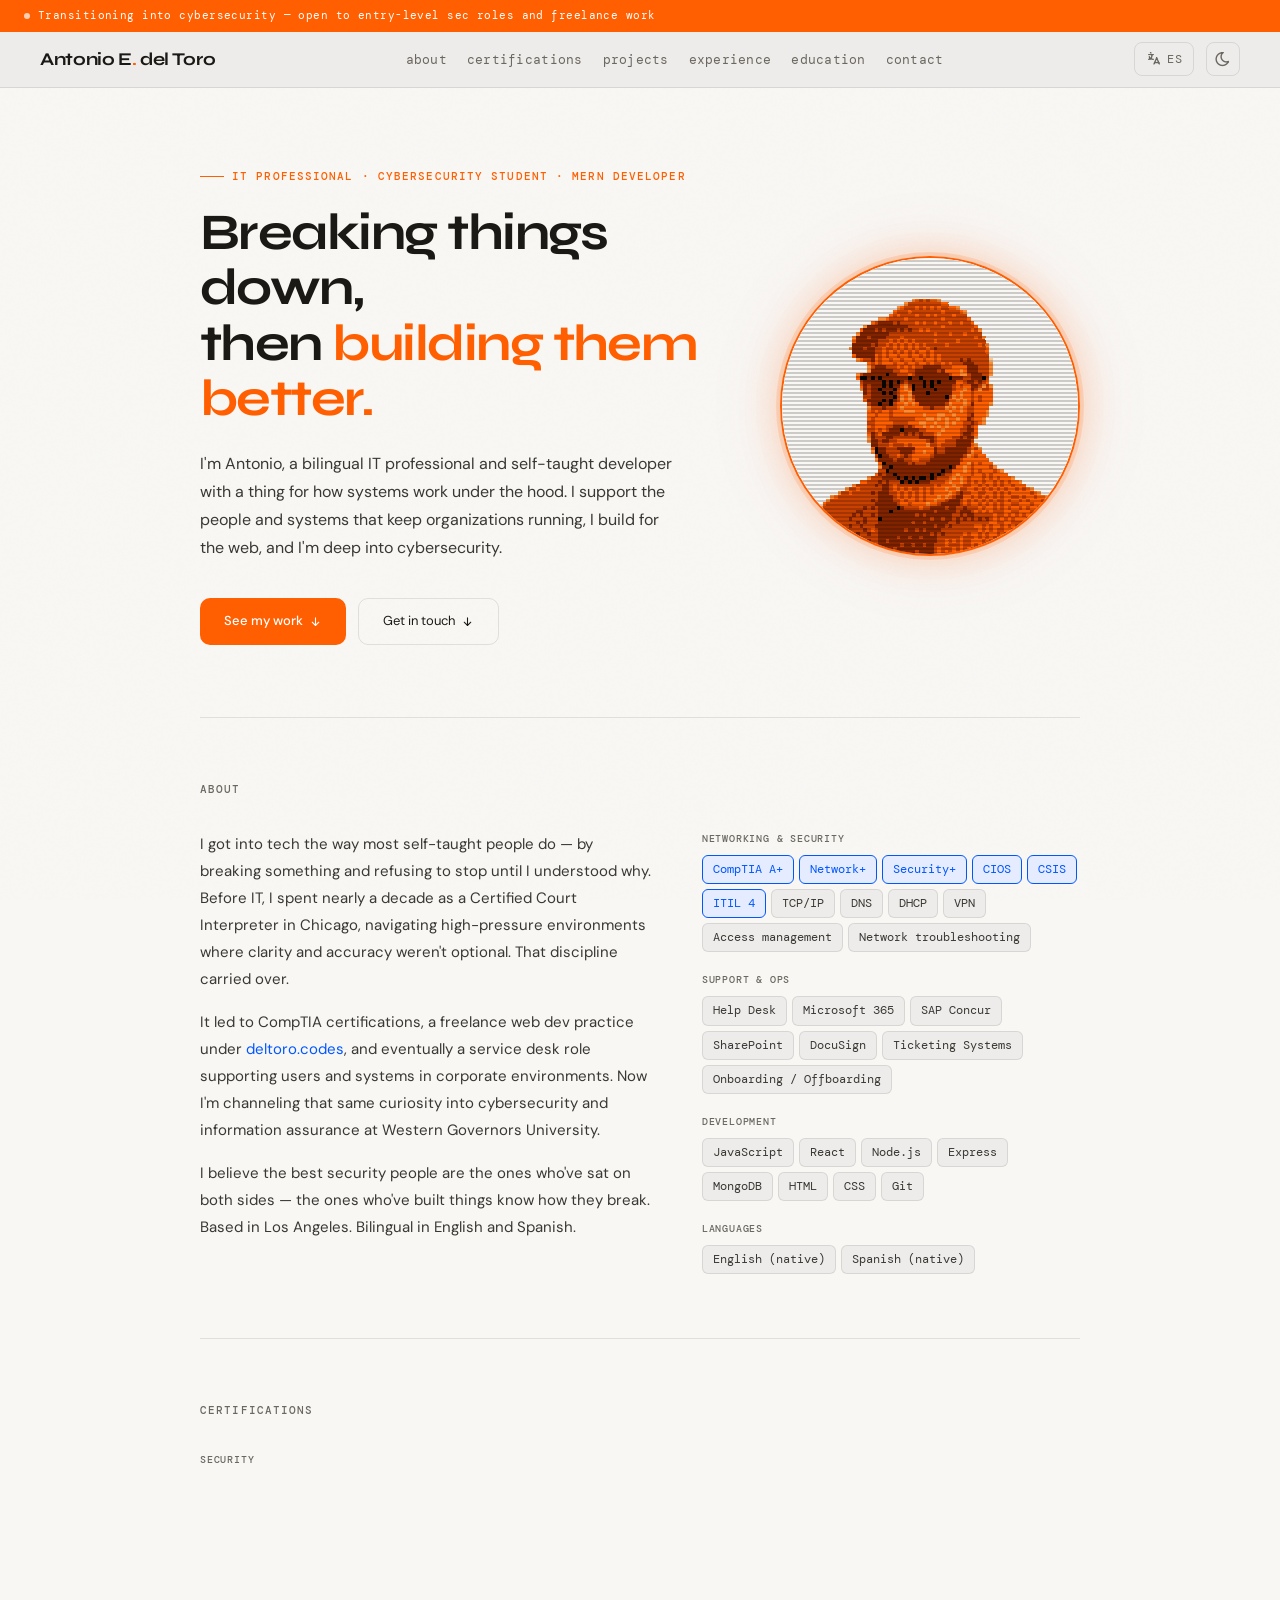
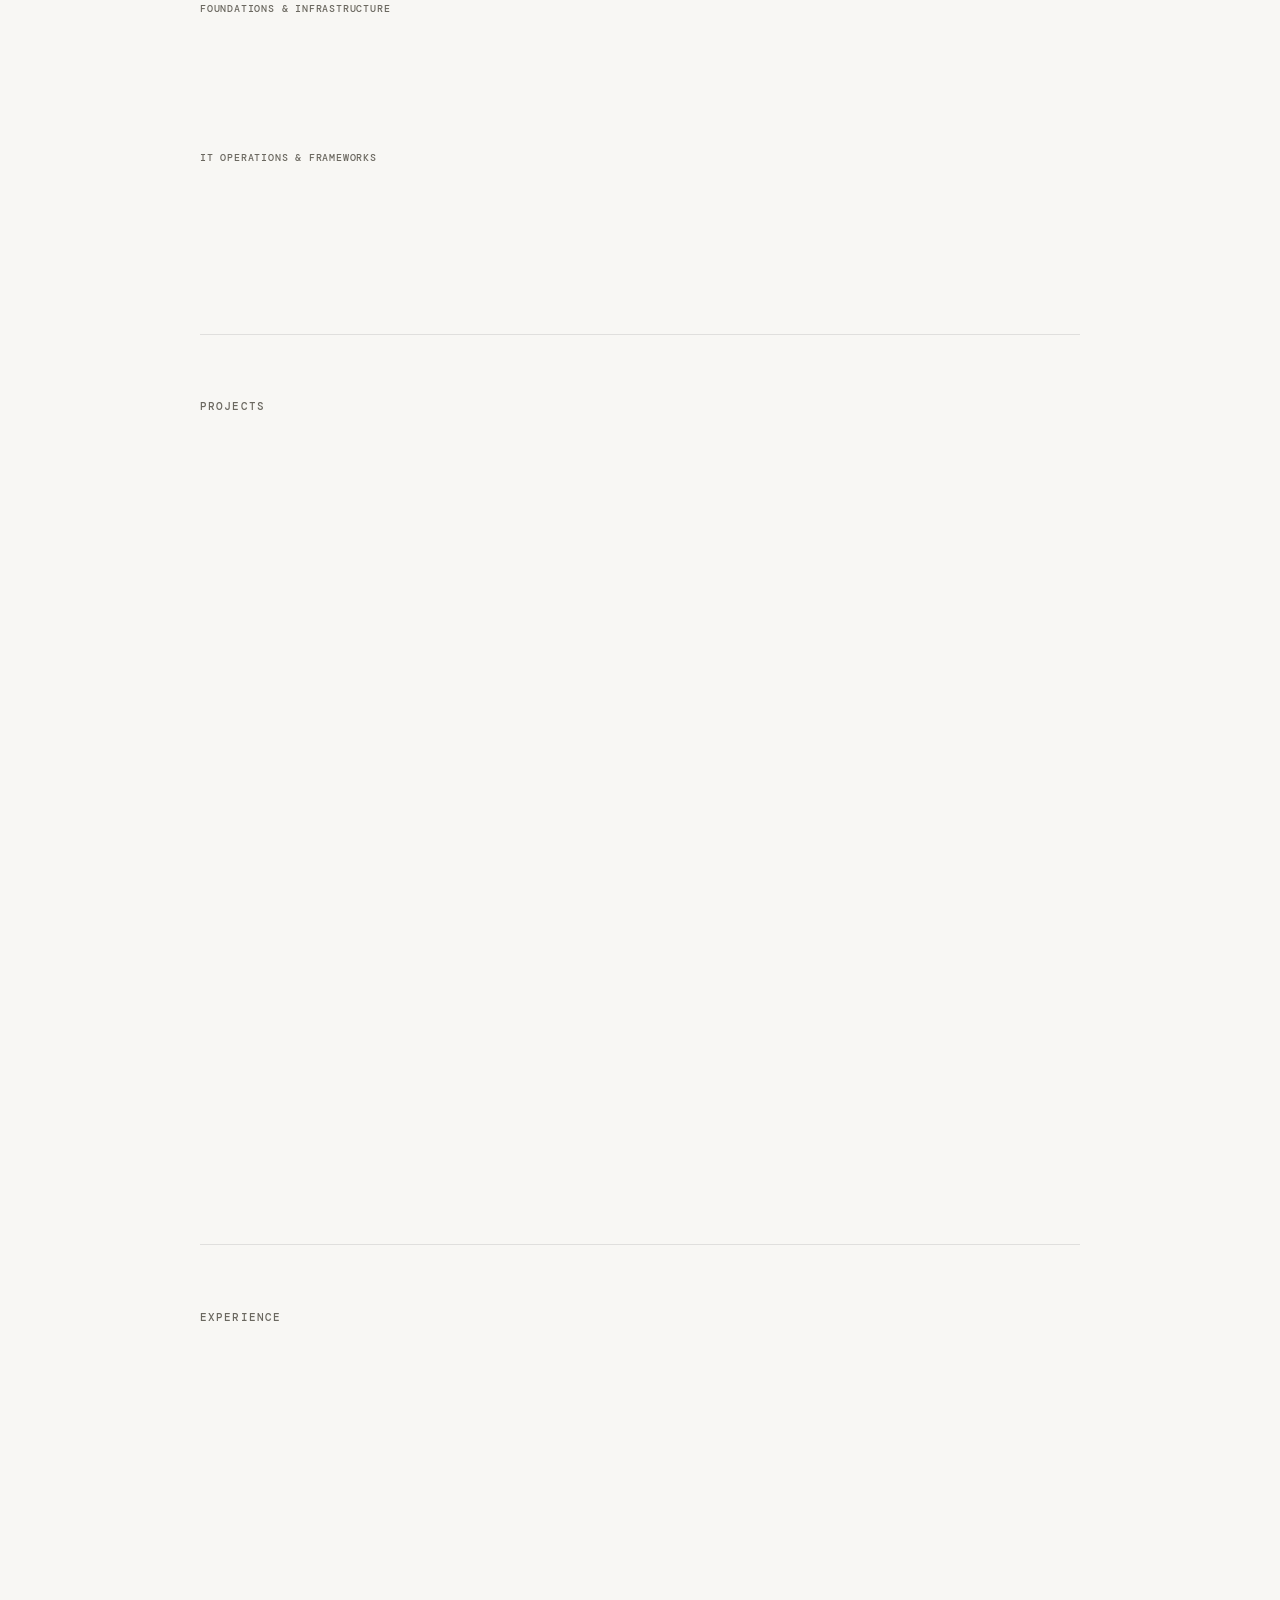
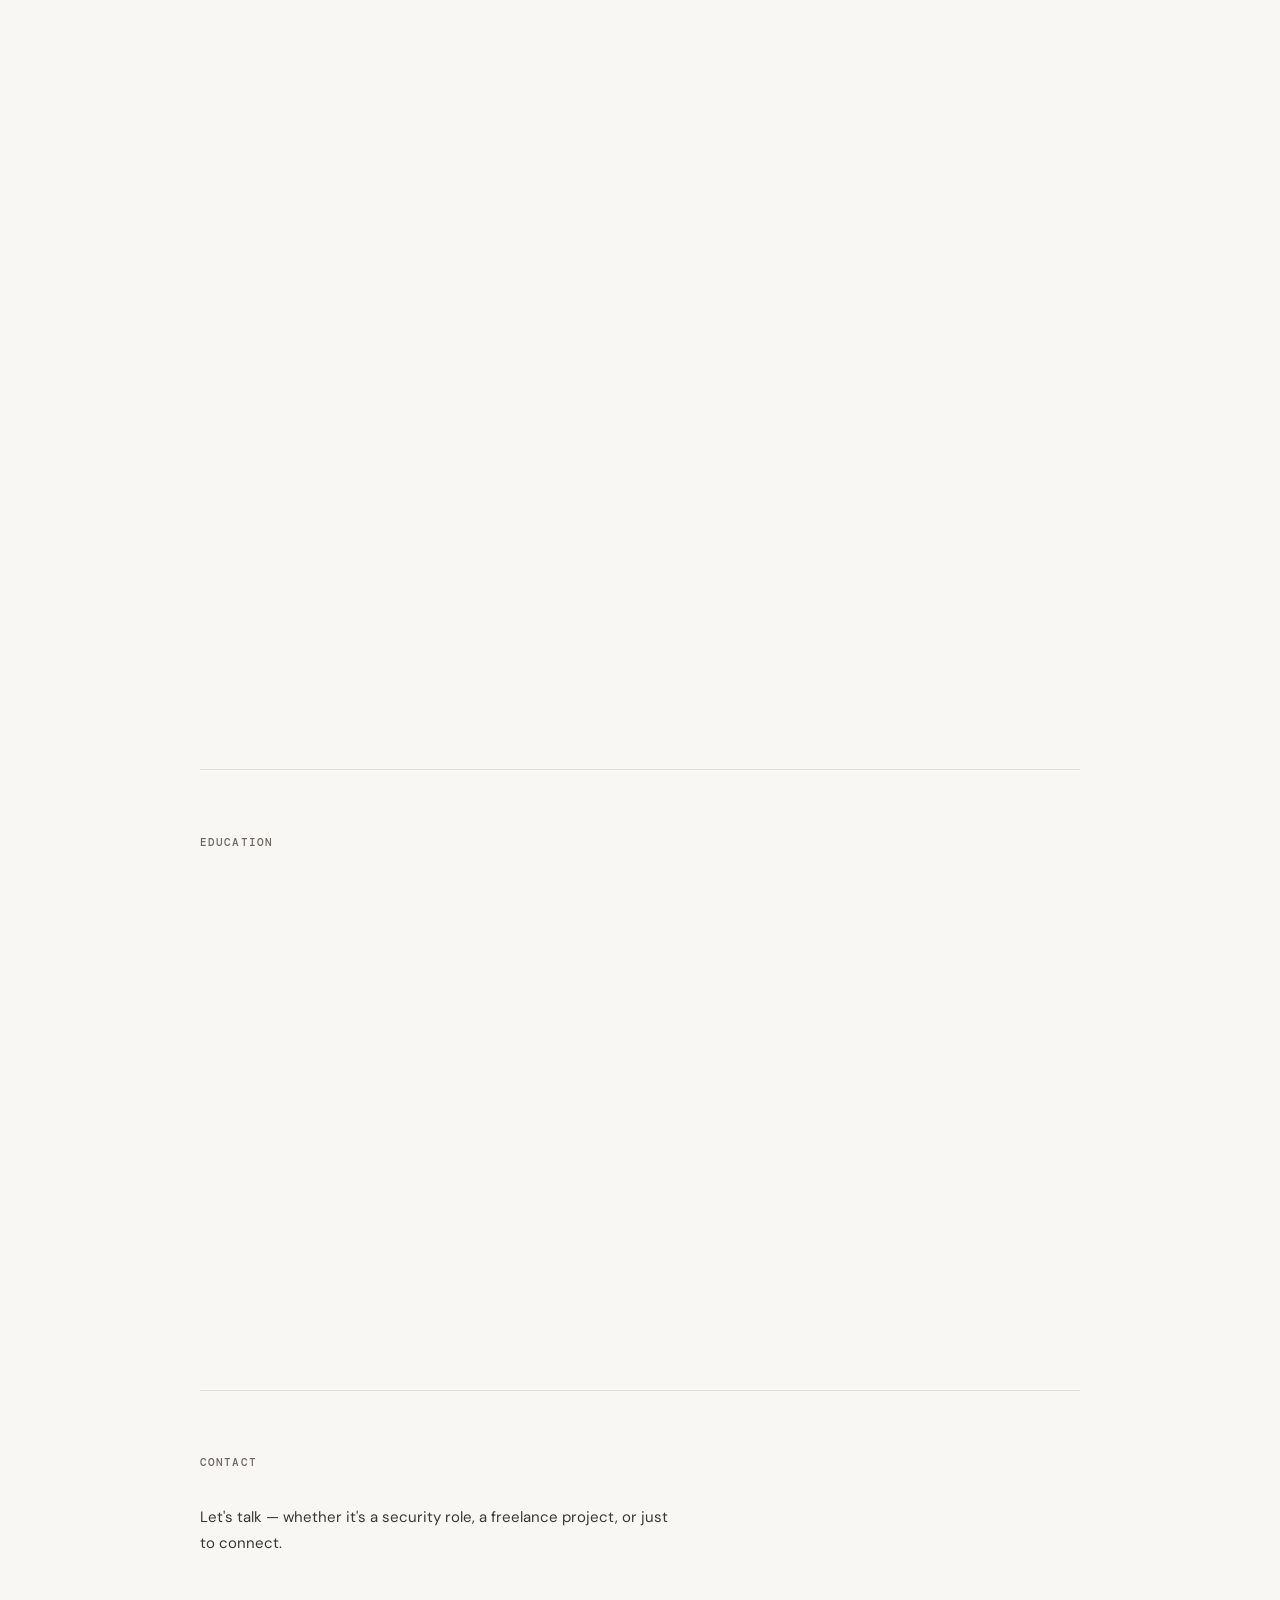
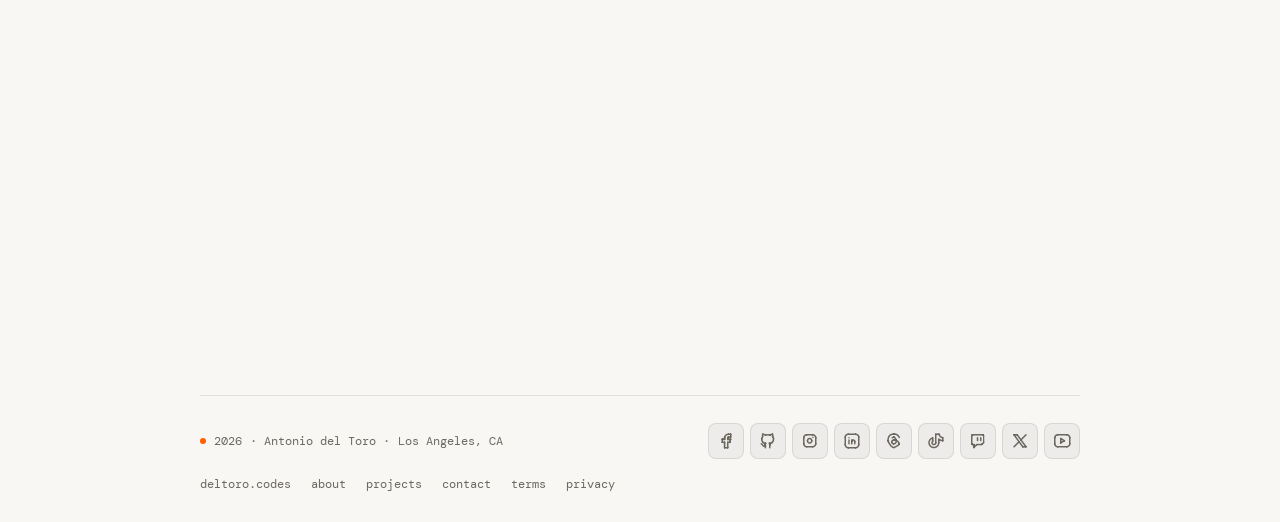
==== index.html @ 8dfa876a "Projects: order cards antonioedeltoro.com, JRB, Judah, Faby, deltoro.codes Co-Authored-By: Claude Op" ====
<!DOCTYPE html>
<html lang="en">
<head>
<meta charset="UTF-8">
<meta name="viewport" content="width=device-width, initial-scale=1.0">

<!-- Security: Content Security Policy (defense-in-depth) + referrer policy -->
<meta http-equiv="Content-Security-Policy" content="default-src 'none'; script-src 'self'; style-src 'self'; font-src 'self'; img-src 'self' data:; manifest-src 'self'; form-action 'self'; base-uri 'none'; object-src 'none'; frame-src 'none'; worker-src 'none'; require-trusted-types-for 'script'; trusted-types 'none'; upgrade-insecure-requests">
<meta name="referrer" content="strict-origin-when-cross-origin">

<title>Antonio E. del Toro — IT Professional & Cybersecurity Student</title>

<!-- Primary Meta -->
<meta name="description" content="Antonio E. del Toro — Bilingual IT professional, cybersecurity student, and self-taught MERN developer based in Los Angeles, CA.">
<meta name="author" content="Antonio E. del Toro">
<meta name="robots" content="index, follow">
<link rel="canonical" href="https://www.antonioedeltoro.com">

<!-- Open Graph (Facebook, LinkedIn) -->
<meta property="og:type" content="website">
<meta property="og:url" content="https://www.antonioedeltoro.com">
<meta property="og:title" content="Antonio E. del Toro — IT Professional & Cybersecurity Student">
<meta property="og:description" content="Bilingual IT professional, cybersecurity student, and self-taught MERN developer based in Los Angeles, CA.">
<meta property="og:image" content="https://www.antonioedeltoro.com/og-image.jpg">
<meta property="og:image:width" content="1200">
<meta property="og:image:height" content="630">
<meta property="og:locale" content="en_US">
<meta property="og:site_name" content="Antonio E. del Toro">

<!-- Twitter Card -->
<meta name="twitter:card" content="summary_large_image">
<meta name="twitter:url" content="https://www.antonioedeltoro.com">
<meta name="twitter:title" content="Antonio E. del Toro — IT Professional & Cybersecurity Student">
<meta name="twitter:description" content="Bilingual IT professional, cybersecurity student, and self-taught MERN developer based in Los Angeles, CA.">
<meta name="twitter:image" content="https://www.antonioedeltoro.com/og-image.jpg">
<meta name="twitter:creator" content="@antonioedeltoro">

<!-- Structured data (Person) -->
<script type="application/ld+json">
{
  "@context": "https://schema.org",
  "@type": "Person",
  "name": "Antonio E. del Toro",
  "url": "https://www.antonioedeltoro.com",
  "image": "https://www.antonioedeltoro.com/og-image.jpg",
  "jobTitle": "IT Professional & Cybersecurity Student",
  "description": "Bilingual IT professional, cybersecurity student, and self-taught MERN developer based in Los Angeles, CA.",
  "address": {
    "@type": "PostalAddress",
    "addressLocality": "Los Angeles",
    "addressRegion": "CA",
    "addressCountry": "US"
  },
  "alumniOf": [
    { "@type": "CollegeOrUniversity", "name": "Western Governors University" },
    { "@type": "CollegeOrUniversity", "name": "Northeastern Illinois University" }
  ],
  "knowsLanguage": ["English", "Spanish"],
  "sameAs": [
    "https://www.linkedin.com/in/antonioedeltoro/",
    "https://github.com/antonioedeltoro",
    "https://www.deltoro.codes",
    "https://www.facebook.com/antonioedeltoro",
    "https://www.instagram.com/antonioedeltoro",
    "https://www.threads.net/@antonioedeltoro",
    "https://www.tiktok.com/@antonioedeltoro",
    "https://www.twitter.com/antonioedeltoro",
    "https://www.youtube.com/@antonioedeltoro"
  ]
}
</script>

<!-- Favicon -->
<link rel="icon" type="image/x-icon" href="[data-uri]">
<link rel="icon" type="image/png" sizes="32x32" href="[data-uri]">
<link rel="apple-touch-icon" sizes="180x180" href="[data-uri]">
<meta name="msapplication-TileColor" content="#FF5F00">

<!-- Theme color (browser UI on mobile) -->
<meta name="theme-color" content="#FF5F00">
<link rel="preload" href="fonts/dm-sans-latin-opsz-normal.woff2" as="font" type="font/woff2" crossorigin>
<link rel="stylesheet" href="fonts.css">

<!-- Shared nav + footer (single source of truth) -->
<link rel="stylesheet" href="chrome.css">
<script defer src="chrome.js"></script>

<!-- Set theme + language before paint to avoid a flash of the wrong state -->
<script src="theme-init.js"></script>

<!-- Fallback: if JavaScript is unavailable, reveal all scroll-animated content -->
<noscript><link rel="stylesheet" href="noscript.css"></noscript>
<link rel="stylesheet" href="site.css">
</head>
<body>

<div class="avail-bar">
  <div class="avail-dot"></div>
  <span><span class="t" data-l="en">Transitioning into cybersecurity — open to entry-level sec roles and freelance work</span><span class="t" data-l="es">En transición hacia la ciberseguridad — abierto a puestos de seguridad de nivel inicial y trabajo freelance</span></span>
</div>

<div id="site-nav"></div>

<main>
  <!-- HERO -->
  <div class="hero">
    <div class="container">
      <div class="hero-inner">
        <div class="hero-text">
          <div class="hero-tag"><span class="t" data-l="en">IT Professional · Cybersecurity Student · MERN Developer</span><span class="t" data-l="es">Profesional de TI · Estudiante de Ciberseguridad · Desarrollador MERN</span></div>
          <h1><span class="t" data-l="en">Breaking things down,<br>then <em>building them better.</em></span><span class="t" data-l="es">Desarmando las cosas,<br>para luego <em>construirlas mejor.</em></span></h1>
          <div class="hero-image-mobile-wrap">
            <div class="hero-image-wrap">
              <img src="[data-uri]" alt="Antonio del Toro — pixel art portrait">
              <div class="scanline"></div>
            </div>
          </div>
          <p class="hero-sub"><span class="t" data-l="en">I'm Antonio, a bilingual IT professional and self-taught developer with a thing for how systems work under the hood. I support the people and systems that keep organizations running, I build for the web, and I'm deep into cybersecurity.</span><span class="t" data-l="es">Soy Antonio, un profesional de TI bilingüe y desarrollador autodidacta al que le fascina cómo funcionan los sistemas por dentro. Doy soporte a las personas y los sistemas que mantienen en marcha a las organizaciones, desarrollo para la web y estoy de lleno en la ciberseguridad.</span></p>
          <div class="hero-actions">
            <a href="#projects" class="btn-primary"><span class="t" data-l="en">See my work <i class="ti ti-arrow-down"></i></span><span class="t" data-l="es">Ver mi trabajo <i class="ti ti-arrow-down"></i></span></a>
            <a href="#contact" class="btn-secondary"><span class="t" data-l="en">Get in touch <i class="ti ti-arrow-down"></i></span><span class="t" data-l="es">Contáctame <i class="ti ti-arrow-down"></i></span></a>
          </div>
        </div>
        <div class="hero-image-desktop-wrap">
          <div class="hero-image-wrap">
            <img src="[data-uri]" alt="Antonio del Toro — pixel art portrait">
            <div class="scanline"></div>
          </div>
        </div>
      </div>
    </div>
  </div>

  <!-- ABOUT -->
  <section id="about">
    <div class="container">
      <div class="section-header">
        <h2 class="section-title"><span class="t" data-l="en">About</span><span class="t" data-l="es">Perfil</span></h2>
      </div>
      <div class="about-grid">
        <div class="about-text fade-in">
          <p><span class="t" data-l="en">I got into tech the way most self-taught people do — by breaking something and refusing to stop until I understood why. Before IT, I spent nearly a decade as a Certified Court Interpreter in Chicago, navigating high-pressure environments where clarity and accuracy weren't optional. That discipline carried over.</span><span class="t" data-l="es">Entré en la tecnología como la mayoría de los autodidactas — rompiendo algo y negándome a parar hasta entender por qué. Antes de TI, pasé casi una década como Intérprete Judicial Certificado en Chicago, desenvolviéndome en entornos de alta presión donde la claridad y la precisión no eran opcionales. Esa disciplina me acompañó.</span></p>
          <p><span class="t" data-l="en">It led to CompTIA certifications, a freelance web dev practice under <a href="https://www.deltoro.codes" target="_blank" rel="noopener">deltoro.codes</a>, and eventually a service desk role supporting users and systems in corporate environments. Now I'm channeling that same curiosity into cybersecurity and information assurance at Western Governors University.</span><span class="t" data-l="es">Me llevó a certificaciones de CompTIA, a una práctica freelance de desarrollo web bajo <a href="https://www.deltoro.codes" target="_blank" rel="noopener">deltoro.codes</a>, y con el tiempo a un puesto en la mesa de servicio dando soporte a usuarios y sistemas en entornos corporativos. Ahora canalizo esa misma curiosidad hacia la ciberseguridad y la seguridad de la información en Western Governors University.</span></p>
          <p><span class="t" data-l="en">I believe the best security people are the ones who've sat on both sides — the ones who've built things know how they break. Based in Los Angeles. Bilingual in English and Spanish.</span><span class="t" data-l="es">Creo que las mejores personas en seguridad son las que han estado en ambos lados — quienes han construido cosas saben cómo se rompen. Radicado en Los Ángeles. Bilingüe en inglés y español.</span></p>
        </div>
        <div class="skills-block fade-in">
          <div>
            <div class="skill-group-label"><span class="t" data-l="en">Networking & Security</span><span class="t" data-l="es">Redes y Seguridad</span></div>
            <div class="skill-tags">
              <span class="skill-tag highlight">CompTIA A+</span>
              <span class="skill-tag highlight">Network+</span>
              <span class="skill-tag highlight">Security+</span>
              <span class="skill-tag highlight">CIOS</span>
              <span class="skill-tag highlight">CSIS</span>
              <span class="skill-tag highlight">ITIL 4</span>
              <span class="skill-tag">TCP/IP</span>
              <span class="skill-tag">DNS</span>
              <span class="skill-tag">DHCP</span>
              <span class="skill-tag">VPN</span>
              <span class="skill-tag"><span class="t" data-l="en">Access management</span><span class="t" data-l="es">Gestión de accesos</span></span>
              <span class="skill-tag"><span class="t" data-l="en">Network troubleshooting</span><span class="t" data-l="es">Resolución de problemas de red</span></span>
            </div>
          </div>
          <div>
            <div class="skill-group-label"><span class="t" data-l="en">Support & Ops</span><span class="t" data-l="es">Soporte y Operaciones</span></div>
            <div class="skill-tags">
              <span class="skill-tag"><span class="t" data-l="en">Help Desk</span><span class="t" data-l="es">Mesa de ayuda</span></span>
              <span class="skill-tag">Microsoft 365</span>
              <span class="skill-tag">SAP Concur</span>
              <span class="skill-tag">SharePoint</span>
              <span class="skill-tag">DocuSign</span>
              <span class="skill-tag"><span class="t" data-l="en">Ticketing Systems</span><span class="t" data-l="es">Sistemas de tickets</span></span>
              <span class="skill-tag"><span class="t" data-l="en">Onboarding / Offboarding</span><span class="t" data-l="es">Alta / Baja de usuarios</span></span>
            </div>
          </div>
          <div>
            <div class="skill-group-label"><span class="t" data-l="en">Development</span><span class="t" data-l="es">Desarrollo</span></div>
            <div class="skill-tags">
              <span class="skill-tag">JavaScript</span>
              <span class="skill-tag">React</span>
              <span class="skill-tag">Node.js</span>
              <span class="skill-tag">Express</span>
              <span class="skill-tag">MongoDB</span>
              <span class="skill-tag">HTML</span>
              <span class="skill-tag">CSS</span>
              <span class="skill-tag">Git</span>
            </div>
          </div>
          <div>
            <div class="skill-group-label"><span class="t" data-l="en">Languages</span><span class="t" data-l="es">Idiomas</span></div>
            <div class="skill-tags">
              <span class="skill-tag"><span class="t" data-l="en">English (native)</span><span class="t" data-l="es">Inglés (nativo)</span></span>
              <span class="skill-tag"><span class="t" data-l="en">Spanish (native)</span><span class="t" data-l="es">Español (nativo)</span></span>
            </div>
          </div>
        </div>
      </div>
    </div>
  </section>

  <!-- CERTIFICATIONS -->
  <section id="certifications">
    <div class="container">
      <div class="section-header">
        <h2 class="section-title"><span class="t" data-l="en">Certifications</span><span class="t" data-l="es">Certificaciones</span></h2>
      </div>
      <div class="cert-groups">

        <div class="cert-group">
          <div class="cert-group-label"><span class="t" data-l="en">Security</span><span class="t" data-l="es">Seguridad</span></div>
          <div class="cert-grid">
            <a href="https://www.credly.com/badges/8c32bfd7-8aa2-49f9-8162-5d65aaf02fa1" target="_blank" rel="noopener" class="cert-card fade-in">
              <img class="cert-badge" src="badges/comptia-security-plus.png" alt="CompTIA Security+ ce badge" width="52" height="52" loading="lazy" decoding="async">
              <div>
                <div class="cert-issuer"><span class="t" data-l="en">CompTIA · Aug 2026</span><span class="t" data-l="es">CompTIA · agosto 2026</span></div>
                <h3 class="cert-name"><span class="t" data-l="en">Security+ ce Certification</span><span class="t" data-l="es">Certificación Security+ ce</span></h3>
              </div>
              <i class="ti ti-arrow-up-right cert-arrow"></i>
            </a>
            <a href="https://www.credly.com/badges/732bc29e-0298-43b3-9133-5312cc5c07c1" target="_blank" rel="noopener" class="cert-card fade-in">
              <img class="cert-badge" src="badges/comptia-csis.png" alt="CompTIA Secure Infrastructure Specialist (CSIS) badge" width="52" height="52" loading="lazy" decoding="async">
              <div>
                <div class="cert-issuer"><span class="t" data-l="en">CompTIA · Aug 2026</span><span class="t" data-l="es">CompTIA · agosto 2026</span></div>
                <h3 class="cert-name"><span class="t" data-l="en">Secure Infrastructure Specialist (CSIS)</span><span class="t" data-l="es">Especialista en Infraestructura Segura (CSIS)</span></h3>
              </div>
              <i class="ti ti-arrow-up-right cert-arrow"></i>
            </a>
          </div>
        </div>

        <div class="cert-group">
          <div class="cert-group-label"><span class="t" data-l="en">Foundations &amp; Infrastructure</span><span class="t" data-l="es">Fundamentos e Infraestructura</span></div>
          <div class="cert-grid">
            <a href="https://www.credly.com/badges/2637667e-971f-40a0-b32e-607f46a8186d" target="_blank" rel="noopener" class="cert-card fade-in">
              <img class="cert-badge" src="badges/comptia-network-plus.png" alt="CompTIA Network+ ce badge" width="52" height="52" loading="lazy" decoding="async">
              <div>
                <div class="cert-issuer"><span class="t" data-l="en">CompTIA · Apr 2026</span><span class="t" data-l="es">CompTIA · abril 2026</span></div>
                <h3 class="cert-name"><span class="t" data-l="en">Network+ ce Certification</span><span class="t" data-l="es">Certificación Network+ ce</span></h3>
              </div>
              <i class="ti ti-arrow-up-right cert-arrow"></i>
            </a>
            <a href="https://www.credly.com/badges/2721edcc-6c1e-4ca9-bbdd-9476483cf563" target="_blank" rel="noopener" class="cert-card fade-in">
              <img class="cert-badge" src="badges/comptia-aplus.png" alt="CompTIA A+ ce badge" width="52" height="52" loading="lazy" decoding="async">
              <div>
                <div class="cert-issuer"><span class="t" data-l="en">CompTIA · Oct 2025</span><span class="t" data-l="es">CompTIA · octubre 2025</span></div>
                <h3 class="cert-name"><span class="t" data-l="en">A+ ce Certification</span><span class="t" data-l="es">Certificación A+ ce</span></h3>
              </div>
              <i class="ti ti-arrow-up-right cert-arrow"></i>
            </a>
          </div>
        </div>

        <div class="cert-group">
          <div class="cert-group-label"><span class="t" data-l="en">IT Operations &amp; Frameworks</span><span class="t" data-l="es">Operaciones y Marcos de TI</span></div>
          <div class="cert-grid">
            <a href="https://www.peoplecert.org/public-profile?ed=XCHu3ZqUTNLIj%2f1TUJZ6u57L8x21PR07" target="_blank" rel="noopener" class="cert-card fade-in">
              <img class="cert-badge" src="badges/itil-4-foundation.png" alt="ITIL 4 Foundation badge" width="52" height="52" loading="lazy" decoding="async">
              <div>
                <div class="cert-issuer"><span class="t" data-l="en">PeopleCert · May 2026</span><span class="t" data-l="es">PeopleCert · mayo 2026</span></div>
                <h3 class="cert-name">ITIL® 4 Foundation</h3>
              </div>
              <i class="ti ti-arrow-up-right cert-arrow"></i>
            </a>
            <a href="https://www.credly.com/badges/82ee51c9-6a50-44db-ac3d-c15856fc0ddb" target="_blank" rel="noopener" class="cert-card fade-in">
              <img class="cert-badge" src="badges/comptia-cios.png" alt="CompTIA IT Operations Specialist (CIOS) badge" width="52" height="52" loading="lazy" decoding="async">
              <div>
                <div class="cert-issuer"><span class="t" data-l="en">CompTIA · Apr 2026</span><span class="t" data-l="es">CompTIA · abril 2026</span></div>
                <h3 class="cert-name"><span class="t" data-l="en">IT Operations Specialist (CIOS)</span><span class="t" data-l="es">Especialista en Operaciones de TI (CIOS)</span></h3>
              </div>
              <i class="ti ti-arrow-up-right cert-arrow"></i>
            </a>
          </div>
        </div>

      </div>
    </div>
  </section>

  <!-- PROJECTS -->
  <section id="projects">
    <div class="container">
      <div class="section-header">
        <h2 class="section-title"><span class="t" data-l="en">Projects</span><span class="t" data-l="es">Proyectos</span></h2>
      </div>
      <div class="project-grid">

            <a href="site-hardening.html" class="project-card fade-in">
              <div class="project-tag"><span class="t" data-l="en">HTML / CSS / JS · Security</span><span class="t" data-l="es">HTML / CSS / JS · Seguridad</span></div>
              <h3 class="project-name">antonioedeltoro.com</h3>
              <div class="project-desc"><span class="t" data-l="en">This site: hand-written HTML, CSS and JavaScript, bilingual, with light and dark themes. Hardened with first-party assets only, a deny-by-default CSP, full security headers, and email and certificate controls in DNS. A+ (140/100) on Mozilla&rsquo;s HTTP Observatory.</span><span class="t" data-l="es">Este sitio: HTML, CSS y JavaScript escritos a mano, bilingüe y con temas claro y oscuro. Protegido con recursos propios únicamente, una CSP que deniega por defecto, encabezados de seguridad completos y controles de correo y certificados en DNS. A+ (140/100) en el HTTP Observatory de Mozilla.</span></div>
              <div class="project-footer">
                <div class="project-stack">
                  <span class="stack-pill">HTML</span>
                  <span class="stack-pill">CSS</span>
                  <span class="stack-pill">CSP</span>
                  <span class="stack-pill">HSTS</span>
                  <span class="stack-pill">DNSSEC</span>
                </div>
                <i class="ti ti-arrow-up-right project-arrow"></i>
              </div>
            </a>

            <a href="jrb-hardening.html" class="project-card fade-in">
              <div class="project-tag"><span class="t" data-l="en">MERN Stack · Client · Security</span><span class="t" data-l="es">MERN Stack · Cliente · Seguridad</span></div>
              <h3 class="project-name">JRB Premier Ride</h3>
              <div class="project-desc"><span class="t" data-l="en">Booking site for a Los Angeles black-car service: instant fare quotes, online booking and Stripe payments. Hardened end to end: PCI DSS SAQ A scope, a deny-by-default CSP with Trusted Types, and API validation and rate limits. A+ (140/100) on Mozilla&rsquo;s HTTP Observatory.</span><span class="t" data-l="es">Sitio de reservas para un servicio de autos ejecutivos en Los Ángeles: cotizaciones instantáneas, reservas en línea y pagos con Stripe. Protegido de principio a fin: alcance PCI DSS SAQ A, una CSP que deniega por defecto con Trusted Types, y validación y límites de solicitudes en la API. A+ (140/100) en el HTTP Observatory de Mozilla.</span></div>
              <div class="project-footer">
                <div class="project-stack">
                  <span class="stack-pill">React</span>
                  <span class="stack-pill">Express</span>
                  <span class="stack-pill">Stripe</span>
                  <span class="stack-pill">PCI DSS</span>
                  <span class="stack-pill">Trusted Types</span>
                </div>
                <i class="ti ti-arrow-up-right project-arrow"></i>
              </div>
            </a>

            <a href="judah-security-hardening.html" class="project-card fade-in">
              <div class="project-tag"><span class="t" data-l="en">MERN Stack · Client · Security</span><span class="t" data-l="es">MERN Stack · Cliente · Seguridad</span></div>
              <h3 class="project-name">Judah Security</h3>
              <div class="project-desc"><span class="t" data-l="en">Lead-generation site for a security guard and firearms training company: quote and course forms, an admin news editor and client reviews. Admin auth moved server-side, the API hardened and Trusted Types enforced. A+ (140/100) on Mozilla&rsquo;s HTTP Observatory.</span><span class="t" data-l="es">Sitio de captación de clientes para una empresa de guardias de seguridad y capacitación en armas de fuego: formularios de cotización y de cursos, un editor de noticias y reseñas de clientes. Autenticación de administrador en el servidor, una API reforzada y Trusted Types aplicado. A+ (140/100) en el HTTP Observatory de Mozilla.</span></div>
              <div class="project-footer">
                <div class="project-stack">
                  <span class="stack-pill">React</span>
                  <span class="stack-pill">Express</span>
                  <span class="stack-pill">MongoDB</span>
                  <span class="stack-pill">Auth</span>
                  <span class="stack-pill">Trusted Types</span>
                </div>
                <i class="ti ti-arrow-up-right project-arrow"></i>
              </div>
            </a>

            <a href="client-site-hardening.html" class="project-card fade-in">
              <div class="project-tag"><span class="t" data-l="en">MERN Stack · Client · Security</span><span class="t" data-l="es">MERN Stack · Cliente · Seguridad</span></div>
              <h3 class="project-name">Faby Services</h3>
              <div class="project-desc"><span class="t" data-l="en">Bilingual site for a tax and insurance office, with appointment requests, news and client reviews. Beyond its A+ headers: DNSSEC, a strict no-mail SPF/DMARC policy, CAA, two-factor on every account, database credentials rotated and network access locked down.</span><span class="t" data-l="es">Sitio bilingüe para una oficina de impuestos y seguros, con solicitudes de cita, noticias y reseñas de clientes. Más allá de sus encabezados A+: DNSSEC, una política SPF/DMARC estricta para un dominio que no envía correo, CAA, autenticación de dos factores en todas las cuentas, credenciales de la base de datos rotadas y acceso de red restringido.</span></div>
              <div class="project-footer">
                <div class="project-stack">
                  <span class="stack-pill">React</span>
                  <span class="stack-pill">Express</span>
                  <span class="stack-pill">MongoDB</span>
                  <span class="stack-pill">MFA</span>
                  <span class="stack-pill">DNSSEC</span>
                </div>
                <i class="ti ti-arrow-up-right project-arrow"></i>
              </div>
            </a>

            <a href="deltoro-codes-hardening.html" class="project-card fade-in">
              <div class="project-tag"><span class="t" data-l="en">React + Vite · Security</span><span class="t" data-l="es">React + Vite · Seguridad</span></div>
              <h3 class="project-name">deltoro.codes</h3>
              <div class="project-desc"><span class="t" data-l="en">My web development business&rsquo;s bilingual site: prerendered React with a contact form, on a domain that sends real email. Hardened with Trusted Types, full security headers, and SPF, DKIM, DMARC, CAA and DNSSEC. A+ (140/100) on Mozilla&rsquo;s HTTP Observatory.</span><span class="t" data-l="es">El sitio bilingüe de mi negocio de desarrollo web: React prerrenderizado con formulario de contacto, en un dominio que envía correo real. Protegido con Trusted Types, encabezados de seguridad completos y SPF, DKIM, DMARC, CAA y DNSSEC. A+ (140/100) en el HTTP Observatory de Mozilla.</span></div>
              <div class="project-footer">
                <div class="project-stack">
                  <span class="stack-pill">React</span>
                  <span class="stack-pill">Vite</span>
                  <span class="stack-pill">Trusted Types</span>
                  <span class="stack-pill">DMARC</span>
                  <span class="stack-pill">DNSSEC</span>
                </div>
                <i class="ti ti-arrow-up-right project-arrow"></i>
              </div>
            </a>

      </div>
    </div>
  </section>

  <!-- EXPERIENCE -->
  <section id="experience">
    <div class="container">
      <div class="section-header">
        <h2 class="section-title"><span class="t" data-l="en">Experience</span><span class="t" data-l="es">Experiencia</span></h2>
      </div>
      <div class="experience-list">
        <div class="exp-item fade-in">
          <div class="exp-date"><span class="t" data-l="en">2024 — Present</span><span class="t" data-l="es">2024 — Presente</span></div>
          <div>
            <h3 class="exp-role"><span class="t" data-l="en">Full-Stack Web Developer</span><span class="t" data-l="es">Desarrollador Web Full-Stack</span></h3>
            <div class="exp-company"><span class="t" data-l="en">deltoro.codes · Remote</span><span class="t" data-l="es">deltoro.codes · Remoto</span></div>
            <ul class="exp-bullets">
              <li><span class="t" data-l="en">Build and maintain full-stack web applications for clients using the MERN stack</span><span class="t" data-l="es">Desarrollo y mantengo aplicaciones web full-stack para clientes usando el stack MERN</span></li>
              <li><span class="t" data-l="en">Troubleshoot website, hosting, and user-related issues across client projects</span><span class="t" data-l="es">Resuelvo problemas de sitios web, hosting y usuarios en los proyectos de clientes</span></li>
              <li><span class="t" data-l="en">Guide clients through system workflows and create documentation to reduce repeat issues</span><span class="t" data-l="es">Guío a los clientes por los flujos de trabajo del sistema y creo documentación para reducir problemas recurrentes</span></li>
              <li><span class="t" data-l="en">Diagnose technical issues independently using documentation and online resources</span><span class="t" data-l="es">Diagnostico problemas técnicos de forma independiente usando documentación y recursos en línea</span></li>
            </ul>
          </div>
        </div>
        <div class="exp-item fade-in">
          <div class="exp-date"><span class="t" data-l="en">May 2026 — Oct 2026</span><span class="t" data-l="es">mayo 2026 — octubre 2026</span></div>
          <div>
            <h3 class="exp-role"><span class="t" data-l="en">Service Desk Analyst</span><span class="t" data-l="es">Analista de Mesa de Servicio</span></h3>
            <div class="exp-company"><span class="t" data-l="en">Thunderhawk Technology Partners · Contract · Glendale, CA · Onsite &rarr; Remote</span><span class="t" data-l="es">Thunderhawk Technology Partners · Contrato · Glendale, CA · Presencial &rarr; Remoto</span></div>
            <ul class="exp-bullets">
              <li><span class="t" data-l="en">Triaged first-line authentication and access issues in an Okta SSO environment for Public Storage, isolating password, MFA, or app-assignment root cause before escalating with documented findings</span><span class="t" data-l="es">Realicé el triage de primer nivel de problemas de autenticación y acceso en un entorno Okta SSO para Public Storage, aislando la causa raíz (contraseña, MFA o asignación de aplicaciones) antes de escalar con hallazgos documentados</span></li>
              <li><span class="t" data-l="en">Verified user identity against policy before credential and MFA resets to harden the service desk against social engineering, and remediated endpoints via Tanium across a distributed environment</span><span class="t" data-l="es">Verifiqué la identidad del usuario según la política antes de restablecer credenciales y MFA para reforzar la mesa de servicio contra la ingeniería social, y remedié endpoints con Tanium en un entorno distribuido</span></li>
              <li><span class="t" data-l="en">Owned end-to-end site readiness for 18 locations in phase one of a 1,000-site acquisition integration, coordinating network, workstation, and PCI DSS-scoped payment hardware installs</span><span class="t" data-l="es">Gestioné de principio a fin la preparación de 18 ubicaciones en la primera fase de una integración de 1,000 sitios adquiridos, coordinando la instalación de hardware de red, estaciones de trabajo y pagos en un entorno de alcance PCI DSS</span></li>
              <li><span class="t" data-l="en">Coordinated access point installs across 150 properties in phase two of the integration</span><span class="t" data-l="es">Coordiné la instalación de puntos de acceso en 150 propiedades durante la segunda fase de la integración</span></li>
              <li><span class="t" data-l="en">Managed ServiceNow incident and service-request queues under ITIL-aligned processes, supporting Cisco Meraki and VMware VeloCloud SD-WAN across distributed retail sites</span><span class="t" data-l="es">Administré las colas de incidentes y solicitudes de servicio en ServiceNow bajo procesos alineados con ITIL, dando soporte a Cisco Meraki y VMware VeloCloud SD-WAN en sitios minoristas distribuidos</span></li>
            </ul>
          </div>
        </div>
        <div class="exp-item fade-in">
          <div class="exp-date">2022 — 2023</div>
          <div>
            <h3 class="exp-role"><span class="t" data-l="en">Executive Administrative Assistant to the CEO</span><span class="t" data-l="es">Asistente Administrativo Ejecutivo del CEO</span></h3>
            <div class="exp-company"><span class="t" data-l="en">FUJIFILM Business Innovation Corp. · Hanover Park, IL · Hybrid &rarr; Remote</span><span class="t" data-l="es">FUJIFILM Business Innovation Corp. · Hanover Park, IL · Híbrido &rarr; Remoto</span></div>
            <ul class="exp-bullets">
              <li><span class="t" data-l="en">Coordinated onboarding/offboarding and system access with IT and HR</span><span class="t" data-l="es">Coordiné altas y bajas de personal y accesos a sistemas junto con TI y Recursos Humanos</span></li>
              <li><span class="t" data-l="en">Troubleshot SAP Concur access and user issues in a high-volume corporate environment</span><span class="t" data-l="es">Resolví problemas de acceso y de usuarios en SAP Concur en un entorno corporativo de alto volumen</span></li>
              <li><span class="t" data-l="en">Supported SharePoint, DocuSign, and internal tools across the organization</span><span class="t" data-l="es">Di soporte a SharePoint, DocuSign y herramientas internas en toda la organización</span></li>
              <li><span class="t" data-l="en">Resolved user access and reporting discrepancies in expense management systems</span><span class="t" data-l="es">Resolví discrepancias de acceso de usuarios y de reportes en sistemas de gestión de gastos</span></li>
            </ul>
          </div>
        </div>
        <div class="exp-item fade-in">
          <div class="exp-date">2013 — 2022</div>
          <div>
            <h3 class="exp-role"><span class="t" data-l="en">Certified Court Interpreter</span><span class="t" data-l="es">Intérprete Judicial Certificado</span></h3>
            <div class="exp-company"><span class="t" data-l="en">Cook County Office of the Chief Judge · Chicago, IL · Onsite &rarr; Hybrid</span><span class="t" data-l="es">Cook County Office of the Chief Judge · Chicago, IL · Presencial &rarr; Híbrido</span></div>
            <ul class="exp-bullets">
              <li><span class="t" data-l="en">Provided precise English/Spanish interpretation across criminal, civil, and family court proceedings</span><span class="t" data-l="es">Proporcioné interpretación precisa inglés/español en procedimientos judiciales penales, civiles y de familia</span></li>
              <li><span class="t" data-l="en">Maintained strict confidentiality, impartiality, and accuracy in high-pressure legal environments</span><span class="t" data-l="es">Mantuve estricta confidencialidad, imparcialidad y precisión en entornos legales de alta presión</span></li>
              <li><span class="t" data-l="en">Facilitated clear communication between Spanish-speaking individuals and the judicial system</span><span class="t" data-l="es">Facilité la comunicación clara entre personas hispanohablantes y el sistema judicial</span></li>
              <li><span class="t" data-l="en">Illinois Supreme Court Certified · <a href="https://publicapps.illinoiscourts.gov/apex/f?p=303:18:::::P18_IDINTERPRETER,P18_READMODE:183,1" target="_blank" rel="noopener" class="credential-link">Credential #1190</a> · occasional assignments accepted</span><span class="t" data-l="es">Certificado por la Corte Suprema de Illinois · <a href="https://publicapps.illinoiscourts.gov/apex/f?p=303:18:::::P18_IDINTERPRETER,P18_READMODE:183,1" target="_blank" rel="noopener" class="credential-link">Credencial n.º 1190</a> · acepto asignaciones ocasionales</span></li>
            </ul>
          </div>
        </div>
      </div>
    </div>
  </section>

  <!-- EDUCATION -->
  <section id="education">
    <div class="container">
      <div class="section-header">
        <h2 class="section-title"><span class="t" data-l="en">Education</span><span class="t" data-l="es">Educación</span></h2>
      </div>
      <div class="education-list">
        <div class="edu-item fade-in">
          <div class="edu-date"><span class="t" data-l="en">2025 — 2027 (expected)</span><span class="t" data-l="es">2025 — 2027 (previsto)</span></div>
          <div>
            <h3 class="edu-degree"><span class="t" data-l="en">BS, Cybersecurity & Information Assurance</span><span class="t" data-l="es">Lic. en Ciberseguridad y Seguridad de la Información</span></h3>
            <div class="edu-school">Western Governors University</div>
          </div>
        </div>
        <div class="edu-item fade-in">
          <div class="edu-date">2018 — 2022</div>
          <div>
            <h3 class="edu-degree"><span class="t" data-l="en">MA, Latin American Literature & Culture</span><span class="t" data-l="es">Maestría en Literatura y Cultura Latinoamericana</span></h3>
            <div class="edu-school">Northeastern Illinois University</div>
          </div>
        </div>
        <div class="edu-item fade-in">
          <div class="edu-date">2014 — 2017</div>
          <div>
            <h3 class="edu-degree"><span class="t" data-l="en">BA, Spanish Language & Literature</span><span class="t" data-l="es">Lic. en Lengua y Literatura Española</span></h3>
            <div class="edu-school">Northeastern Illinois University</div>
          </div>
        </div>
        <div class="edu-item fade-in">
          <div class="edu-date">2011 — 2012</div>
          <div>
            <h3 class="edu-degree"><span class="t" data-l="en">Certificate, Legal Interpreting</span><span class="t" data-l="es">Certificado en Interpretación Legal</span></h3>
            <div class="edu-school">Waubonsee Community College</div>
          </div>
        </div>
        <div class="edu-item fade-in">
          <div class="edu-date">2005 — 2006</div>
          <div>
            <h3 class="edu-degree"><span class="t" data-l="en">Certificate, Web Design & Multimedia</span><span class="t" data-l="es">Certificado en Diseño Web y Multimedia</span></h3>
            <div class="edu-school">Waubonsee Community College</div>
          </div>
        </div>
      </div>
    </div>
  </section>

  <!-- CONTACT -->
  <section id="contact">
    <div class="container">
      <div class="section-header">
        <h2 class="section-title"><span class="t" data-l="en">Contact</span><span class="t" data-l="es">Contacto</span></h2>
      </div>
      <p class="contact-intro"><span class="t" data-l="en">Let's talk — whether it's a security role, a freelance project, or just to connect.</span><span class="t" data-l="es">Hablemos — ya sea sobre un puesto en seguridad, un proyecto freelance o simplemente para conectar.</span></p>
      <div class="contact-form-wrap">
        <form class="contact-form fade-in">
          <div class="form-row">
            <div class="field">
              <label for="name"><span class="t" data-l="en">Name</span><span class="t" data-l="es">Nombre</span></label>
              <input type="text" id="name" placeholder="Your name" data-es-ph="Tu nombre" maxlength="100" autocomplete="name" required>
            </div>
            <div class="field">
              <label for="email"><span class="t" data-l="en">Email</span><span class="t" data-l="es">Correo</span></label>
              <input type="email" id="email" placeholder="your@email.com" data-es-ph="tu@correo.com" maxlength="254" autocomplete="email" required>
            </div>
          </div>
          <div class="field">
            <label for="subject"><span class="t" data-l="en">Subject</span><span class="t" data-l="es">Asunto</span></label>
            <input type="text" id="subject" placeholder="What's this about?" data-es-ph="¿De qué se trata?" maxlength="150" required>
          </div>
          <div class="field">
            <label for="message"><span class="t" data-l="en">Message</span><span class="t" data-l="es">Mensaje</span></label>
            <textarea id="message" placeholder="Tell me what you're working on..." data-es-ph="Cuéntame en qué estás trabajando..." maxlength="2000" required></textarea>
          </div>
          <button type="submit" class="form-submit">
            <span class="t" data-l="en">Submit message <i class="ti ti-send"></i></span><span class="t" data-l="es">Enviar mensaje <i class="ti ti-send"></i></span>
          </button>
        </form>
      </div>
    </div>
  </section>
</main>

<div id="site-footer"></div>

<script src="main.js"></script>

</body>
</html>
---- fonts.css ----
/* ============================================================
   Self-hosted fonts — no third-party requests.
   Syne, DM Sans, DM Mono: SIL Open Font License 1.1 (via Fontsource)
   Tabler Icons 3.46.0: MIT — subset to only the glyphs this site uses.
   Adding a new ti-* icon? Re-run the subset (see fonts/README.md).
   ============================================================ */
@font-face{font-family:'Syne';font-style:normal;font-weight:400;font-display:swap;src:url(fonts/syne-latin-400-normal.woff2) format('woff2')}
@font-face{font-family:'Syne';font-style:normal;font-weight:500;font-display:swap;src:url(fonts/syne-latin-500-normal.woff2) format('woff2')}
@font-face{font-family:'Syne';font-style:normal;font-weight:600;font-display:swap;src:url(fonts/syne-latin-600-normal.woff2) format('woff2')}
@font-face{font-family:'Syne';font-style:normal;font-weight:700;font-display:swap;src:url(fonts/syne-latin-700-normal.woff2) format('woff2')}
@font-face{font-family:'DM Mono';font-style:normal;font-weight:300;font-display:swap;src:url(fonts/dm-mono-latin-300-normal.woff2) format('woff2')}
@font-face{font-family:'DM Mono';font-style:normal;font-weight:400;font-display:swap;src:url(fonts/dm-mono-latin-400-normal.woff2) format('woff2')}
@font-face{font-family:'DM Mono';font-style:normal;font-weight:500;font-display:swap;src:url(fonts/dm-mono-latin-500-normal.woff2) format('woff2')}
@font-face{font-family:'DM Sans';font-style:normal;font-weight:100 1000;font-display:swap;src:url(fonts/dm-sans-latin-opsz-normal.woff2) format('woff2-variations'),url(fonts/dm-sans-latin-opsz-normal.woff2) format('woff2')}
@font-face{font-family:"tabler-icons";font-style:normal;font-weight:400;font-display:block;src:url(fonts/tabler-icons-subset.woff2) format("woff2")}
.ti{font-family:"tabler-icons" !important;speak:none;font-style:normal;font-weight:normal;font-variant:normal;text-transform:none;line-height:1;-webkit-font-smoothing:antialiased;-moz-osx-font-smoothing:grayscale}
.ti-arrow-down:before{content:"\ea16"}
.ti-arrow-up-right:before{content:"\ea24"}
.ti-brand-facebook:before{content:"\ec1a"}
.ti-brand-github:before{content:"\ec1c"}
.ti-brand-instagram:before{content:"\ec20"}
.ti-brand-linkedin:before{content:"\ec8c"}
.ti-brand-threads:before{content:"\fb02"}
.ti-brand-tiktok:before{content:"\ec73"}
.ti-brand-twitch:before{content:"\ed05"}
.ti-brand-x:before{content:"\fc0f"}
.ti-brand-youtube:before{content:"\ec90"}
.ti-language:before{content:"\ebbe"}
.ti-menu-2:before{content:"\ec42"}
.ti-moon:before{content:"\eaf8"}
.ti-send:before{content:"\eb1e"}
.ti-sun:before{content:"\eb30"}
.ti-x:before{content:"\eb55"}
---- chrome.css ----
/* ============================================================
   Shared site chrome — navigation bar + footer.
   Single source of truth loaded by every page (index, terms, privacy).
   Depends on each page defining the color tokens (--bg, --text, etc.)
   and loading the Tabler icon font.
   ============================================================ */

/* Language visibility — only ever hide the inactive language */
html:not(.lang-es) [data-l="es"] { display: none; }
html.lang-es [data-l="en"] { display: none; }
/* Inline translation pairs: the active one is layout-transparent, so the
   parent (flex buttons, headings) lays out exactly as with a single language */
.t { display: contents; }

/* Reserve nav height before chrome.js injects, to avoid layout shift */
#site-nav { display: block; min-height: 56px; }

/* ── NAV ── */
nav {
  position: sticky;
  top: 0;
  z-index: 100;
  background: var(--bg2);
  border-bottom: 0.5px solid var(--border);
  padding: 0 40px;
  height: 56px;
  display: flex;
  align-items: center;
  justify-content: space-between;
  backdrop-filter: blur(12px);
  -webkit-backdrop-filter: blur(12px);
  transition: background 0.3s;
}
.nav-logo {
  font-family: var(--font-display);
  font-size: 18px;
  font-weight: 700;
  color: var(--text);
  text-decoration: none;
  letter-spacing: -0.02em;
}
.nav-logo span { color: var(--orange); }
.nav-links {
  display: flex;
  gap: 20px;
  align-items: center;
  list-style: none;
}
.nav-links a {
  font-size: 13px;
  color: var(--text3);
  text-decoration: none;
  font-family: var(--font-mono);
  letter-spacing: 0.02em;
  transition: color 0.2s, transform 0.1s;
  display: inline-block;
}
.nav-links a:hover { color: var(--text); }
.nav-links a.active { color: var(--orange); }
.nav-right { display: flex; align-items: center; gap: 12px; }
.mode-btn {
  background: none;
  border: 0.5px solid var(--border);
  border-radius: 8px;
  width: 34px; height: 34px;
  display: flex; align-items: center; justify-content: center;
  cursor: pointer;
  color: var(--text3);
  font-size: 17px;
  transition: color 0.2s, border-color 0.2s, transform 0.1s;
}
.mode-btn:hover { color: var(--text); border-color: var(--text3); }
.lang-btn {
  background: none;
  border: 0.5px solid var(--border);
  border-radius: 8px;
  height: 34px;
  padding: 0 11px;
  display: flex; align-items: center; gap: 5px;
  cursor: pointer;
  color: var(--text3);
  font-family: var(--font-mono);
  font-size: 12px;
  letter-spacing: 0.03em;
  transition: color 0.2s, border-color 0.2s, transform 0.1s;
}
.lang-btn:hover { color: var(--text); border-color: var(--text3); }
.lang-btn i { font-size: 16px; }
.hamburger {
  display: none;
  background: none;
  border: 0.5px solid var(--border);
  border-radius: 8px;
  width: 34px; height: 34px;
  align-items: center; justify-content: center;
  cursor: pointer;
  color: var(--text3);
  font-size: 20px;
  transition: color 0.2s;
}
.hamburger:hover { color: var(--text); }
.nav-links a:active { transform: scale(0.92); }
.mode-btn:active, .lang-btn:active, .hamburger:active { transform: scale(0.88); }

/* ── MOBILE MENU ── */
.mobile-menu {
  display: none;
  position: fixed;
  top: 56px;
  left: 0;
  right: 0;
  z-index: 99;
  max-height: calc(100vh - 56px);
  overflow-y: auto;
  flex-direction: column;
  background: var(--bg2);
  border-bottom: 0.5px solid var(--border);
  padding: 8px 20px 16px;
}
.mobile-menu.open { display: flex; }
.mobile-menu a {
  font-family: var(--font-mono);
  font-size: 14px;
  color: var(--text3);
  text-decoration: none;
  padding: 12px 0;
  border-bottom: 0.5px solid var(--border);
  transition: color 0.2s;
}
.mobile-menu a:last-child { border-bottom: none; }
.mobile-menu a:hover, .mobile-menu a.active { color: var(--orange); }

/* ── FOOTER ── */
.site-footer { position: relative; }
/* Top divider only where the page has no section dividers of its own (added by chrome.js) */
.site-footer.has-top-divider::before {
  content: "";
  position: absolute;
  top: 0; left: 0; right: 0;
  margin: 0 auto;
  width: calc(100% - 80px);
  max-width: 880px;
  height: 0.5px;
  background: var(--border);
}
.site-footer-inner {
  max-width: 960px;
  margin: 0 auto;
  padding: 28px 40px;
  display: flex;
  align-items: center;
  justify-content: space-between;
  flex-wrap: wrap;
  gap: 16px;
}
.footer-copy {
  font-family: var(--font-mono);
  font-size: 12px;
  color: var(--text3);
  display: flex; align-items: center; gap: 8px;
}
.footer-dot { display: inline-block; width: 6px; height: 6px; border-radius: 50%; background: var(--orange); }
.footer-social { display: flex; align-items: center; gap: 6px; }
.social-icon {
  width: 36px; height: 36px;
  border-radius: 8px;
  background: var(--bg2);
  border: 0.5px solid var(--border);
  display: flex; align-items: center; justify-content: center;
  color: var(--text3);
  font-size: 18px;
  text-decoration: none;
  transition: color 0.2s, border-color 0.2s, background 0.2s, transform 0.1s;
}
.social-icon:hover { color: var(--text); border-color: var(--text3); }
.social-icon:active { transform: scale(0.88); background: var(--bg3); }
.footer-links { display: flex; gap: 20px; flex-wrap: wrap; }
.footer-links a {
  font-family: var(--font-mono);
  font-size: 12px;
  color: var(--text3);
  text-decoration: none;
  transition: color 0.2s;
}
.footer-links a:hover { color: var(--text); }

/* ── RESPONSIVE ── */
@media (max-width: 720px) {
  nav { padding: 0 20px; }
  .nav-links { display: none; }
  .hamburger { display: flex; }
  .site-footer-inner { flex-direction: column; text-align: center; padding: 28px 20px; }
  .site-footer-inner > div { justify-content: center; }
  .footer-social { flex-wrap: wrap; }
}
---- noscript.css ----
/* Loaded only when JavaScript is unavailable: reveal scroll-animated content */
.fade-in { opacity: 1 !important; transform: none !important; }
---- site.css ----
*, *::before, *::after { box-sizing: border-box; margin: 0; padding: 0; }

  :root {
    --bg:       #F8F7F4;
    --bg2:      #EEECEA;
    --bg3:      #D8D5D1;
    --text:     #1A1916;
    --text2:    #3A3834;
    --text3:    #6B6860;
    --orange:   #FF5F00;
    --orange-l: #FF7A29;
    --orange-d: #CC4C00;
    --blue:     #0057FF;
    --blue-d:   #0040CC;
    --blue-t:   #E5ECFF;
    --border:   rgba(26,25,22,0.1);
    --font-display: 'Syne', sans-serif;
    --font-body:    'DM Sans', sans-serif;
    --font-mono:    'DM Mono', monospace;
  }

  html.dark {
    --bg:       #1A1916;
    --bg2:      #242220;
    --bg3:      #3A3834;
    --text:     #F0EEE9;
    --text2:    #C8C5C0;
    --text3:    #6B6860;
    --orange:   #FF5F00;
    --orange-l: #FF7A29;
    --orange-d: #CC4C00;
    --blue:     #4D85FF;
    --blue-d:   #3A6FE0;
    --blue-t:   #0F1F3D;
    --border:   rgba(240,238,233,0.08);
  }

  html { scroll-behavior: smooth; }

  body {
    background: var(--bg);
    color: var(--text);
    font-family: var(--font-body);
    font-size: 15px;
    line-height: 1.6;
    transition: background 0.3s, color 0.3s;
    min-height: 100vh;
  }

  /* ── NOISE TEXTURE ── */
  body::before {
    content: '';
    position: fixed;
    inset: 0;
    background-image: url("data:image/svg+xml,%3Csvg viewBox='0 0 256 256' xmlns='http://www.w3.org/2000/svg'%3E%3Cfilter id='noise'%3E%3CfeTurbulence type='fractalNoise' baseFrequency='0.9' numOctaves='4' stitchTiles='stitch'/%3E%3C/filter%3E%3Crect width='100%25' height='100%25' filter='url(%23noise)' opacity='0.03'/%3E%3C/svg%3E");
    pointer-events: none;
    z-index: 0;
    opacity: 0.4;
  }

  /* ── AVAILABILITY BAR ── */
  .avail-bar {
    background: var(--orange);
    padding: 7px 24px;
    display: flex;
    align-items: center;
    gap: 8px;
    position: relative;
    z-index: 10;
  }
  .avail-bar span {
    font-family: var(--font-mono);
    font-size: 11px;
    color: #fff;
    letter-spacing: 0.04em;
  }
  .avail-dot {
    width: 6px; height: 6px;
    border-radius: 50%;
    background: rgba(255,255,255,0.7);
    animation: pulse 2s ease-in-out infinite;
  }
  @keyframes pulse {
    0%,100% { opacity: 1; } 50% { opacity: 0.3; }
  }

  /* ── LAYOUT ── */
  .container { max-width: 960px; margin: 0 auto; padding: 0 40px; position: relative; z-index: 1; }

  /* ── HERO ── */
  .hero {
    padding: 80px 0 72px;
    position: relative;
  }
  .hero-inner {
    display: grid;
    grid-template-columns: 1fr auto;
    gap: 64px;
    align-items: center;
  }
  .hero-tag {
    font-family: var(--font-mono);
    font-size: 11px;
    font-weight: 500;
    letter-spacing: 0.1em;
    text-transform: uppercase;
    color: var(--orange);
    margin-bottom: 20px;
    display: flex;
    align-items: center;
    gap: 8px;
  }
  .hero-tag::before {
    content: '';
    display: inline-block;
    width: 24px; height: 1.5px;
    background: var(--orange);
  }
  .hero h1 {
    font-family: var(--font-display);
    font-size: clamp(32px, 4vw, 52px);
    font-weight: 700;
    line-height: 1.08;
    letter-spacing: -0.03em;
    color: var(--text);
    margin-bottom: 24px;
  }
  .hero h1 em {
    color: var(--orange);
    font-style: normal;
  }
  .hero-sub {
    font-size: 16px;
    color: var(--text2);
    max-width: 480px;
    line-height: 1.75;
    margin-bottom: 36px;
  }
  .hero-actions { display: flex; gap: 12px; flex-wrap: wrap; }

  /* ── PIXEL IMAGE ── */
  .hero-image-wrap {
    position: relative;
    width: 300px;
    height: 300px;
    flex-shrink: 0;
    border-radius: 50%;
    overflow: hidden;
    border: 2px solid var(--orange);
    box-shadow: 0 0 0 4px rgba(255,95,0,0.15), 0 0 40px rgba(255,95,0,0.25), 0 0 80px rgba(255,95,0,0.1);
  }
  .hero-image-wrap img {
    width: 100%;
    height: 100%;
    object-fit: cover;
    display: block;
    image-rendering: pixelated;
  }
  /* static scanline grid */
  .hero-image-wrap::after {
    content: '';
    position: absolute;
    inset: 0;
    background: repeating-linear-gradient(
      to bottom,
      transparent 0px,
      transparent 2px,
      rgba(0,0,0,0.18) 2px,
      rgba(0,0,0,0.18) 4px
    );
    pointer-events: none;
    z-index: 2;
    border-radius: 50%;
  }
  /* moving scanline sweep — stronger */
  .scanline {
    position: absolute;
    top: -60%;
    left: 0;
    width: 100%;
    height: 60%;
    background: linear-gradient(
      to bottom,
      transparent 0%,
      rgba(255, 95, 0, 0.08) 20%,
      rgba(255, 95, 0, 0.28) 45%,
      rgba(255, 255, 255, 0.08) 50%,
      rgba(255, 95, 0, 0.28) 55%,
      rgba(255, 95, 0, 0.08) 80%,
      transparent 100%
    );
    animation: scanline-sweep 2.2s linear infinite;
    pointer-events: none;
    z-index: 3;
  }
  @keyframes scanline-sweep {
    0%   { top: -60%; }
    100% { top: 100%; }
  }

  /* mobile image slot — hidden on desktop */
  .hero-image-mobile-wrap { display: none; }
  .hero-image-mobile-wrap .hero-image-wrap {
    width: 220px; height: 220px;
    margin: 24px auto;
  }

  @media (max-width: 860px) {
    .hero-inner {
      display: flex;
      flex-direction: column;
      gap: 0;
    }
    .hero-image-desktop-wrap { display: none; }
    .hero-image-mobile-wrap { display: block; }
    .hero-image-mobile-wrap .hero-image-wrap { width: 180px; height: 180px; margin: 20px auto; }
    .hero { padding: 48px 0 40px; }
    .hero-text { width: 100%; }
    .hero-sub { max-width: 100%; }
    section { padding: 40px 0; }
    .section-header { margin-bottom: 20px; }
  }

  @media (max-width: 600px) {
    .hero-text { text-align: center; }
    .hero-tag { justify-content: center; }
    .hero-tag::before { display: none; }
    .hero-actions { justify-content: center; }
  }
  .btn-primary {
    background: var(--orange);
    color: #fff;
    border: none;
    border-radius: 10px;
    padding: 12px 24px;
    font-size: 13px;
    font-weight: 500;
    font-family: var(--font-body);
    cursor: pointer;
    text-decoration: none;
    display: inline-flex; align-items: center; gap: 6px;
    transition: background 0.2s, transform 0.15s;
  }
  .btn-primary:hover { background: var(--orange-d); transform: translateY(-1px); }
  .btn-secondary {
    background: none;
    color: var(--text);
    border: 0.5px solid var(--border);
    border-radius: 10px;
    padding: 12px 24px;
    font-size: 13px;
    font-family: var(--font-body);
    cursor: pointer;
    text-decoration: none;
    display: inline-flex; align-items: center; gap: 6px;
    transition: background 0.2s, border-color 0.2s, transform 0.15s;
  }
  .btn-secondary:hover { background: var(--bg2); transform: translateY(-1px); }

  /* ── SECTIONS ── */
  section {
    padding: 64px 0;
    position: relative;
  }
  /* Section dividers — centered and limited to the content column width */
  section::after,
  .hero::after {
    content: "";
    position: absolute;
    left: 0;
    right: 0;
    bottom: 0;
    margin: 0 auto;
    width: calc(100% - 80px);
    max-width: 880px;
    height: 0.5px;
    background: var(--border);
  }
  .section-header {
    display: flex;
    align-items: baseline;
    justify-content: space-between;
    margin-bottom: 32px;
  }
  .section-title {
    font-family: var(--font-mono);
    font-size: 11px;
    font-weight: 500;
    letter-spacing: 0.1em;
    text-transform: uppercase;
    color: var(--text3);
  }
  .section-link {
    font-size: 12px;
    color: var(--blue);
    text-decoration: none;
    font-family: var(--font-mono);
    transition: color 0.2s;
  }
  .section-link:hover { color: var(--blue-d); }

  /* ── PROJECTS ── */
  .project-grid {
    display: grid;
    grid-template-columns: 1fr;
    gap: 12px;
  }
  @media (min-width: 640px) {
    .project-grid { grid-template-columns: repeat(2, 1fr); }
  }
  .project-card {
    background: var(--bg2);
    border: 0.5px solid var(--border);
    border-radius: 12px;
    padding: 20px;
    text-decoration: none;
    display: flex;
    flex-direction: column;
    transition: border-color 0.2s, transform 0.2s, box-shadow 0.2s;
    cursor: pointer;
    flex: 0 0 300px;
    min-width: 0;
  }
  .project-card:hover {
    border-color: var(--orange);
    transform: translateY(-2px);
    box-shadow: 0 8px 32px rgba(255,95,0,0.08);
  }
  .project-tag {
    font-family: var(--font-mono);
    font-size: 10px;
    font-weight: 500;
    color: var(--orange);
    text-transform: uppercase;
    letter-spacing: 0.08em;
    margin-bottom: 10px;
  }
  .project-name {
    font-family: var(--font-display);
    font-size: 17px;
    font-weight: 600;
    color: var(--text);
    margin-bottom: 8px;
    letter-spacing: -0.01em;
  }
  .project-desc {
    font-size: 13px;
    color: var(--text3);
    line-height: 1.6;
    flex: 1;
    margin-bottom: 16px;
  }
  .project-footer {
    display: flex;
    align-items: center;
    justify-content: space-between;
  }
  .project-stack { display: flex; gap: 4px; flex-wrap: wrap; }
  .stack-pill {
    font-family: var(--font-mono);
    font-size: 10px;
    background: var(--bg3);
    color: var(--text2);
    padding: 2px 7px;
    border-radius: 4px;
  }
  .project-arrow { color: var(--blue); font-size: 16px; }

  /* ── ABOUT ── */
  .about-grid {
    display: grid;
    grid-template-columns: 1.2fr 1fr;
    gap: 48px;
    align-items: start;
  }
  .about-text {
    font-size: 15px;
    color: var(--text2);
    line-height: 1.8;
  }
  .about-text p + p { margin-top: 16px; }
  .about-text a {
    color: var(--blue);
    text-decoration: none;
  }
  .about-text a:hover { text-decoration: underline; }
  .skills-block { display: flex; flex-direction: column; gap: 20px; }
  .skill-group-label {
    font-family: var(--font-mono);
    font-size: 10px;
    font-weight: 500;
    text-transform: uppercase;
    letter-spacing: 0.08em;
    color: var(--text3);
    margin-bottom: 8px;
  }
  .skill-tags { display: flex; flex-wrap: wrap; gap: 5px; }
  .skill-tag {
    font-size: 12px;
    background: var(--bg2);
    border: 0.5px solid var(--border);
    color: var(--text2);
    padding: 4px 10px;
    border-radius: 6px;
    font-family: var(--font-mono);
  }
  .skill-tag.highlight {
    background: var(--blue-t);
    border-color: var(--blue);
    color: var(--blue);
  }

  /* ── CERTIFICATIONS ── */
  .cert-card {
    background: var(--bg2);
    border: 0.5px solid var(--border);
    border-radius: 12px;
    padding: 20px;
    text-decoration: none;
    display: flex;
    align-items: center;
    gap: 14px;
    transition: border-color 0.2s, transform 0.15s;
    min-width: 0;
  }
  .cert-card:hover { border-color: var(--orange); transform: translateY(-2px); }
  .cert-card:active { transform: scale(0.97) !important; }
  .cert-groups { display: flex; flex-direction: column; gap: 28px; }
  .cert-group-label {
    font-family: var(--font-mono);
    font-size: 10px;
    font-weight: 500;
    text-transform: uppercase;
    letter-spacing: 0.08em;
    color: var(--text3);
    margin-bottom: 10px;
  }
  .cert-grid {
    display: grid;
    grid-template-columns: repeat(auto-fill, minmax(280px, 1fr));
    gap: 12px;
  }
  .cert-badge {
    width: 52px; height: 52px;
    flex-shrink: 0;
    object-fit: contain;
    transition: filter 0.25s ease, opacity 0.25s ease;
  }
  /* Grayscale at rest, full official color on hover/focus — gated to hover-capable devices so touch always shows full color */
  @media (hover: hover) {
    .cert-badge { filter: grayscale(1); opacity: 0.9; }
    .cert-card:hover .cert-badge,
    .cert-card:focus-visible .cert-badge { filter: grayscale(0); opacity: 1; }
  }
  .cert-issuer {
    font-family: var(--font-mono);
    font-size: 10px;
    color: var(--text3);
    text-transform: uppercase;
    letter-spacing: 0.06em;
    margin-bottom: 3px;
  }
  .cert-name {
    font-size: 13px;
    font-weight: 500;
    color: var(--text);
    line-height: 1.3;
  }
  .cert-arrow { margin-left: auto; color: var(--blue); font-size: 14px; flex-shrink: 0; }

  /* ── EXPERIENCE ── */
  .experience-list { display: flex; flex-direction: column; gap: 0; }
  .exp-item {
    display: grid;
    grid-template-columns: 120px 1fr;
    gap: 24px;
    padding: 24px 0;
    border-bottom: 0.5px solid var(--border);
  }
  .exp-item:last-child { border-bottom: none; }
  .exp-date {
    font-family: var(--font-mono);
    font-size: 11px;
    color: var(--text3);
    padding-top: 3px;
    line-height: 1.5;
  }
  .exp-role {
    font-family: var(--font-display);
    font-size: 16px;
    font-weight: 600;
    color: var(--text);
    margin-bottom: 3px;
    letter-spacing: -0.01em;
  }
  .exp-company {
    font-size: 13px;
    color: var(--orange);
    font-family: var(--font-mono);
    margin-bottom: 10px;
  }
  .exp-bullets { list-style: none; display: flex; flex-direction: column; gap: 6px; }
  .exp-bullets li {
    font-size: 13px;
    color: var(--text2);
    line-height: 1.6;
    padding-left: 14px;
    position: relative;
  }
  .exp-bullets li::before {
    content: '—';
    position: absolute;
    left: 0;
    color: var(--orange);
    font-size: 11px;
  }

  /* ── EDUCATION ── */
  .education-list { display: flex; flex-direction: column; gap: 0; }
  .edu-item {
    display: grid;
    grid-template-columns: 120px 1fr;
    gap: 24px;
    padding: 20px 0;
    border-bottom: 0.5px solid var(--border);
  }
  .edu-item:last-child { border-bottom: none; }
  .edu-date {
    font-family: var(--font-mono);
    font-size: 11px;
    color: var(--text3);
    padding-top: 3px;
  }
  .edu-degree {
    font-family: var(--font-display);
    font-size: 15px;
    font-weight: 600;
    color: var(--text);
    margin-bottom: 3px;
    letter-spacing: -0.01em;
  }
  .edu-school {
    font-size: 13px;
    color: var(--text3);
    font-family: var(--font-mono);
  }

  /* ── CONTACT ── */
  .contact-form-wrap { max-width: 600px; }

  /* ── CONTACT FORM ── */
  .contact-form { display: flex; flex-direction: column; gap: 12px; }
  .form-row { display: grid; grid-template-columns: 1fr 1fr; gap: 12px; }
  .field { display: flex; flex-direction: column; gap: 6px; }
  .field label {
    font-family: var(--font-mono);
    font-size: 10px;
    font-weight: 500;
    text-transform: uppercase;
    letter-spacing: 0.08em;
    color: var(--text3);
  }
  .field input, .field textarea {
    background: var(--bg2);
    border: 0.5px solid var(--border);
    border-radius: 8px;
    padding: 10px 14px;
    font-size: 14px;
    font-family: var(--font-body);
    color: var(--text);
    outline: none;
    transition: border-color 0.2s;
    resize: none;
  }
  .field input::placeholder, .field textarea::placeholder { color: var(--text3); }
  .field input:focus, .field textarea:focus { border-color: var(--orange); }
  .field textarea { min-height: 120px; }
  .form-submit {
    background: var(--orange);
    color: #fff;
    border: none;
    border-radius: 10px;
    padding: 12px 24px;
    font-size: 13px;
    font-weight: 500;
    font-family: var(--font-body);
    cursor: pointer;
    display: inline-flex; align-items: center; gap: 8px;
    align-self: flex-start;
    transition: background 0.2s, transform 0.15s;
  }
  .form-submit:hover { background: var(--orange-d); transform: translateY(-1px); }

  /* ── TACTILE FEEDBACK ── */
  .btn-primary:active { transform: translateY(1px) scale(0.97) !important; box-shadow: none !important; }
  .btn-secondary:active { transform: translateY(1px) scale(0.97) !important; box-shadow: none !important; }
  .project-card:active { transform: translateY(0px) scale(0.98) !important; box-shadow: none !important; }
  .fade-in {
    opacity: 0;
    transform: translateY(16px);
    transition: opacity 0.5s ease, transform 0.5s ease;
  }
  .fade-in.visible { opacity: 1; transform: none; }

  /* Respect users who prefer reduced motion — show everything, skip animations */
  @media (prefers-reduced-motion: reduce) {
    *, *::before, *::after {
      animation-duration: 0.01ms !important;
      animation-iteration-count: 1 !important;
      transition-duration: 0.01ms !important;
      scroll-behavior: auto !important;
    }
    .fade-in { opacity: 1 !important; transform: none !important; }
  }

  @media (max-width: 720px) {
    .container { padding: 0 20px; }
    section::after, .hero::after { width: calc(100% - 40px); }
    .hero { padding: 48px 0 40px; }
    .about-grid { grid-template-columns: 1fr; gap: 32px; }
    .form-row { grid-template-columns: 1fr; }
    .exp-item, .edu-item { grid-template-columns: 1fr; gap: 6px; }
    .exp-date, .edu-date { font-size: 10px; }
  }

  /* moved from inline style attributes */
  .credential-link { color: var(--blue); text-decoration: none; }
  .contact-intro { font-size: 15px; color: var(--text2); margin-bottom: 32px; max-width: 480px; line-height: 1.75; }
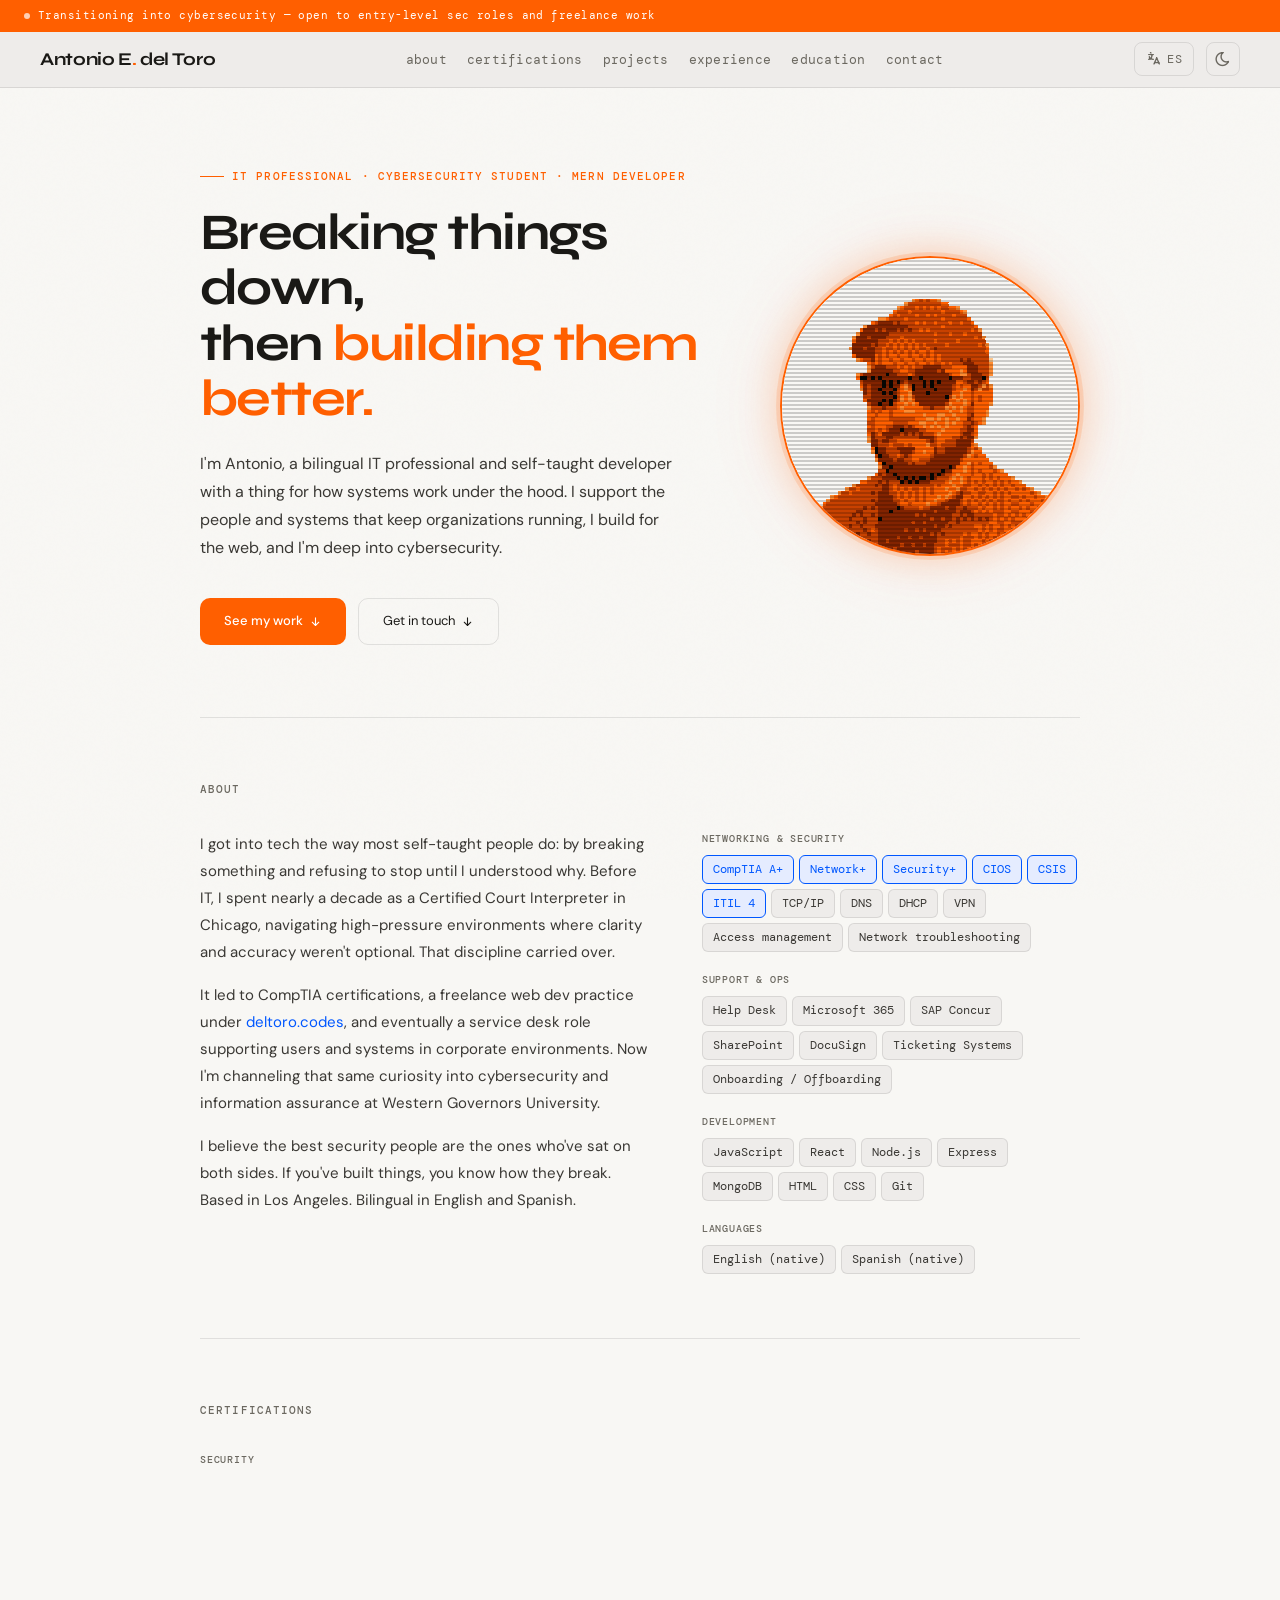
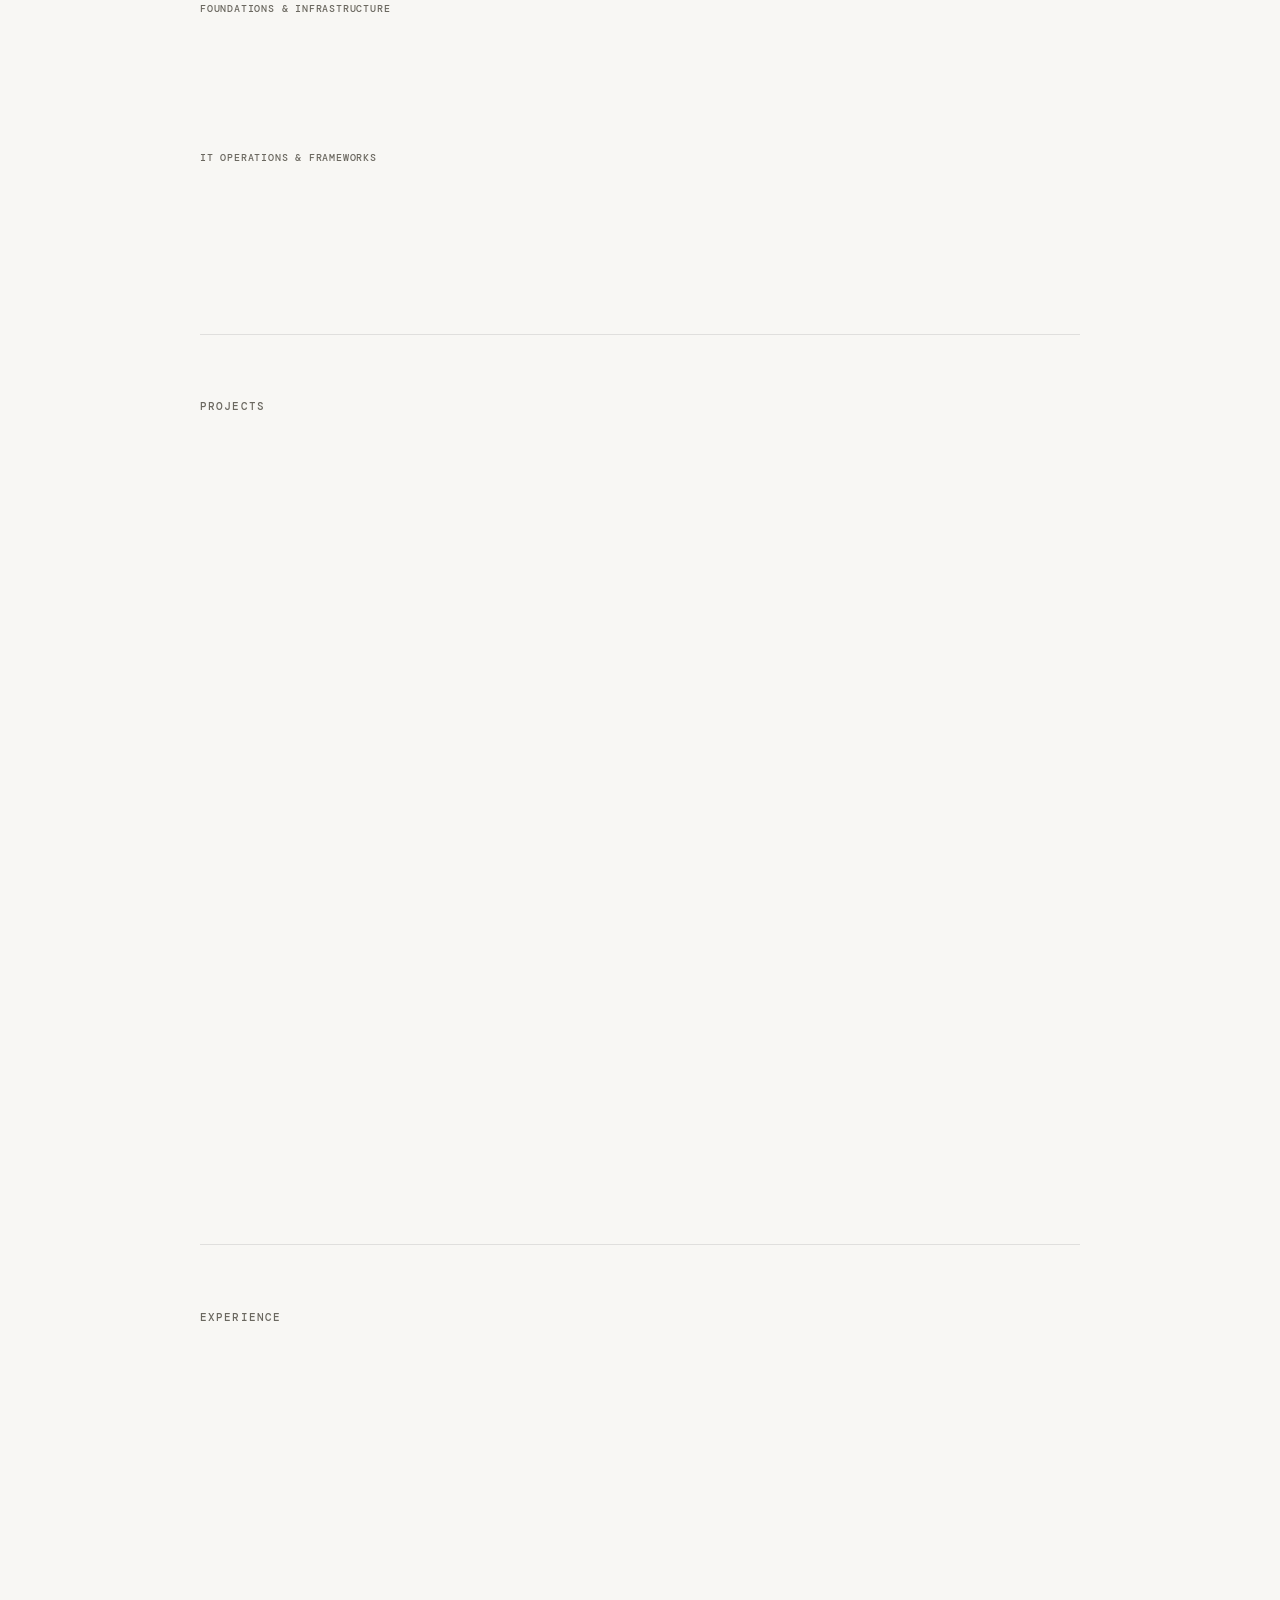
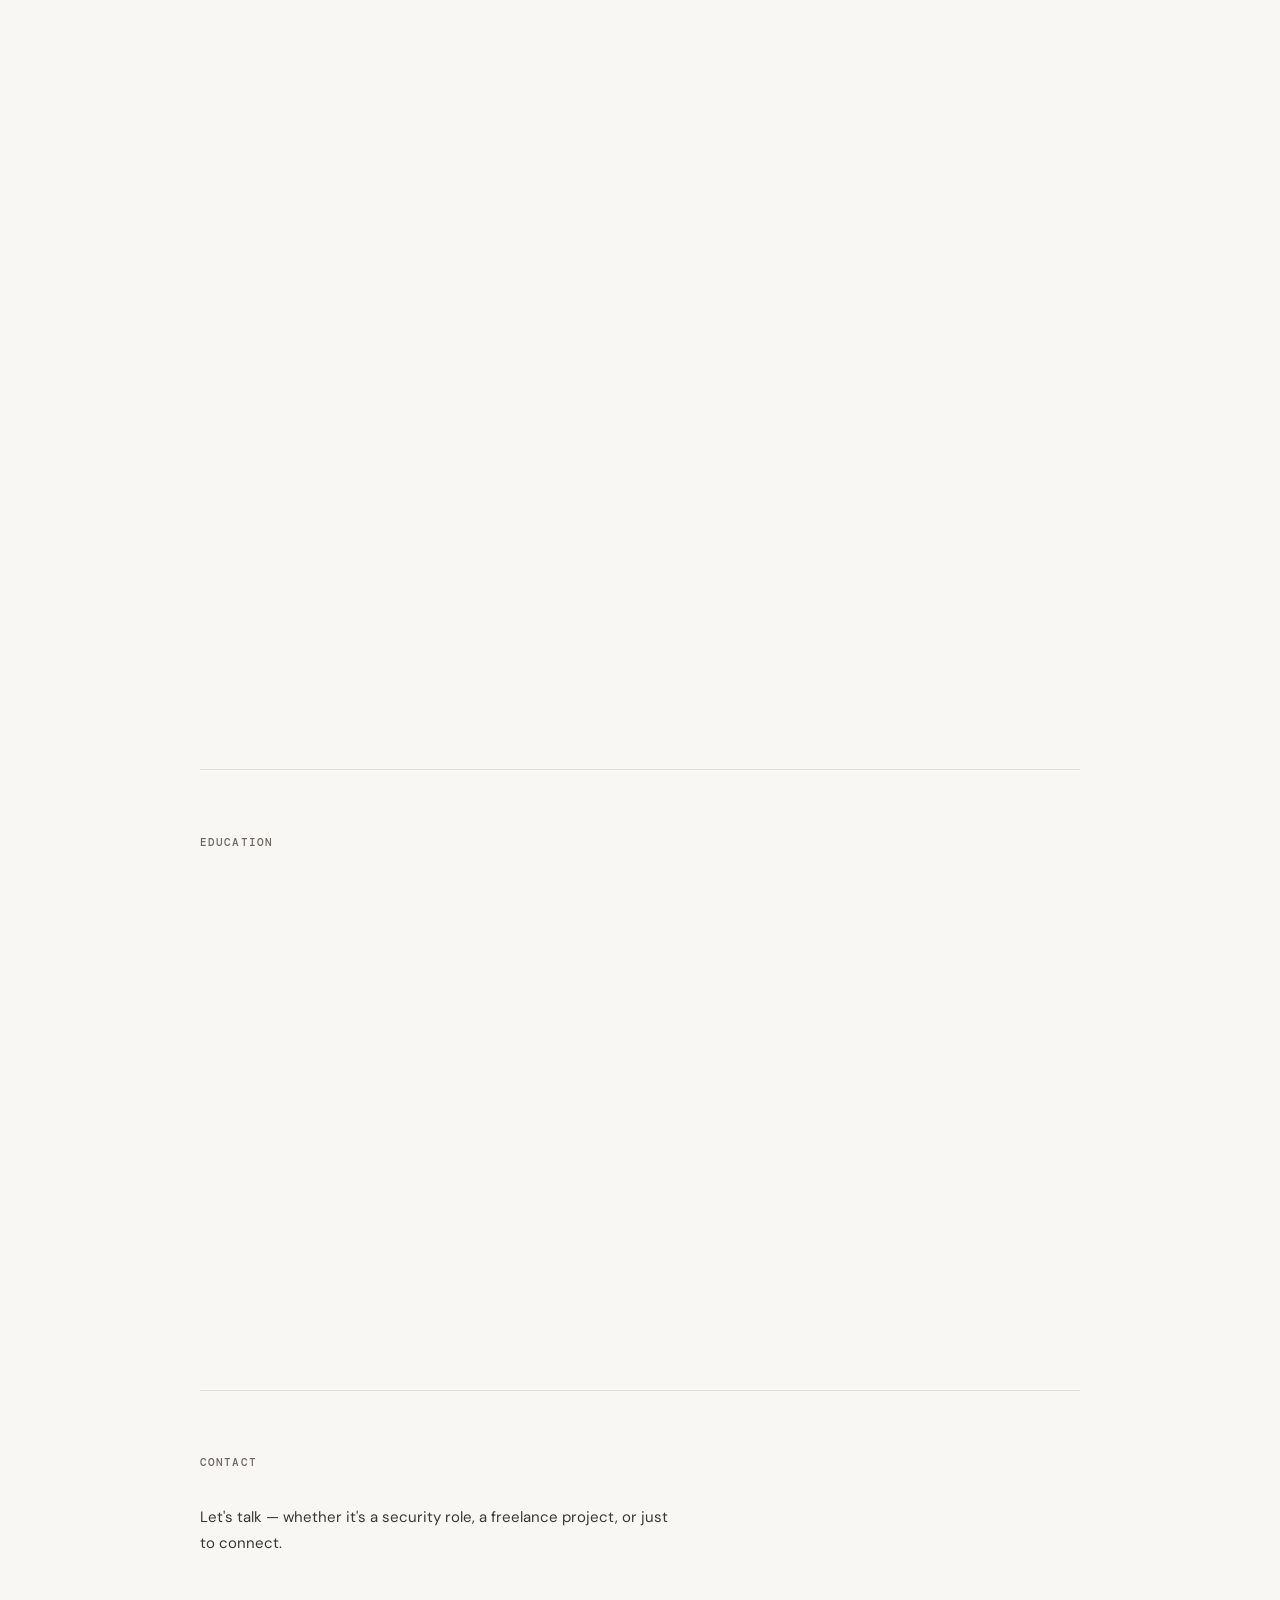
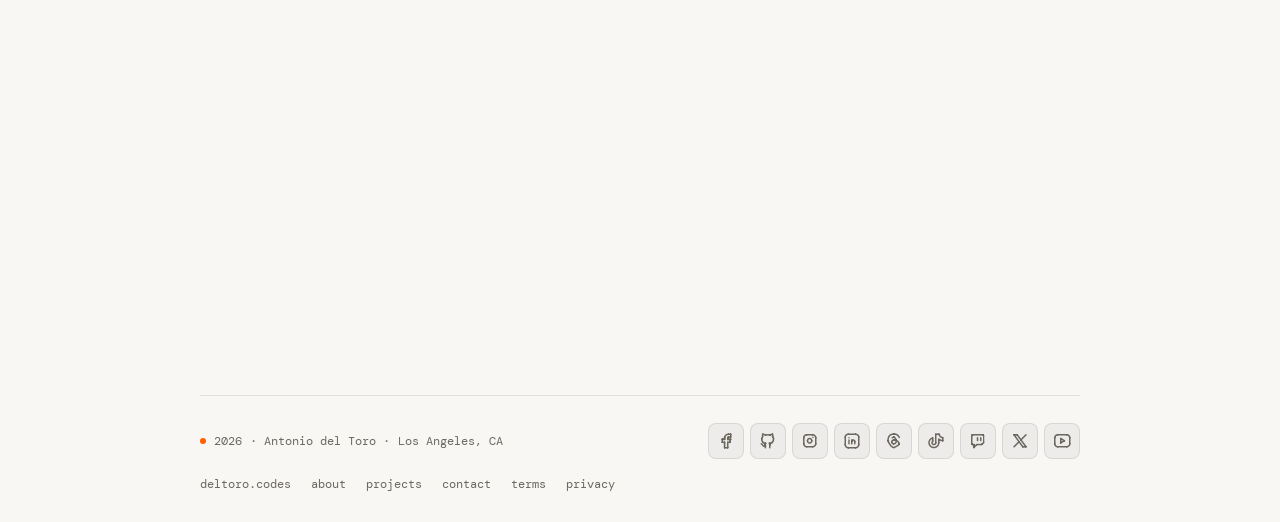
==== commit f52f4a17: "About: drop em dashes (EN/ES) Co-Authored-By: Claude Opus 5.5 <noreply@anthropic.com> Claude-Session" ====
--- a/index.html
+++ b/index.html
@@ -139,9 +139,9 @@
       </div>
       <div class="about-grid">
         <div class="about-text fade-in">
-          <p><span class="t" data-l="en">I got into tech the way most self-taught people do — by breaking something and refusing to stop until I understood why. Before IT, I spent nearly a decade as a Certified Court Interpreter in Chicago, navigating high-pressure environments where clarity and accuracy weren't optional. That discipline carried over.</span><span class="t" data-l="es">Entré en la tecnología como la mayoría de los autodidactas — rompiendo algo y negándome a parar hasta entender por qué. Antes de TI, pasé casi una década como Intérprete Judicial Certificado en Chicago, desenvolviéndome en entornos de alta presión donde la claridad y la precisión no eran opcionales. Esa disciplina me acompañó.</span></p>
+          <p><span class="t" data-l="en">I got into tech the way most self-taught people do: by breaking something and refusing to stop until I understood why. Before IT, I spent nearly a decade as a Certified Court Interpreter in Chicago, navigating high-pressure environments where clarity and accuracy weren't optional. That discipline carried over.</span><span class="t" data-l="es">Entré en la tecnología como la mayoría de los autodidactas: rompiendo algo y negándome a parar hasta entender por qué. Antes de TI, pasé casi una década como Intérprete Judicial Certificado en Chicago, desenvolviéndome en entornos de alta presión donde la claridad y la precisión no eran opcionales. Esa disciplina me acompañó.</span></p>
           <p><span class="t" data-l="en">It led to CompTIA certifications, a freelance web dev practice under <a href="https://www.deltoro.codes" target="_blank" rel="noopener">deltoro.codes</a>, and eventually a service desk role supporting users and systems in corporate environments. Now I'm channeling that same curiosity into cybersecurity and information assurance at Western Governors University.</span><span class="t" data-l="es">Me llevó a certificaciones de CompTIA, a una práctica freelance de desarrollo web bajo <a href="https://www.deltoro.codes" target="_blank" rel="noopener">deltoro.codes</a>, y con el tiempo a un puesto en la mesa de servicio dando soporte a usuarios y sistemas en entornos corporativos. Ahora canalizo esa misma curiosidad hacia la ciberseguridad y la seguridad de la información en Western Governors University.</span></p>
-          <p><span class="t" data-l="en">I believe the best security people are the ones who've sat on both sides — the ones who've built things know how they break. Based in Los Angeles. Bilingual in English and Spanish.</span><span class="t" data-l="es">Creo que las mejores personas en seguridad son las que han estado en ambos lados — quienes han construido cosas saben cómo se rompen. Radicado en Los Ángeles. Bilingüe en inglés y español.</span></p>
+          <p><span class="t" data-l="en">I believe the best security people are the ones who've sat on both sides. If you've built things, you know how they break. Based in Los Angeles. Bilingual in English and Spanish.</span><span class="t" data-l="es">Creo que las mejores personas en seguridad son las que han estado en ambos lados. Quien ha construido cosas sabe cómo se rompen. Radicado en Los Ángeles. Bilingüe en inglés y español.</span></p>
         </div>
         <div class="skills-block fade-in">
           <div>
--- a/chrome.css
+++ b/chrome.css
@@ -4,6 +4,9 @@
    Depends on each page defining the color tokens (--bg, --text, etc.)
    and loading the Tabler icon font.
    ============================================================ */
+
+/* Stop iOS Safari from enlarging text in landscape */
+html { -webkit-text-size-adjust: 100%; text-size-adjust: 100%; }
 
 /* Language visibility — only ever hide the inactive language */
 html:not(.lang-es) [data-l="es"] { display: none; }
@@ -38,6 +41,7 @@
   color: var(--text);
   text-decoration: none;
   letter-spacing: -0.02em;
+  white-space: nowrap;
 }
 .nav-logo span { color: var(--orange); }
 .nav-links {
@@ -185,10 +189,14 @@
 .footer-links a:hover { color: var(--text); }
 
 /* ── RESPONSIVE ── */
+/* Below this width the full link row no longer fits beside the name and buttons
+   (tablets, phones in landscape), so switch to the menu button */
+@media (max-width: 960px) {
+  .nav-links { display: none; }
+  .hamburger { display: flex; }
+}
 @media (max-width: 720px) {
   nav { padding: 0 20px; }
-  .nav-links { display: none; }
-  .hamburger { display: flex; }
   .site-footer-inner { flex-direction: column; text-align: center; padding: 28px 20px; }
   .site-footer-inner > div { justify-content: center; }
   .footer-social { flex-wrap: wrap; }
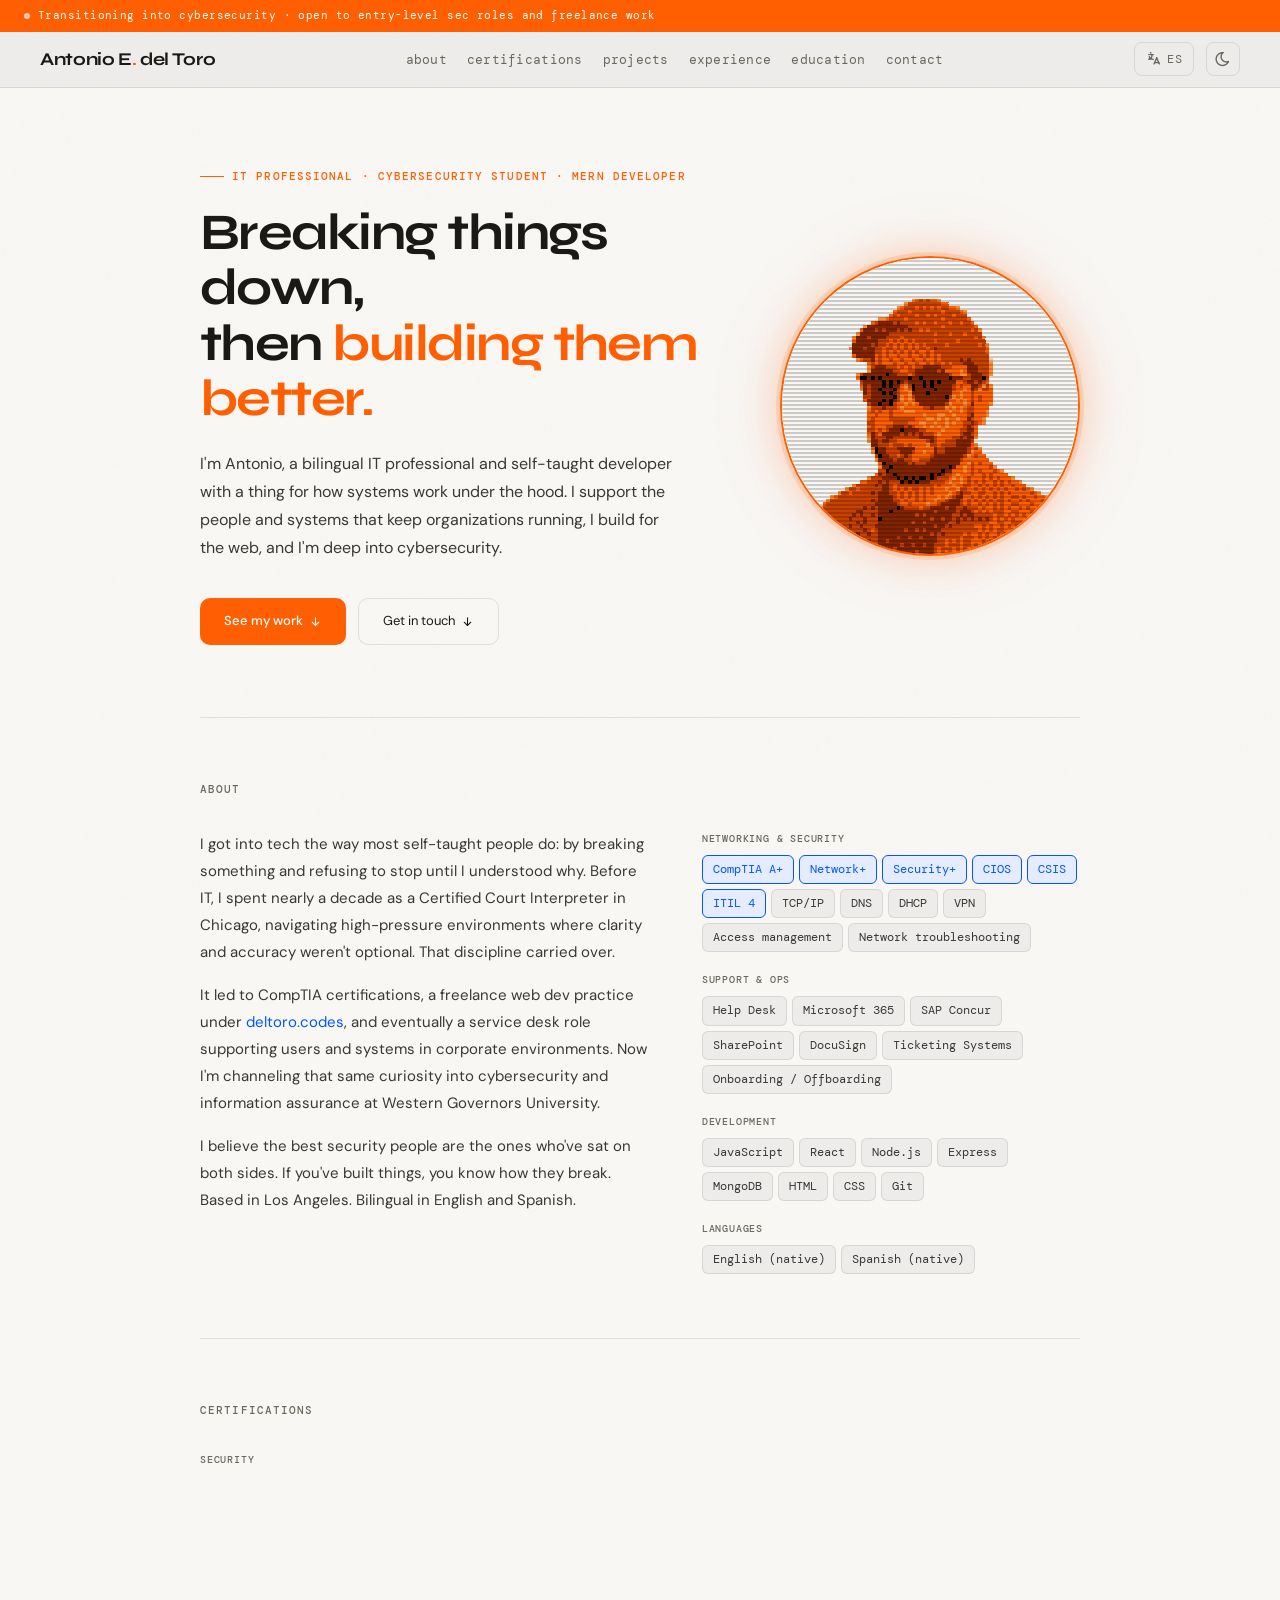
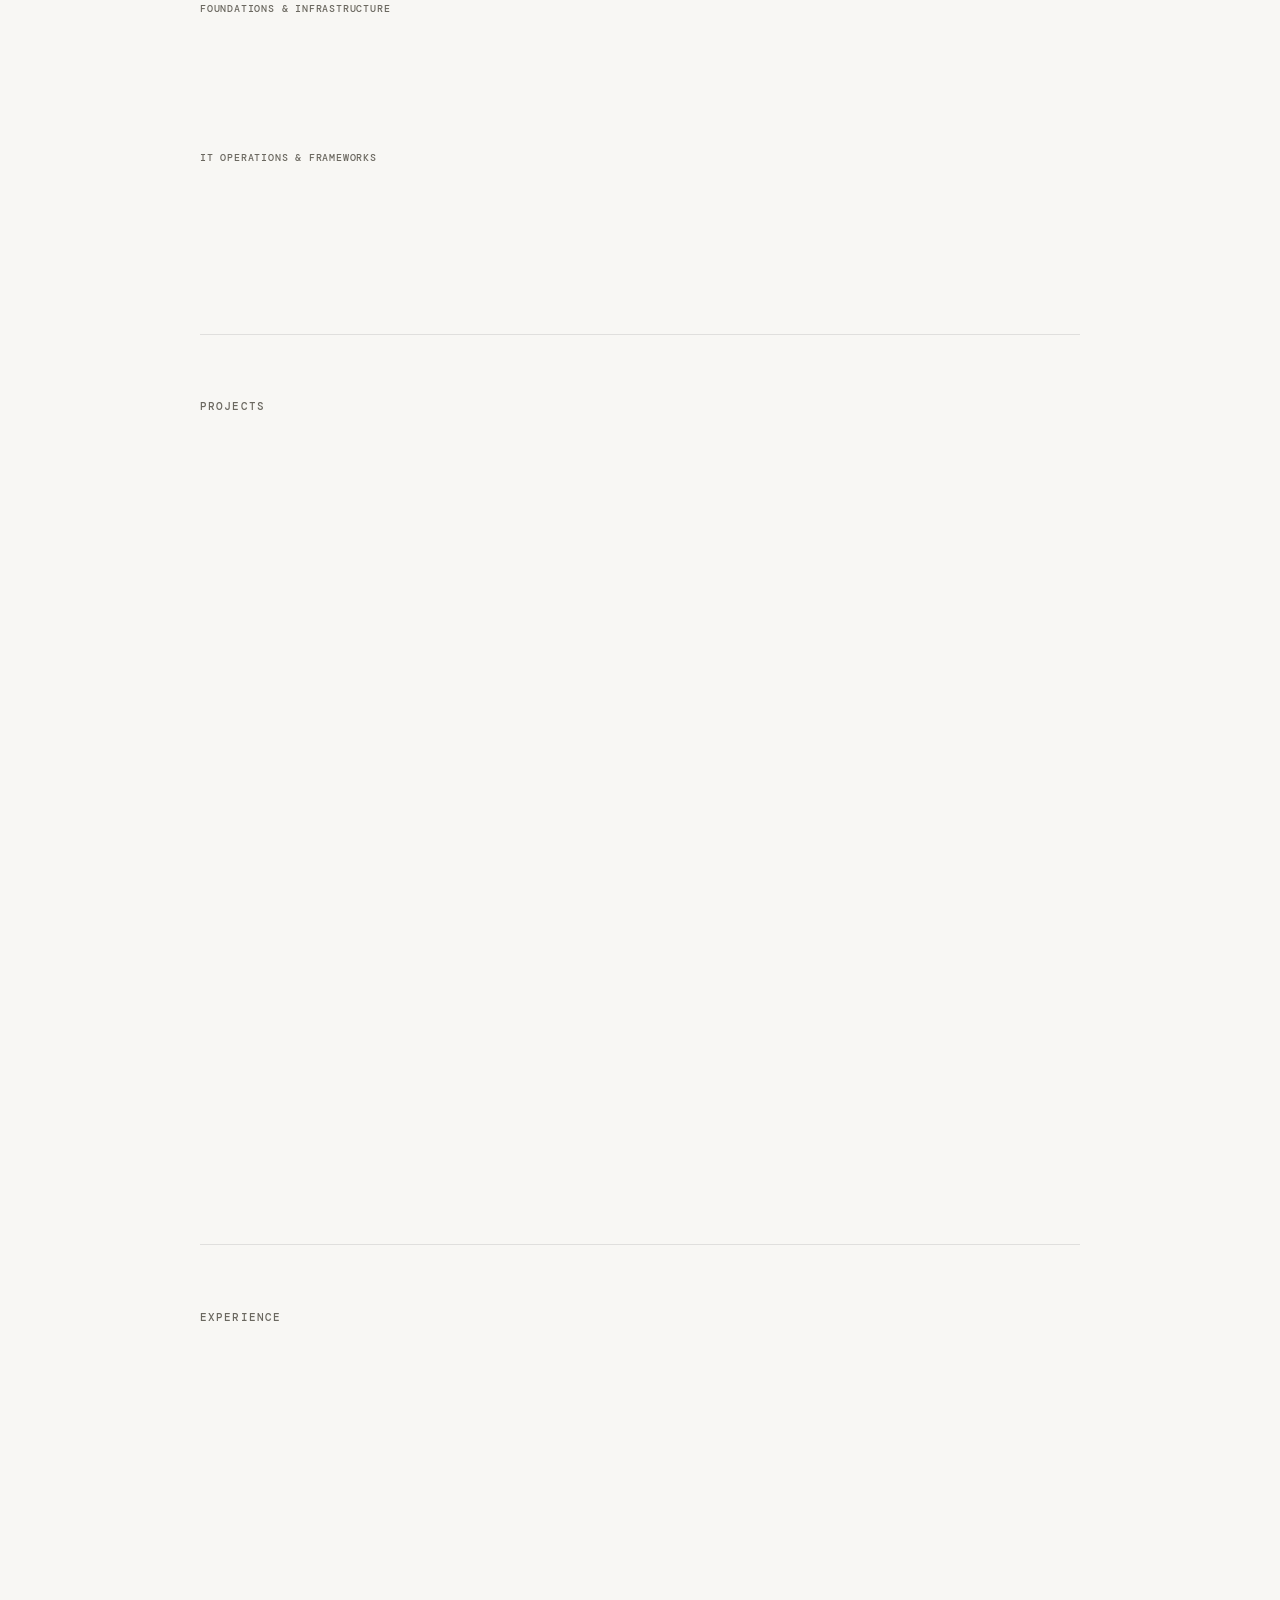
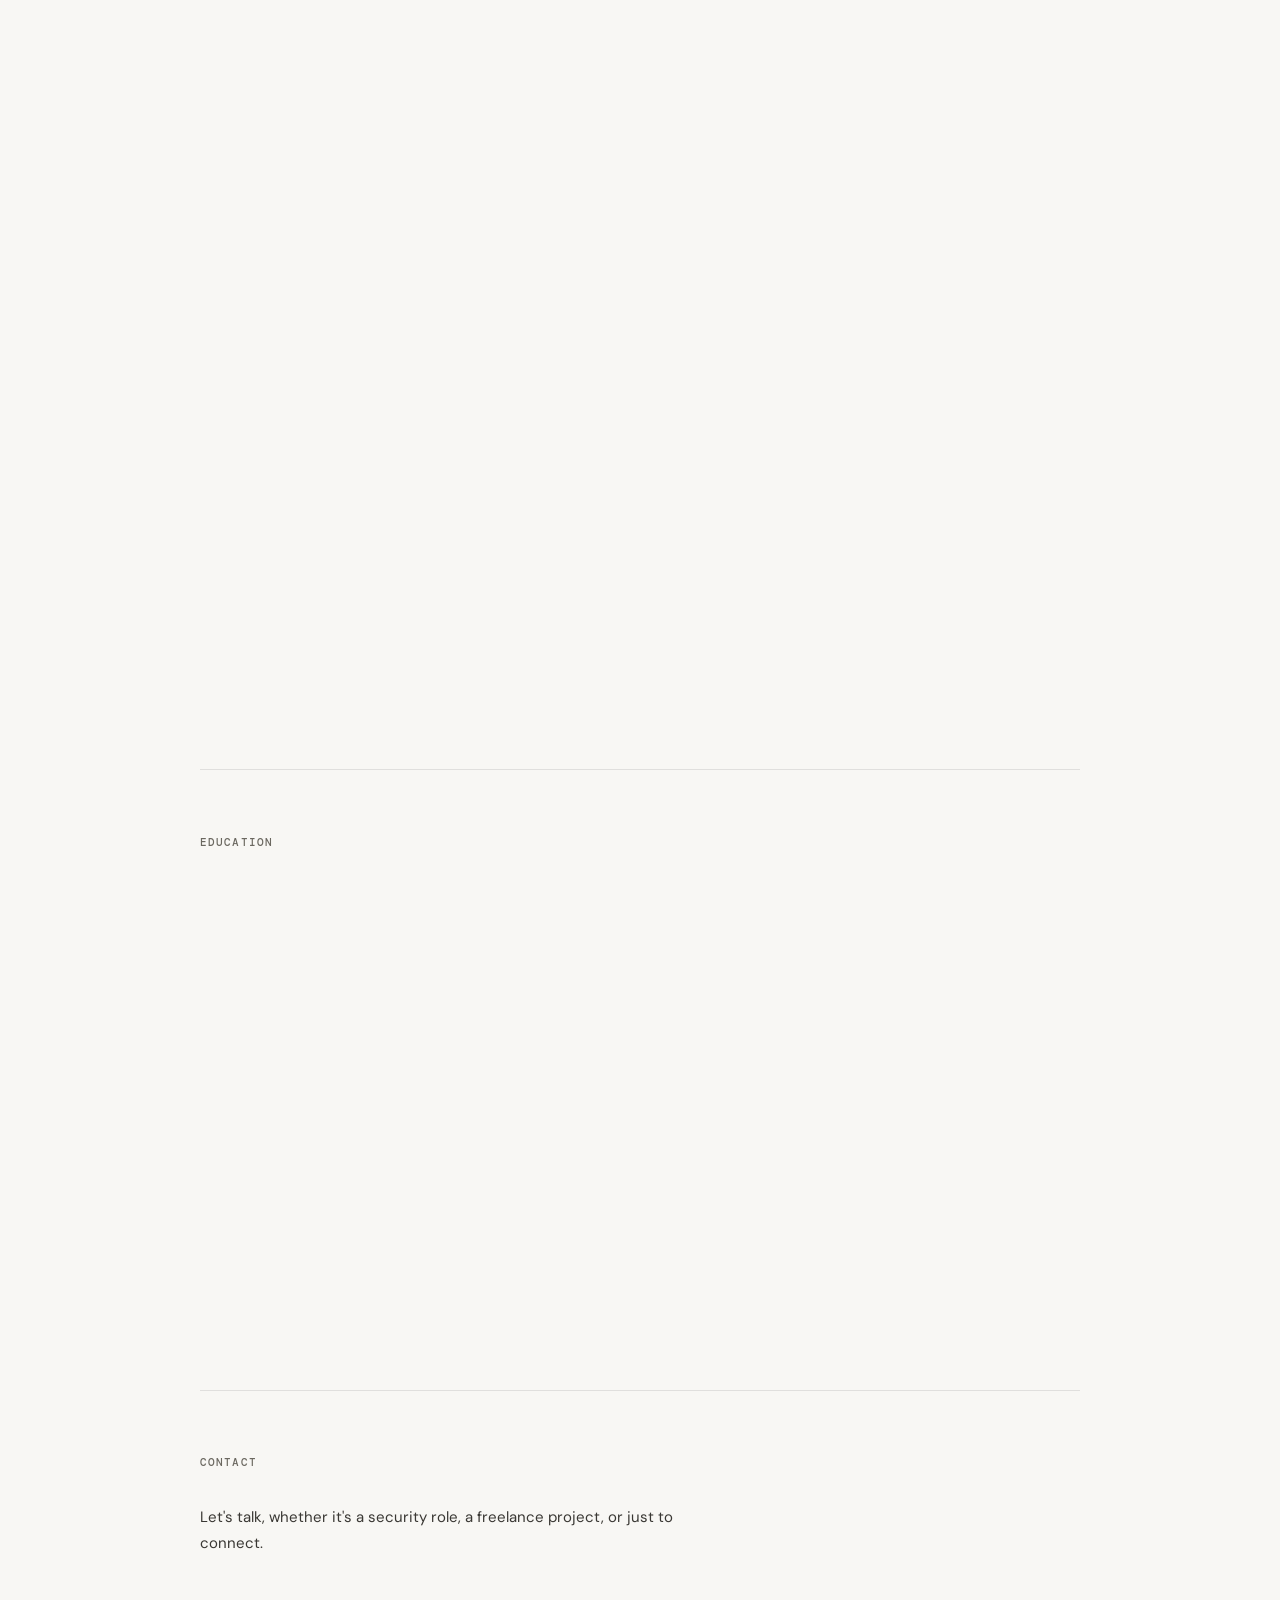
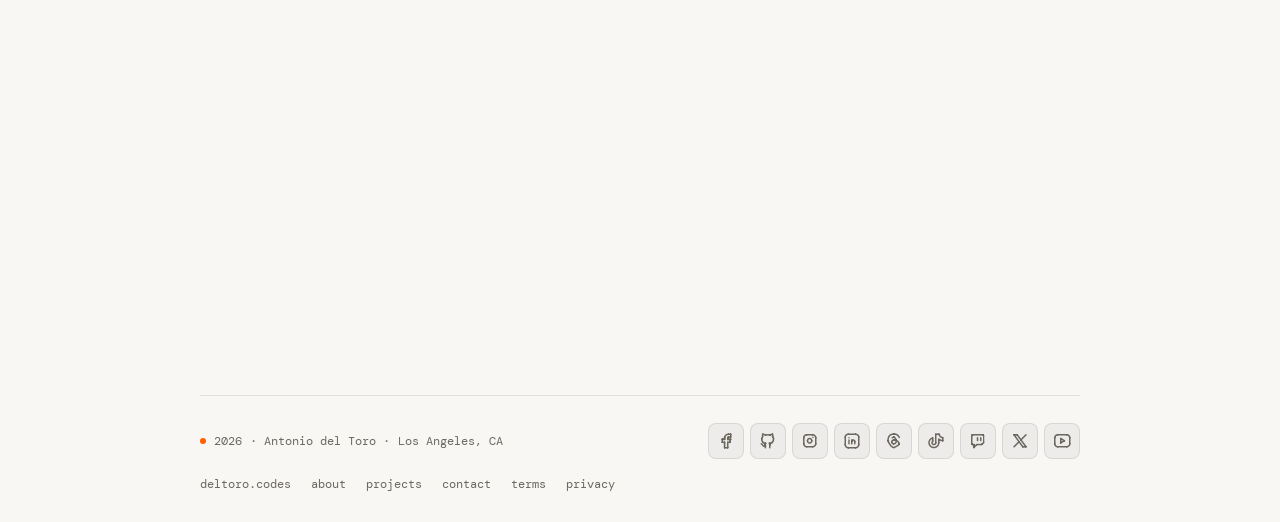
==== commit 3ed3d872: "Drop em dashes site-wide (dates and list markers unchanged) Rewrites each sentence with a colon, com" ====
--- a/index.html
+++ b/index.html
@@ -8,10 +8,10 @@
 <meta http-equiv="Content-Security-Policy" content="default-src 'none'; script-src 'self'; style-src 'self'; font-src 'self'; img-src 'self' data:; manifest-src 'self'; form-action 'self'; base-uri 'none'; object-src 'none'; frame-src 'none'; worker-src 'none'; require-trusted-types-for 'script'; trusted-types 'none'; upgrade-insecure-requests">
 <meta name="referrer" content="strict-origin-when-cross-origin">
 
-<title>Antonio E. del Toro — IT Professional & Cybersecurity Student</title>
+<title>Antonio E. del Toro | IT Professional & Cybersecurity Student</title>
 
 <!-- Primary Meta -->
-<meta name="description" content="Antonio E. del Toro — Bilingual IT professional, cybersecurity student, and self-taught MERN developer based in Los Angeles, CA.">
+<meta name="description" content="Antonio E. del Toro: bilingual IT professional, cybersecurity student, and self-taught MERN developer based in Los Angeles, CA.">
 <meta name="author" content="Antonio E. del Toro">
 <meta name="robots" content="index, follow">
 <link rel="canonical" href="https://www.antonioedeltoro.com">
@@ -19,7 +19,7 @@
 <!-- Open Graph (Facebook, LinkedIn) -->
 <meta property="og:type" content="website">
 <meta property="og:url" content="https://www.antonioedeltoro.com">
-<meta property="og:title" content="Antonio E. del Toro — IT Professional & Cybersecurity Student">
+<meta property="og:title" content="Antonio E. del Toro | IT Professional & Cybersecurity Student">
 <meta property="og:description" content="Bilingual IT professional, cybersecurity student, and self-taught MERN developer based in Los Angeles, CA.">
 <meta property="og:image" content="https://www.antonioedeltoro.com/og-image.jpg">
 <meta property="og:image:width" content="1200">
@@ -30,7 +30,7 @@
 <!-- Twitter Card -->
 <meta name="twitter:card" content="summary_large_image">
 <meta name="twitter:url" content="https://www.antonioedeltoro.com">
-<meta name="twitter:title" content="Antonio E. del Toro — IT Professional & Cybersecurity Student">
+<meta name="twitter:title" content="Antonio E. del Toro | IT Professional & Cybersecurity Student">
 <meta name="twitter:description" content="Bilingual IT professional, cybersecurity student, and self-taught MERN developer based in Los Angeles, CA.">
 <meta name="twitter:image" content="https://www.antonioedeltoro.com/og-image.jpg">
 <meta name="twitter:creator" content="@antonioedeltoro">
@@ -96,7 +96,7 @@
 
 <div class="avail-bar">
   <div class="avail-dot"></div>
-  <span><span class="t" data-l="en">Transitioning into cybersecurity — open to entry-level sec roles and freelance work</span><span class="t" data-l="es">En transición hacia la ciberseguridad — abierto a puestos de seguridad de nivel inicial y trabajo freelance</span></span>
+  <span><span class="t" data-l="en">Transitioning into cybersecurity · open to entry-level sec roles and freelance work</span><span class="t" data-l="es">En transición hacia la ciberseguridad · abierto a puestos de seguridad de nivel inicial y trabajo freelance</span></span>
 </div>
 
 <div id="site-nav"></div>
@@ -111,7 +111,7 @@
           <h1><span class="t" data-l="en">Breaking things down,<br>then <em>building them better.</em></span><span class="t" data-l="es">Desarmando las cosas,<br>para luego <em>construirlas mejor.</em></span></h1>
           <div class="hero-image-mobile-wrap">
             <div class="hero-image-wrap">
-              <img src="[data-uri]" alt="Antonio del Toro — pixel art portrait">
+              <img src="[data-uri]" alt="Pixel art portrait of Antonio del Toro">
               <div class="scanline"></div>
             </div>
           </div>
@@ -123,7 +123,7 @@
         </div>
         <div class="hero-image-desktop-wrap">
           <div class="hero-image-wrap">
-            <img src="[data-uri]" alt="Antonio del Toro — pixel art portrait">
+            <img src="[data-uri]" alt="Pixel art portrait of Antonio del Toro">
             <div class="scanline"></div>
           </div>
         </div>
@@ -484,7 +484,7 @@
       <div class="section-header">
         <h2 class="section-title"><span class="t" data-l="en">Contact</span><span class="t" data-l="es">Contacto</span></h2>
       </div>
-      <p class="contact-intro"><span class="t" data-l="en">Let's talk — whether it's a security role, a freelance project, or just to connect.</span><span class="t" data-l="es">Hablemos — ya sea sobre un puesto en seguridad, un proyecto freelance o simplemente para conectar.</span></p>
+      <p class="contact-intro"><span class="t" data-l="en">Let's talk, whether it's a security role, a freelance project, or just to connect.</span><span class="t" data-l="es">Hablemos, ya sea sobre un puesto en seguridad, un proyecto freelance o simplemente para conectar.</span></p>
       <div class="contact-form-wrap">
         <form class="contact-form fade-in">
           <div class="form-row">
--- a/fonts.css
+++ b/fonts.css
@@ -1,7 +1,7 @@
 /* ============================================================
-   Self-hosted fonts — no third-party requests.
+   Self-hosted fonts - no third-party requests.
    Syne, DM Sans, DM Mono: SIL Open Font License 1.1 (via Fontsource)
-   Tabler Icons 3.46.0: MIT — subset to only the glyphs this site uses.
+   Tabler Icons 3.46.0: MIT - subset to only the glyphs this site uses.
    Adding a new ti-* icon? Re-run the subset (see fonts/README.md).
    ============================================================ */
 @font-face{font-family:'Syne';font-style:normal;font-weight:400;font-display:swap;src:url(fonts/syne-latin-400-normal.woff2) format('woff2')}
--- a/chrome.css
+++ b/chrome.css
@@ -1,5 +1,5 @@
 /* ============================================================
-   Shared site chrome — navigation bar + footer.
+   Shared site chrome - navigation bar + footer.
    Single source of truth loaded by every page (index, terms, privacy).
    Depends on each page defining the color tokens (--bg, --text, etc.)
    and loading the Tabler icon font.
@@ -8,7 +8,7 @@
 /* Stop iOS Safari from enlarging text in landscape */
 html { -webkit-text-size-adjust: 100%; text-size-adjust: 100%; }
 
-/* Language visibility — only ever hide the inactive language */
+/* Language visibility - only ever hide the inactive language */
 html:not(.lang-es) [data-l="es"] { display: none; }
 html.lang-es [data-l="en"] { display: none; }
 /* Inline translation pairs: the active one is layout-transparent, so the
--- a/site.css
+++ b/site.css
@@ -172,7 +172,7 @@
     z-index: 2;
     border-radius: 50%;
   }
-  /* moving scanline sweep — stronger */
+  /* moving scanline sweep - stronger */
   .scanline {
     position: absolute;
     top: -60%;
@@ -198,7 +198,7 @@
     100% { top: 100%; }
   }
 
-  /* mobile image slot — hidden on desktop */
+  /* mobile image slot - hidden on desktop */
   .hero-image-mobile-wrap { display: none; }
   .hero-image-mobile-wrap .hero-image-wrap {
     width: 220px; height: 220px;
@@ -262,7 +262,7 @@
     padding: 64px 0;
     position: relative;
   }
-  /* Section dividers — centered and limited to the content column width */
+  /* Section dividers - centered and limited to the content column width */
   section::after,
   .hero::after {
     content: "";
@@ -446,7 +446,7 @@
     object-fit: contain;
     transition: filter 0.25s ease, opacity 0.25s ease;
   }
-  /* Grayscale at rest, full official color on hover/focus — gated to hover-capable devices so touch always shows full color */
+  /* Grayscale at rest, full official color on hover/focus - gated to hover-capable devices so touch always shows full color */
   @media (hover: hover) {
     .cert-badge { filter: grayscale(1); opacity: 0.9; }
     .cert-card:hover .cert-badge,
@@ -602,7 +602,7 @@
   }
   .fade-in.visible { opacity: 1; transform: none; }
 
-  /* Respect users who prefer reduced motion — show everything, skip animations */
+  /* Respect users who prefer reduced motion - show everything, skip animations */
   @media (prefers-reduced-motion: reduce) {
     *, *::before, *::after {
       animation-duration: 0.01ms !important;
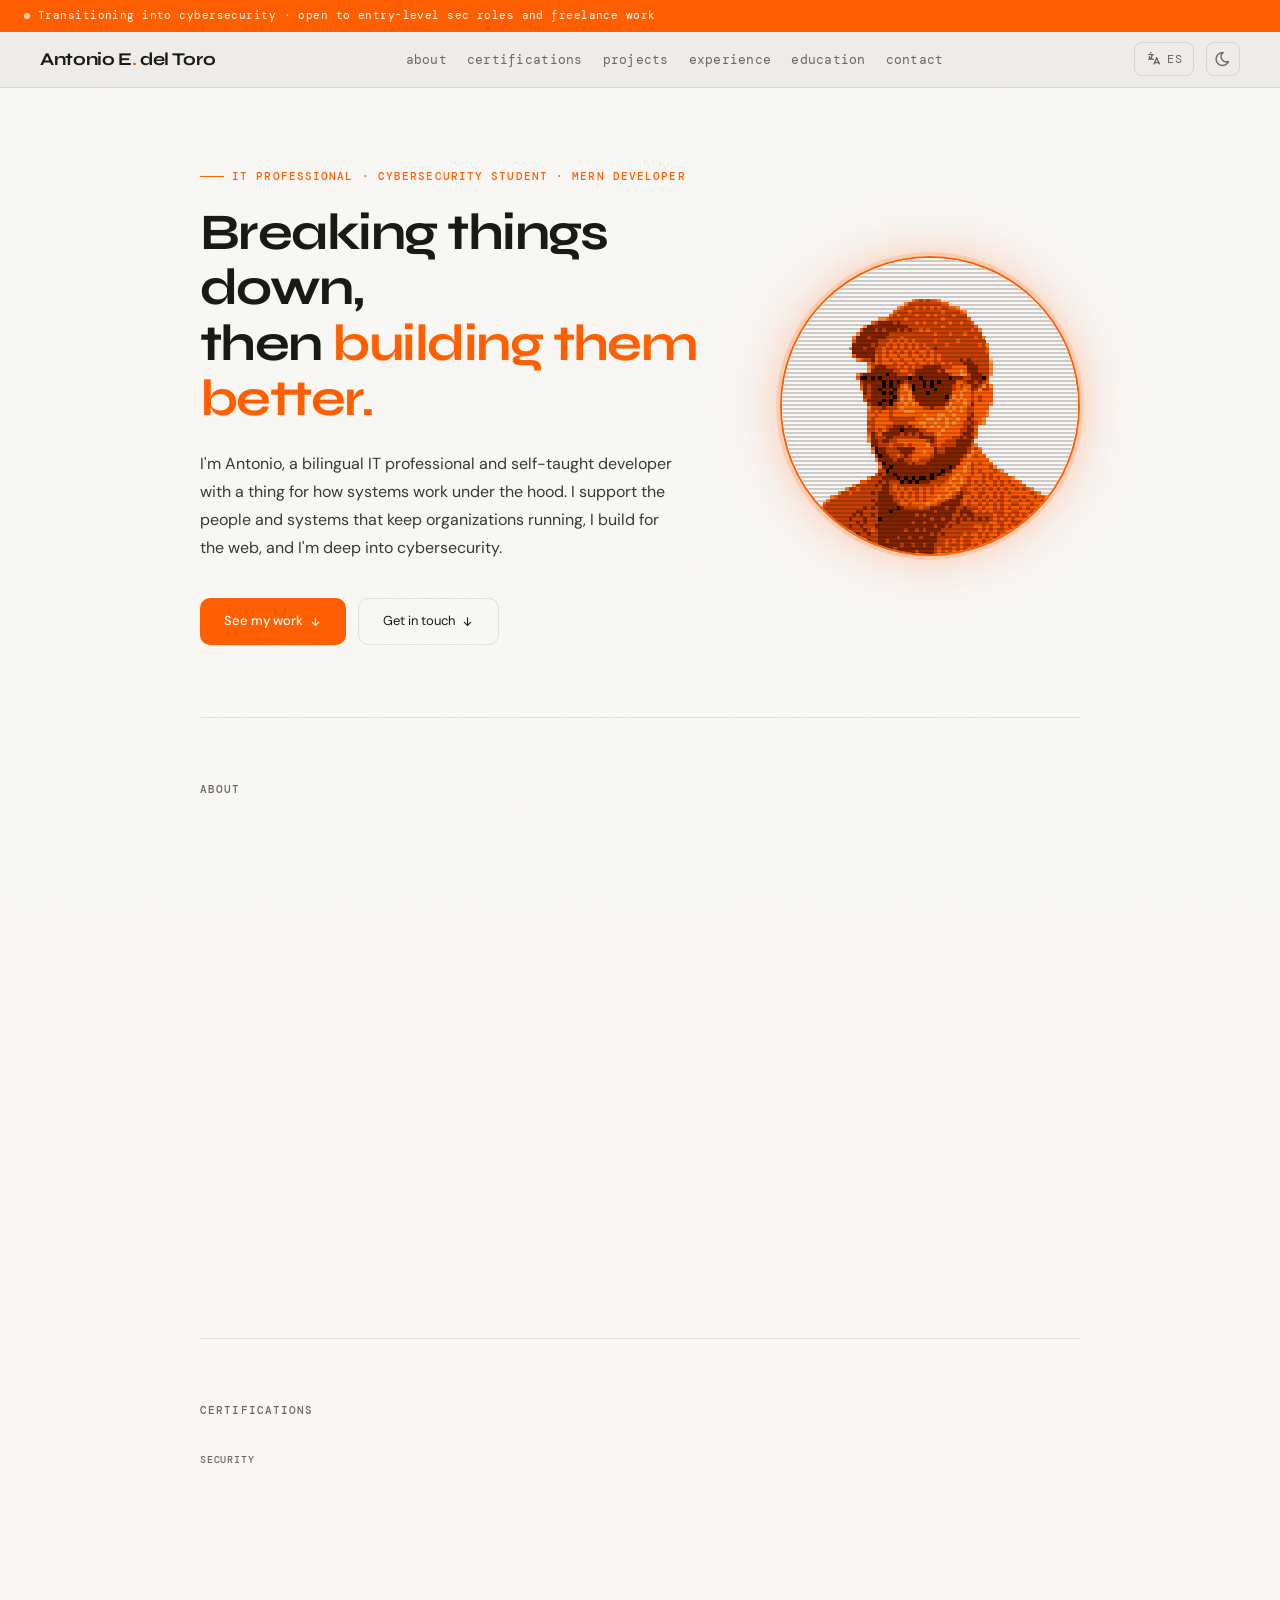
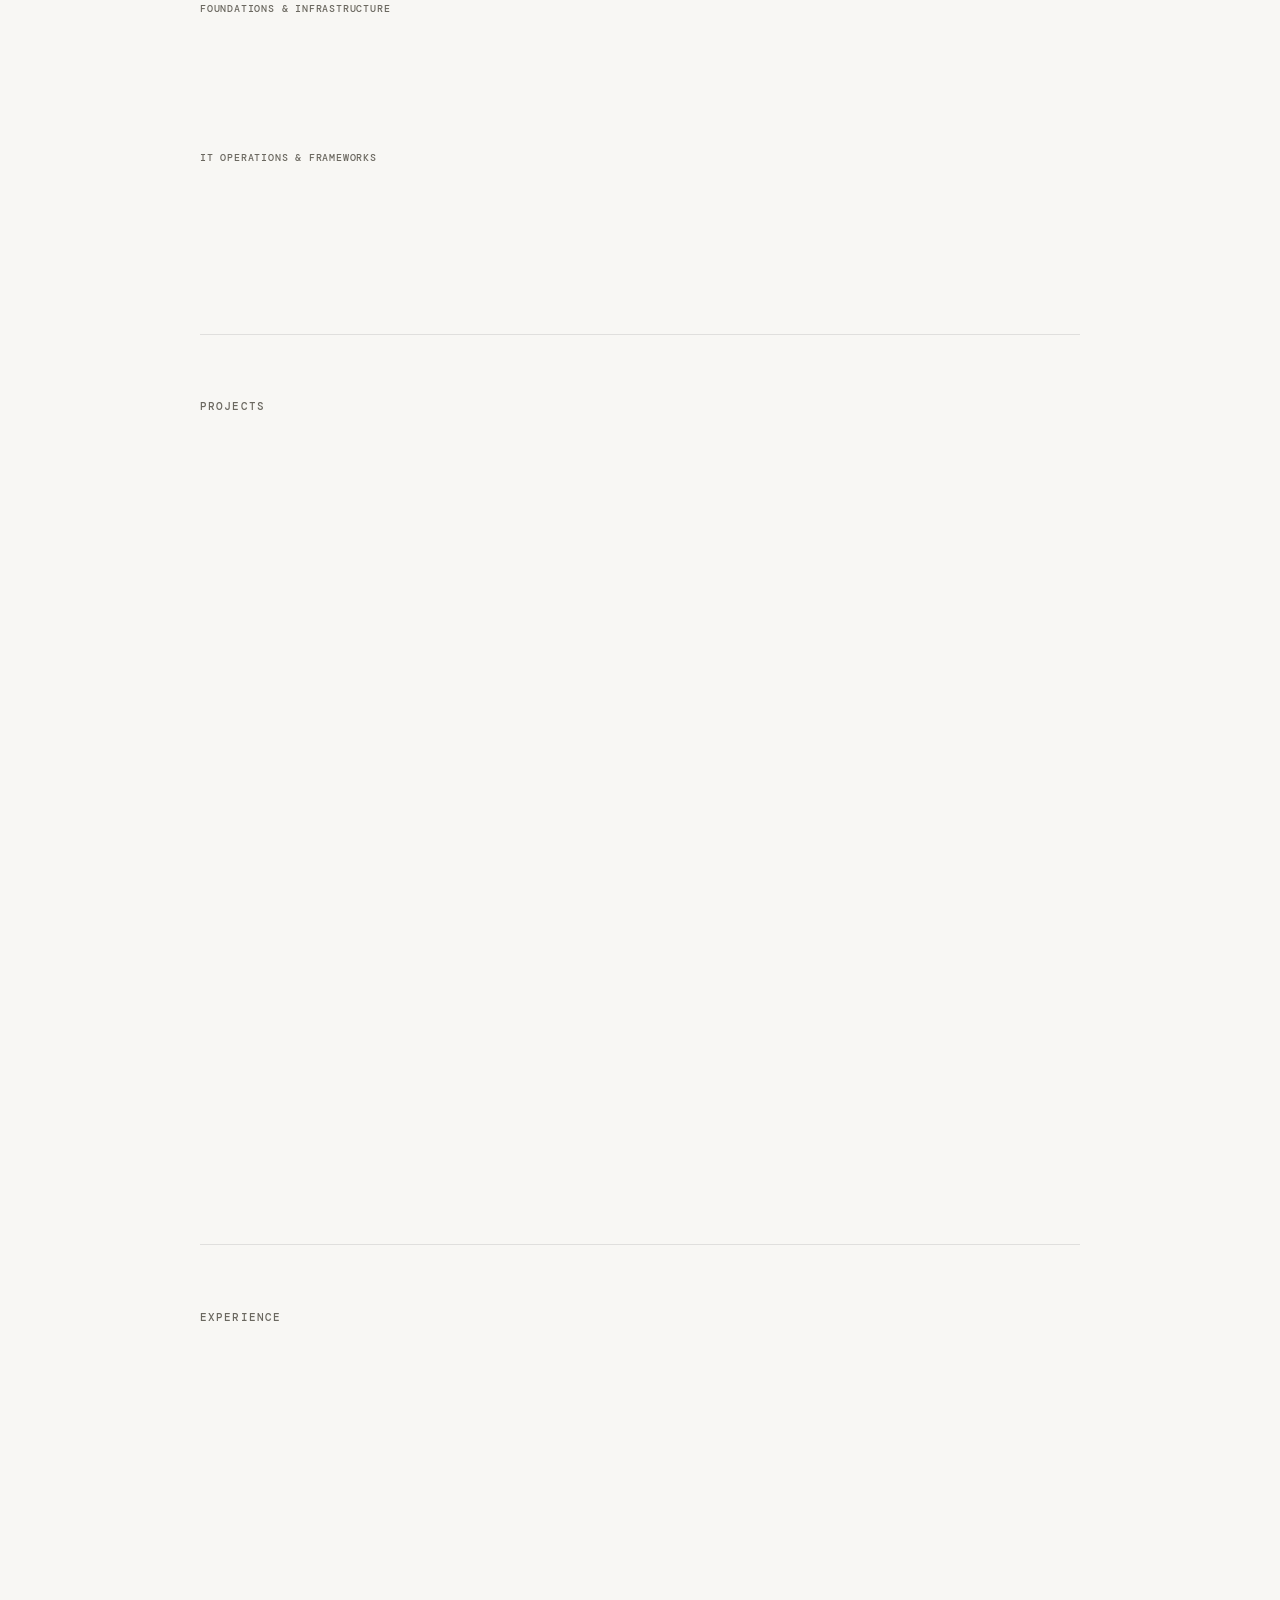
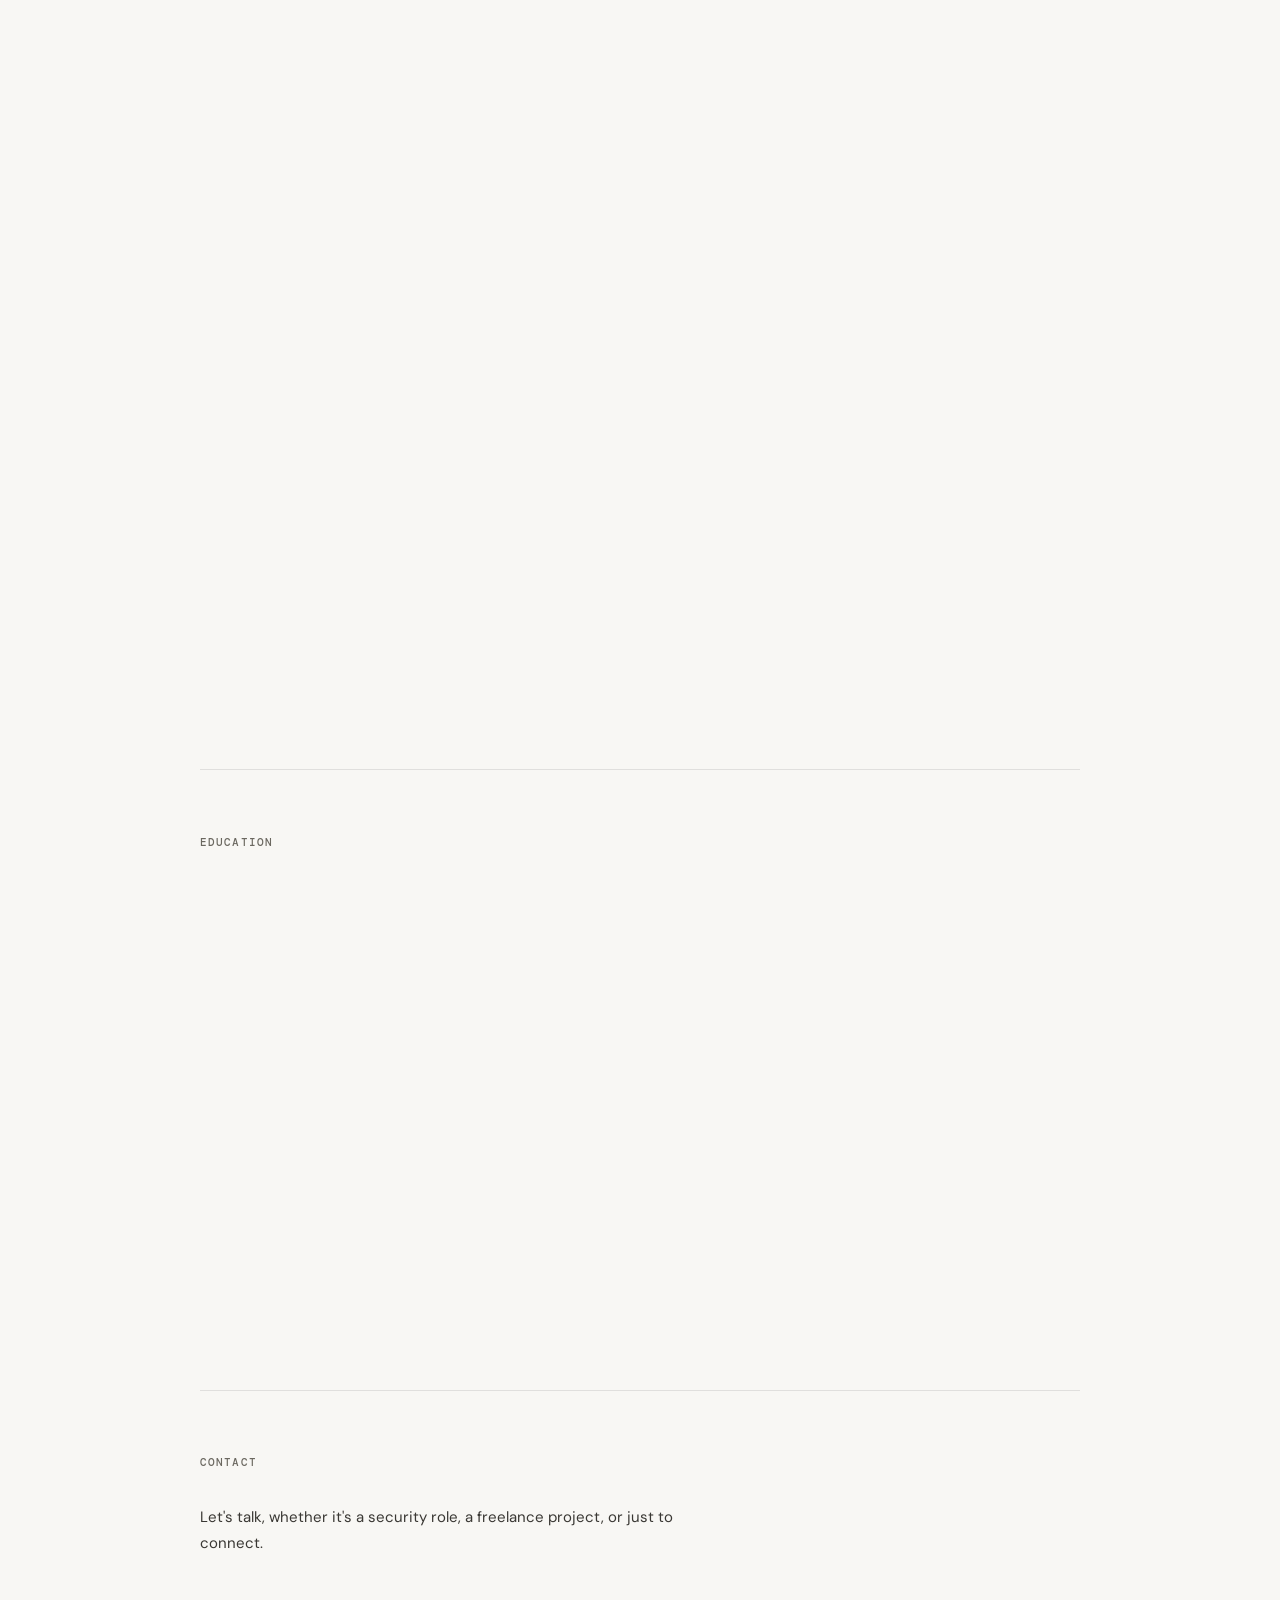
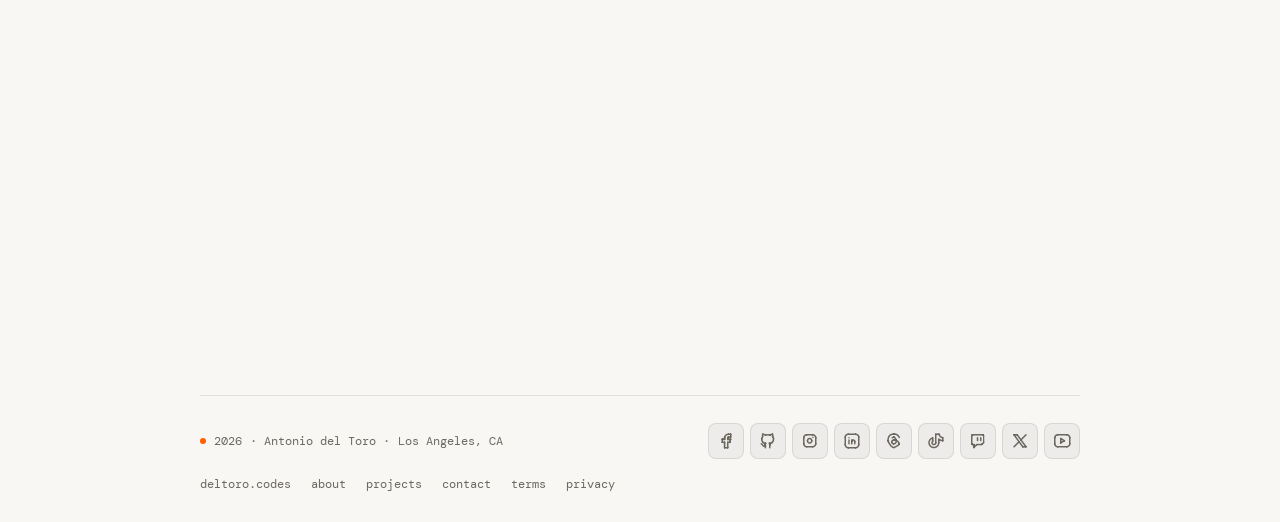
==== commit 6cf474f5: "About: drop WGU mention from intro paragraph (EN/ES)" ====
--- a/index.html
+++ b/index.html
@@ -140,7 +140,7 @@
       <div class="about-grid">
         <div class="about-text fade-in">
           <p><span class="t" data-l="en">I got into tech the way most self-taught people do: by breaking something and refusing to stop until I understood why. Before IT, I spent nearly a decade as a Certified Court Interpreter in Chicago, navigating high-pressure environments where clarity and accuracy weren't optional. That discipline carried over.</span><span class="t" data-l="es">Entré en la tecnología como la mayoría de los autodidactas: rompiendo algo y negándome a parar hasta entender por qué. Antes de TI, pasé casi una década como Intérprete Judicial Certificado en Chicago, desenvolviéndome en entornos de alta presión donde la claridad y la precisión no eran opcionales. Esa disciplina me acompañó.</span></p>
-          <p><span class="t" data-l="en">It led to CompTIA certifications, a freelance web dev practice under <a href="https://www.deltoro.codes" target="_blank" rel="noopener">deltoro.codes</a>, and eventually a service desk role supporting users and systems in corporate environments. Now I'm channeling that same curiosity into cybersecurity and information assurance at Western Governors University.</span><span class="t" data-l="es">Me llevó a certificaciones de CompTIA, a una práctica freelance de desarrollo web bajo <a href="https://www.deltoro.codes" target="_blank" rel="noopener">deltoro.codes</a>, y con el tiempo a un puesto en la mesa de servicio dando soporte a usuarios y sistemas en entornos corporativos. Ahora canalizo esa misma curiosidad hacia la ciberseguridad y la seguridad de la información en Western Governors University.</span></p>
+          <p><span class="t" data-l="en">It led to CompTIA certifications, a freelance web dev practice under <a href="https://www.deltoro.codes" target="_blank" rel="noopener">deltoro.codes</a>, and eventually a service desk role supporting users and systems in corporate environments. Now I'm channeling that same curiosity into cybersecurity and information assurance.</span><span class="t" data-l="es">Me llevó a certificaciones de CompTIA, a una práctica freelance de desarrollo web bajo <a href="https://www.deltoro.codes" target="_blank" rel="noopener">deltoro.codes</a>, y con el tiempo a un puesto en la mesa de servicio dando soporte a usuarios y sistemas en entornos corporativos. Ahora canalizo esa misma curiosidad hacia la ciberseguridad y la seguridad de la información.</span></p>
           <p><span class="t" data-l="en">I believe the best security people are the ones who've sat on both sides. If you've built things, you know how they break. Based in Los Angeles. Bilingual in English and Spanish.</span><span class="t" data-l="es">Creo que las mejores personas en seguridad son las que han estado en ambos lados. Quien ha construido cosas sabe cómo se rompen. Radicado en Los Ángeles. Bilingüe en inglés y español.</span></p>
         </div>
         <div class="skills-block fade-in">
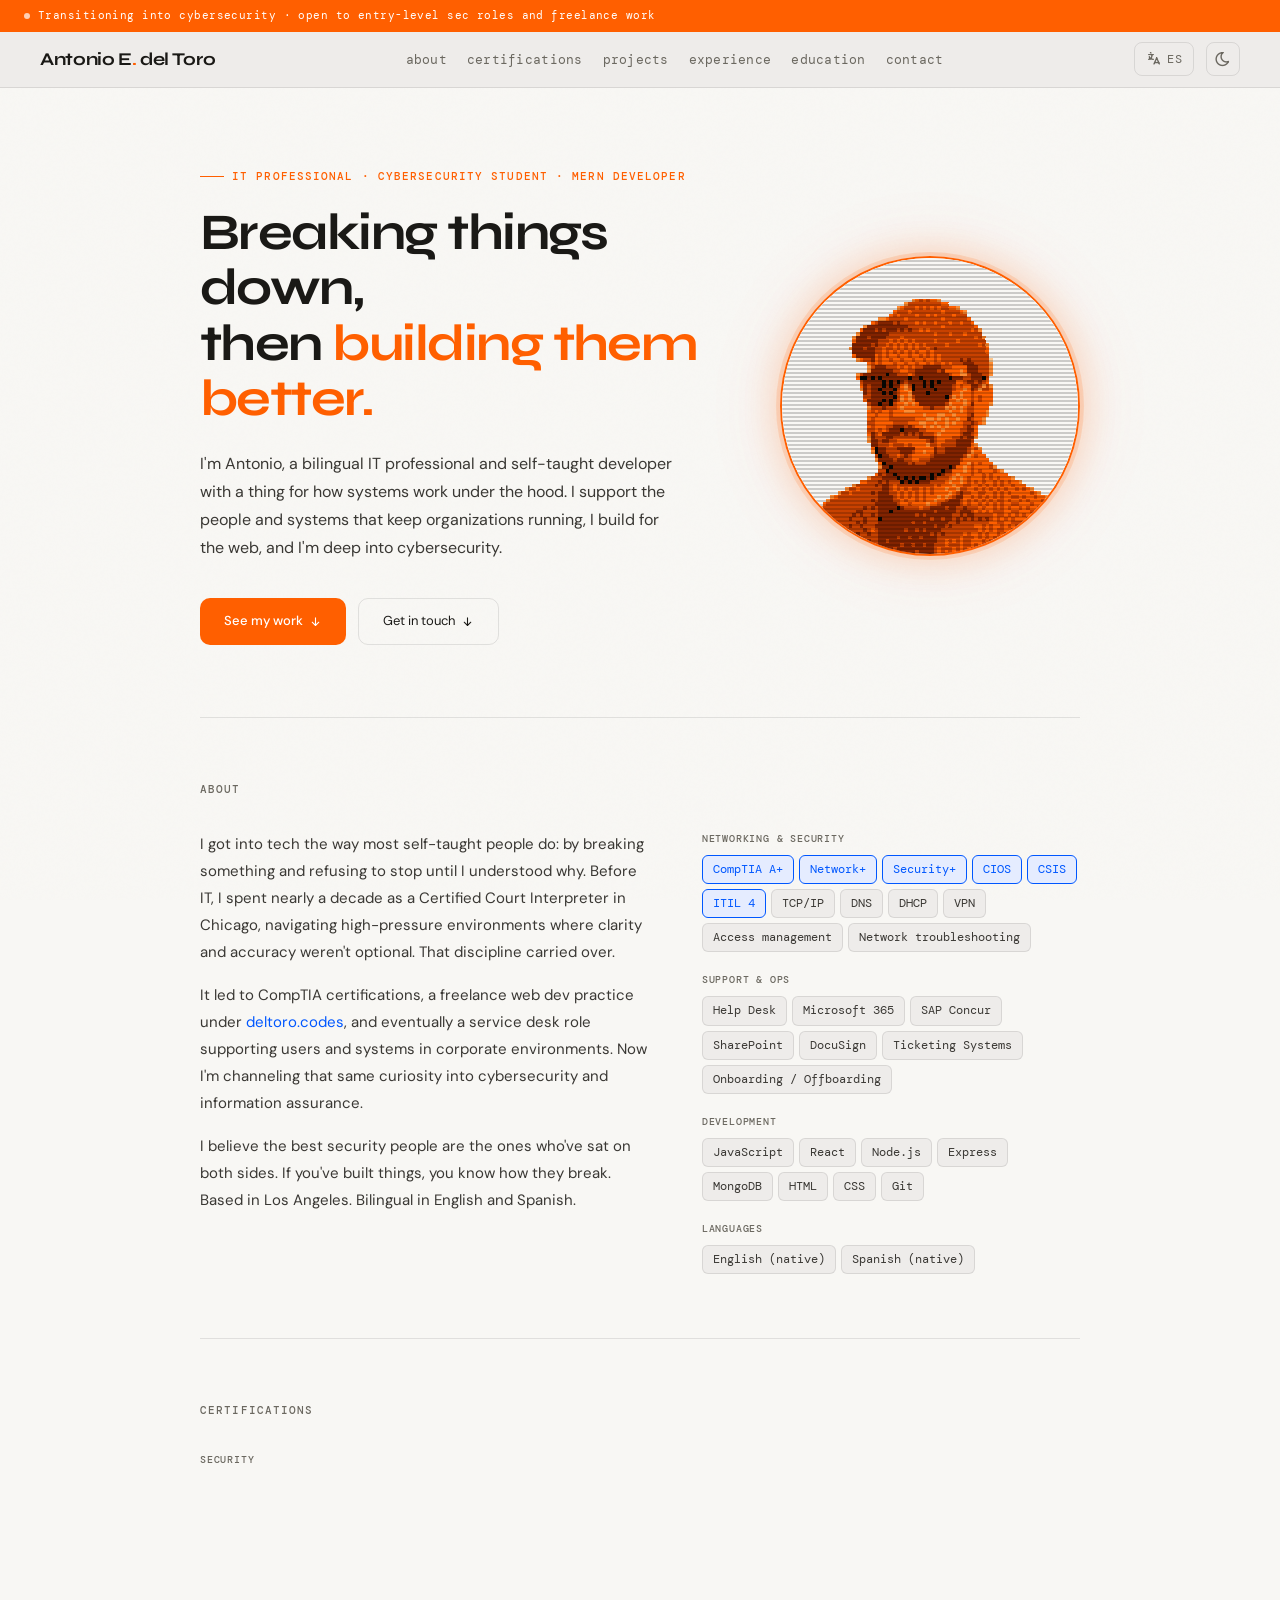
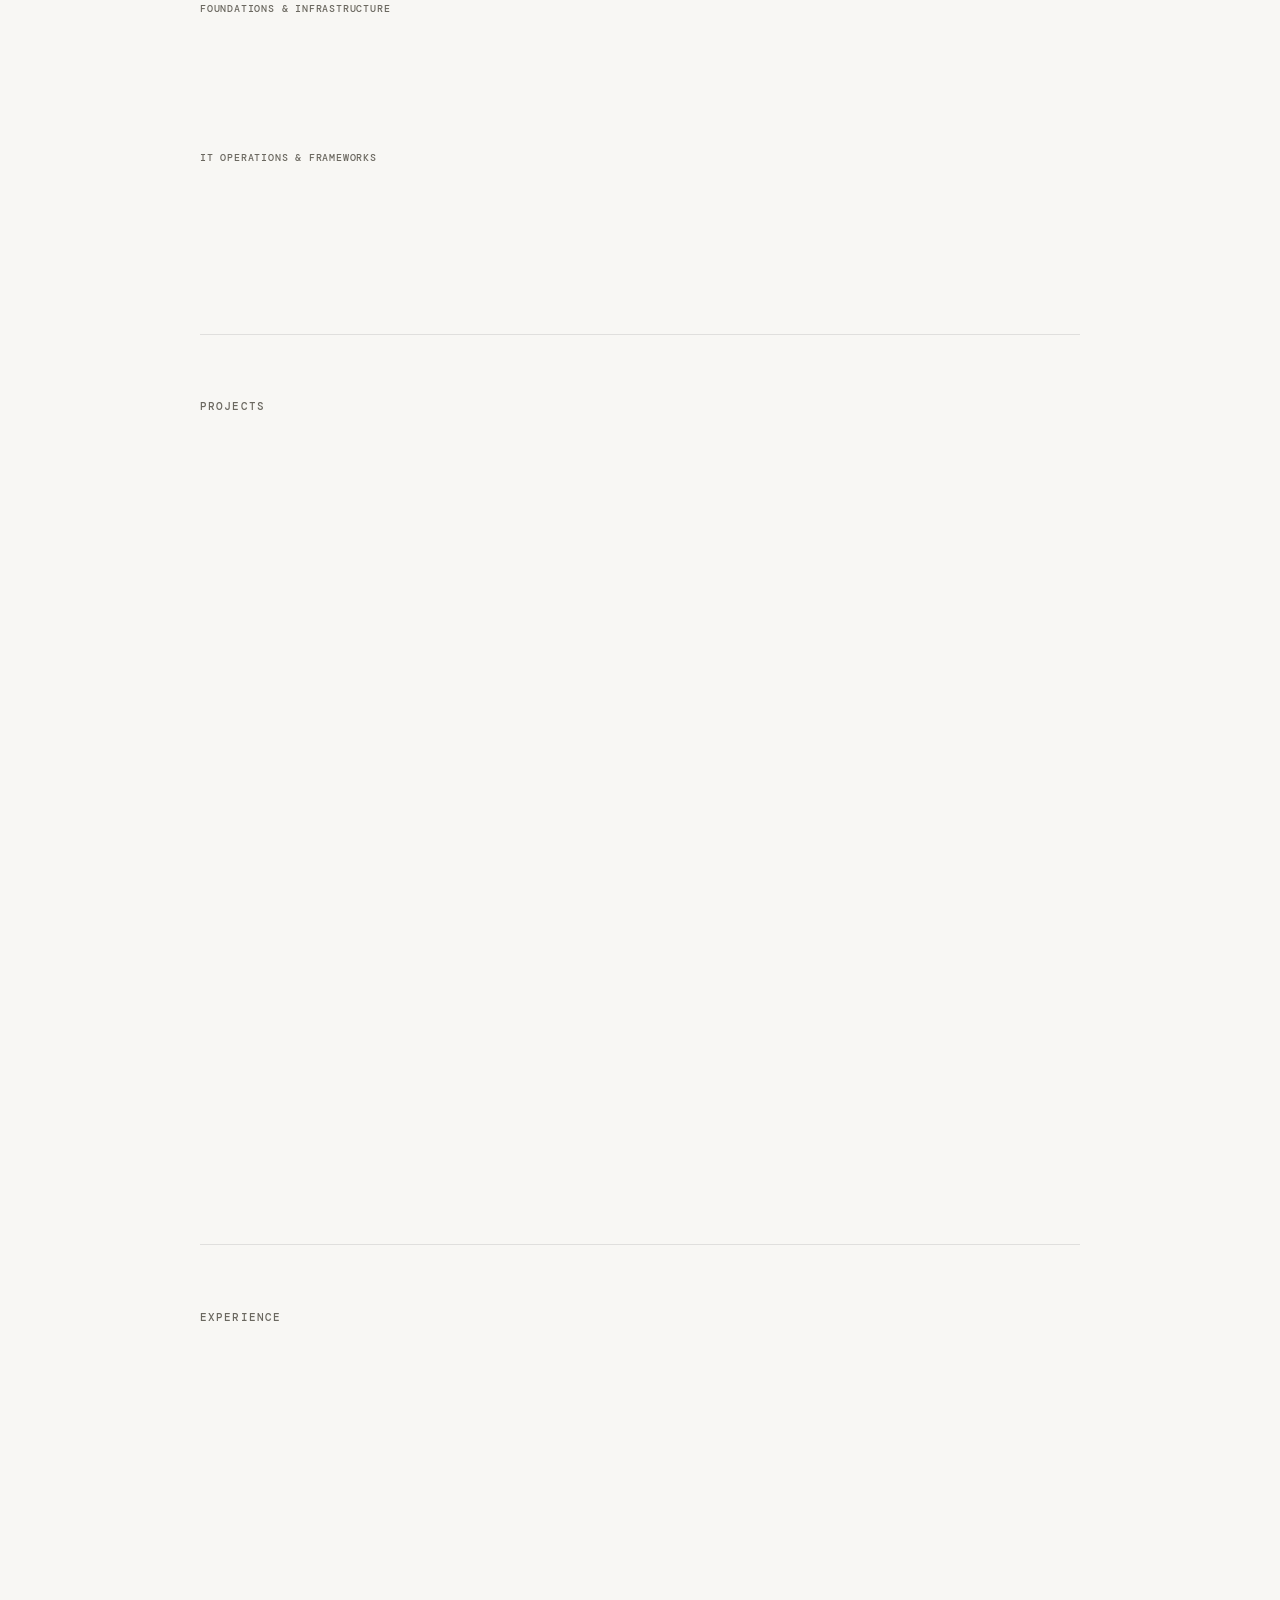
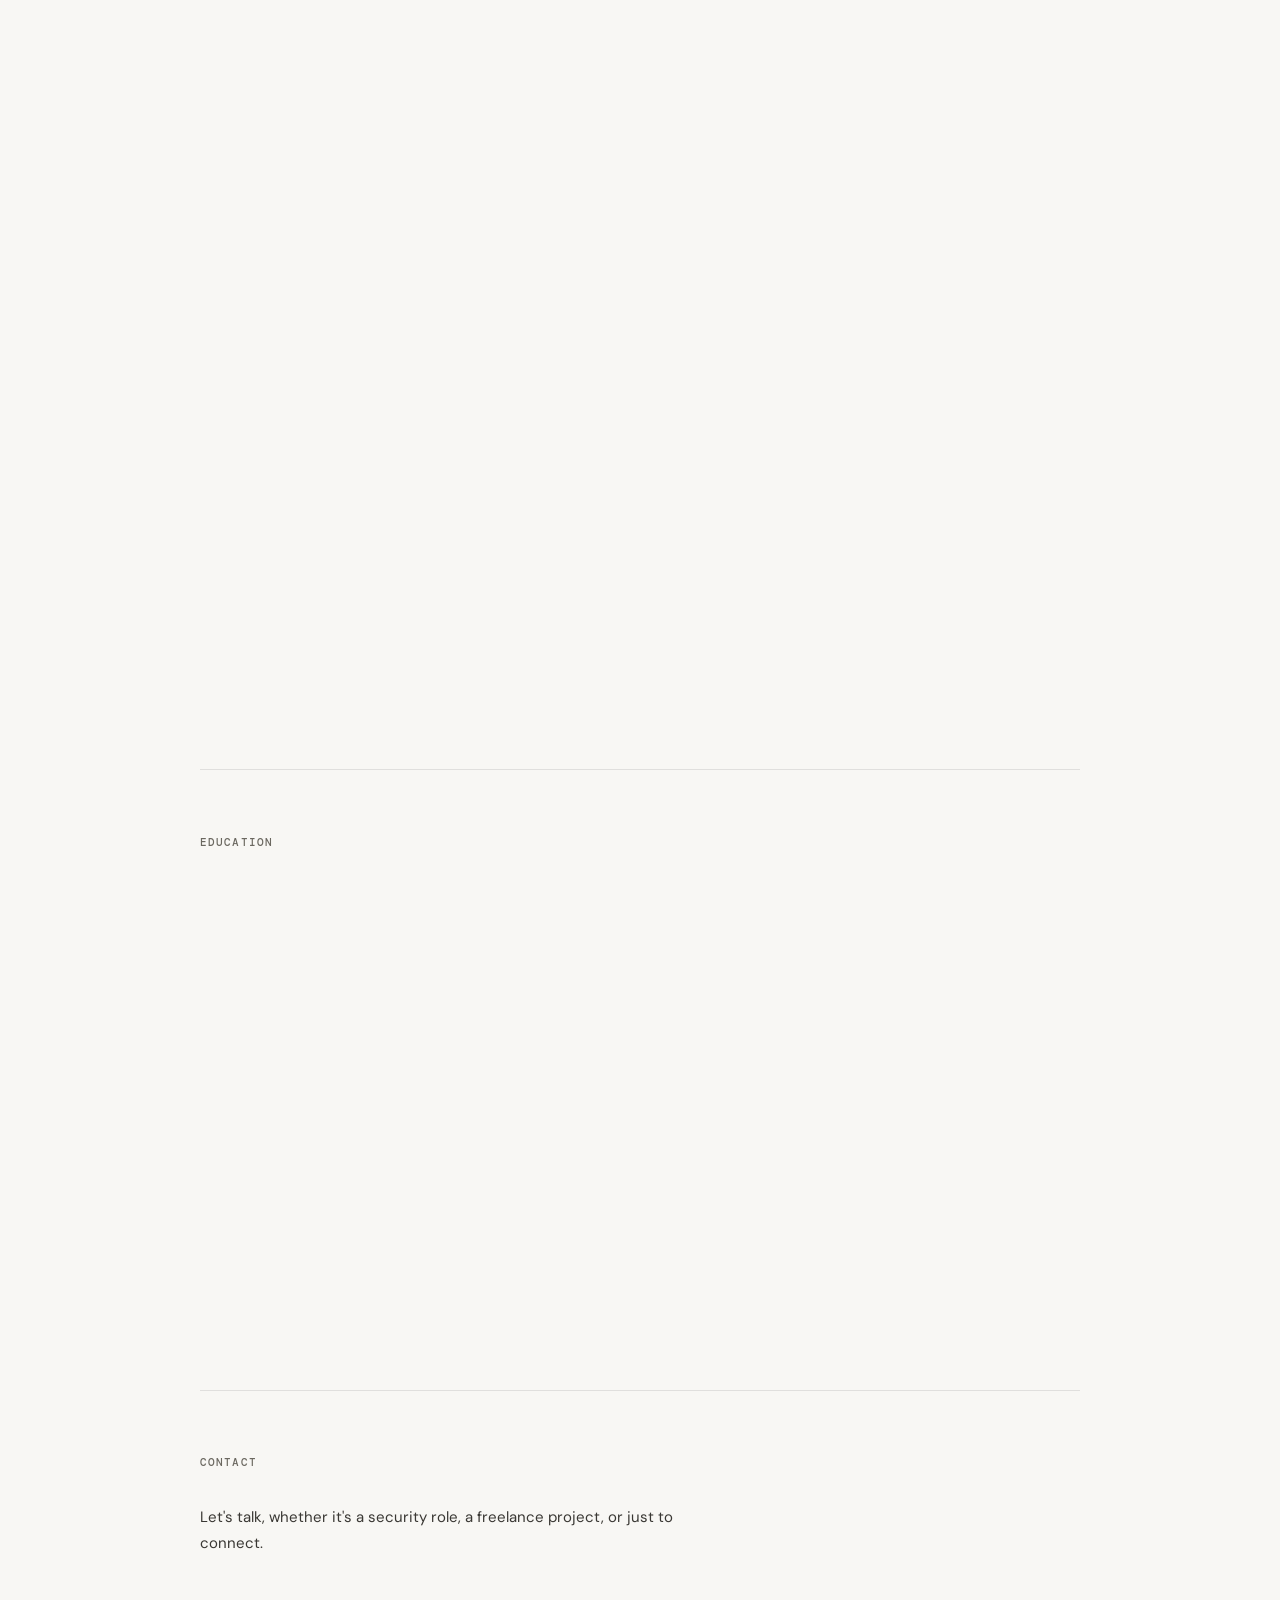
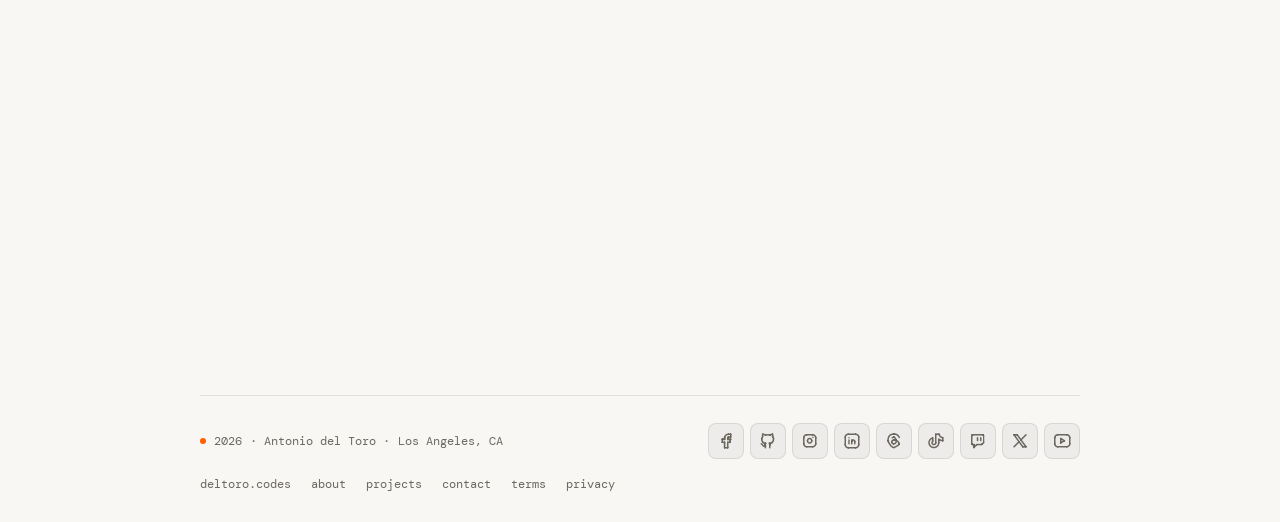
==== commit 9e29b2c3: "Case studies: cut audit findings, keep the fixes; remove private client details" ====
--- a/index.html
+++ b/index.html
@@ -319,7 +319,7 @@
             <a href="judah-security-hardening.html" class="project-card fade-in">
               <div class="project-tag"><span class="t" data-l="en">MERN Stack · Client · Security</span><span class="t" data-l="es">MERN Stack · Cliente · Seguridad</span></div>
               <h3 class="project-name">Judah Security</h3>
-              <div class="project-desc"><span class="t" data-l="en">Lead-generation site for a security guard and firearms training company: quote and course forms, an admin news editor and client reviews. Admin auth moved server-side, the API hardened and Trusted Types enforced. A+ (140/100) on Mozilla&rsquo;s HTTP Observatory.</span><span class="t" data-l="es">Sitio de captación de clientes para una empresa de guardias de seguridad y capacitación en armas de fuego: formularios de cotización y de cursos, un editor de noticias y reseñas de clientes. Autenticación de administrador en el servidor, una API reforzada y Trusted Types aplicado. A+ (140/100) en el HTTP Observatory de Mozilla.</span></div>
+              <div class="project-desc"><span class="t" data-l="en">Lead-generation site for a security guard and firearms training company: quote and course forms, an admin news editor and client reviews. Server-side admin auth, a hardened API and Trusted Types enforced. A+ (140/100) on Mozilla&rsquo;s HTTP Observatory.</span><span class="t" data-l="es">Sitio de captación de clientes para una empresa de guardias de seguridad y capacitación en armas de fuego: formularios de cotización y de cursos, un editor de noticias y reseñas de clientes. Autenticación de administrador en el servidor, una API reforzada y Trusted Types aplicado. A+ (140/100) en el HTTP Observatory de Mozilla.</span></div>
               <div class="project-footer">
                 <div class="project-stack">
                   <span class="stack-pill">React</span>
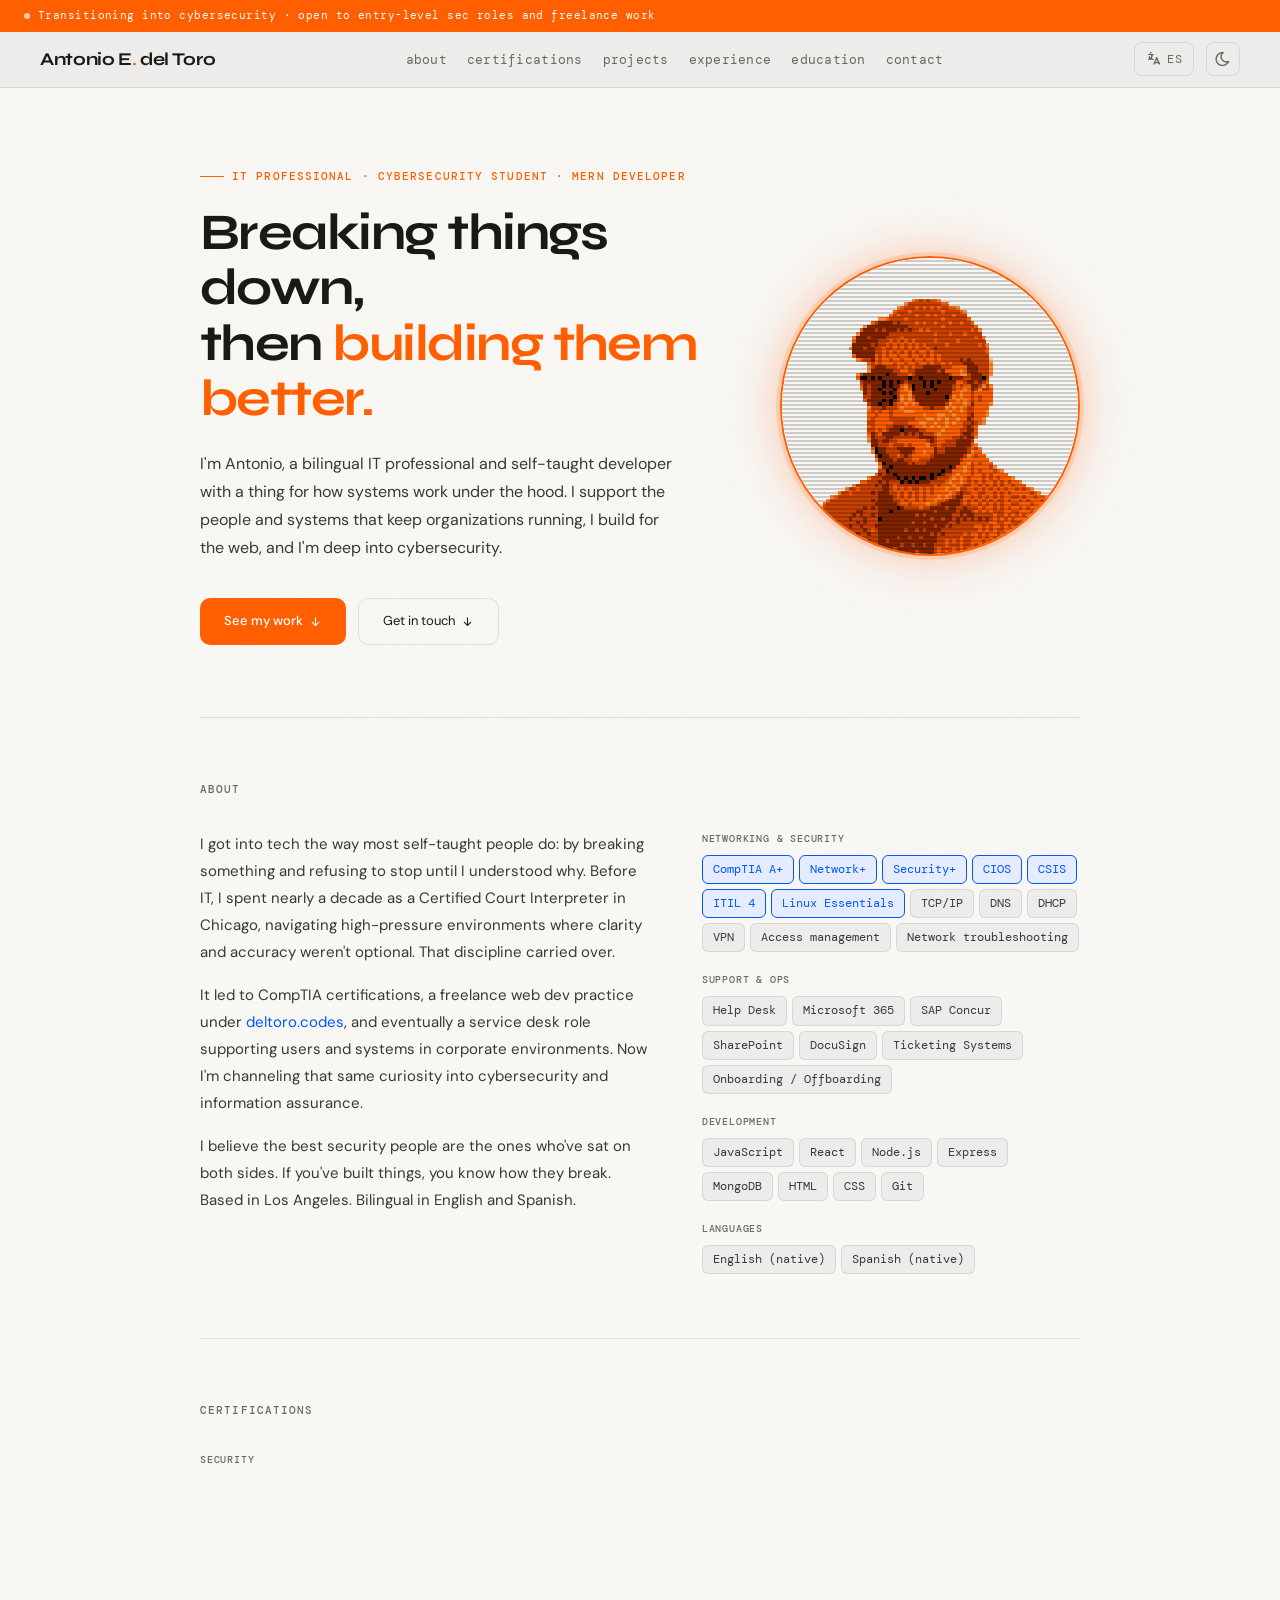
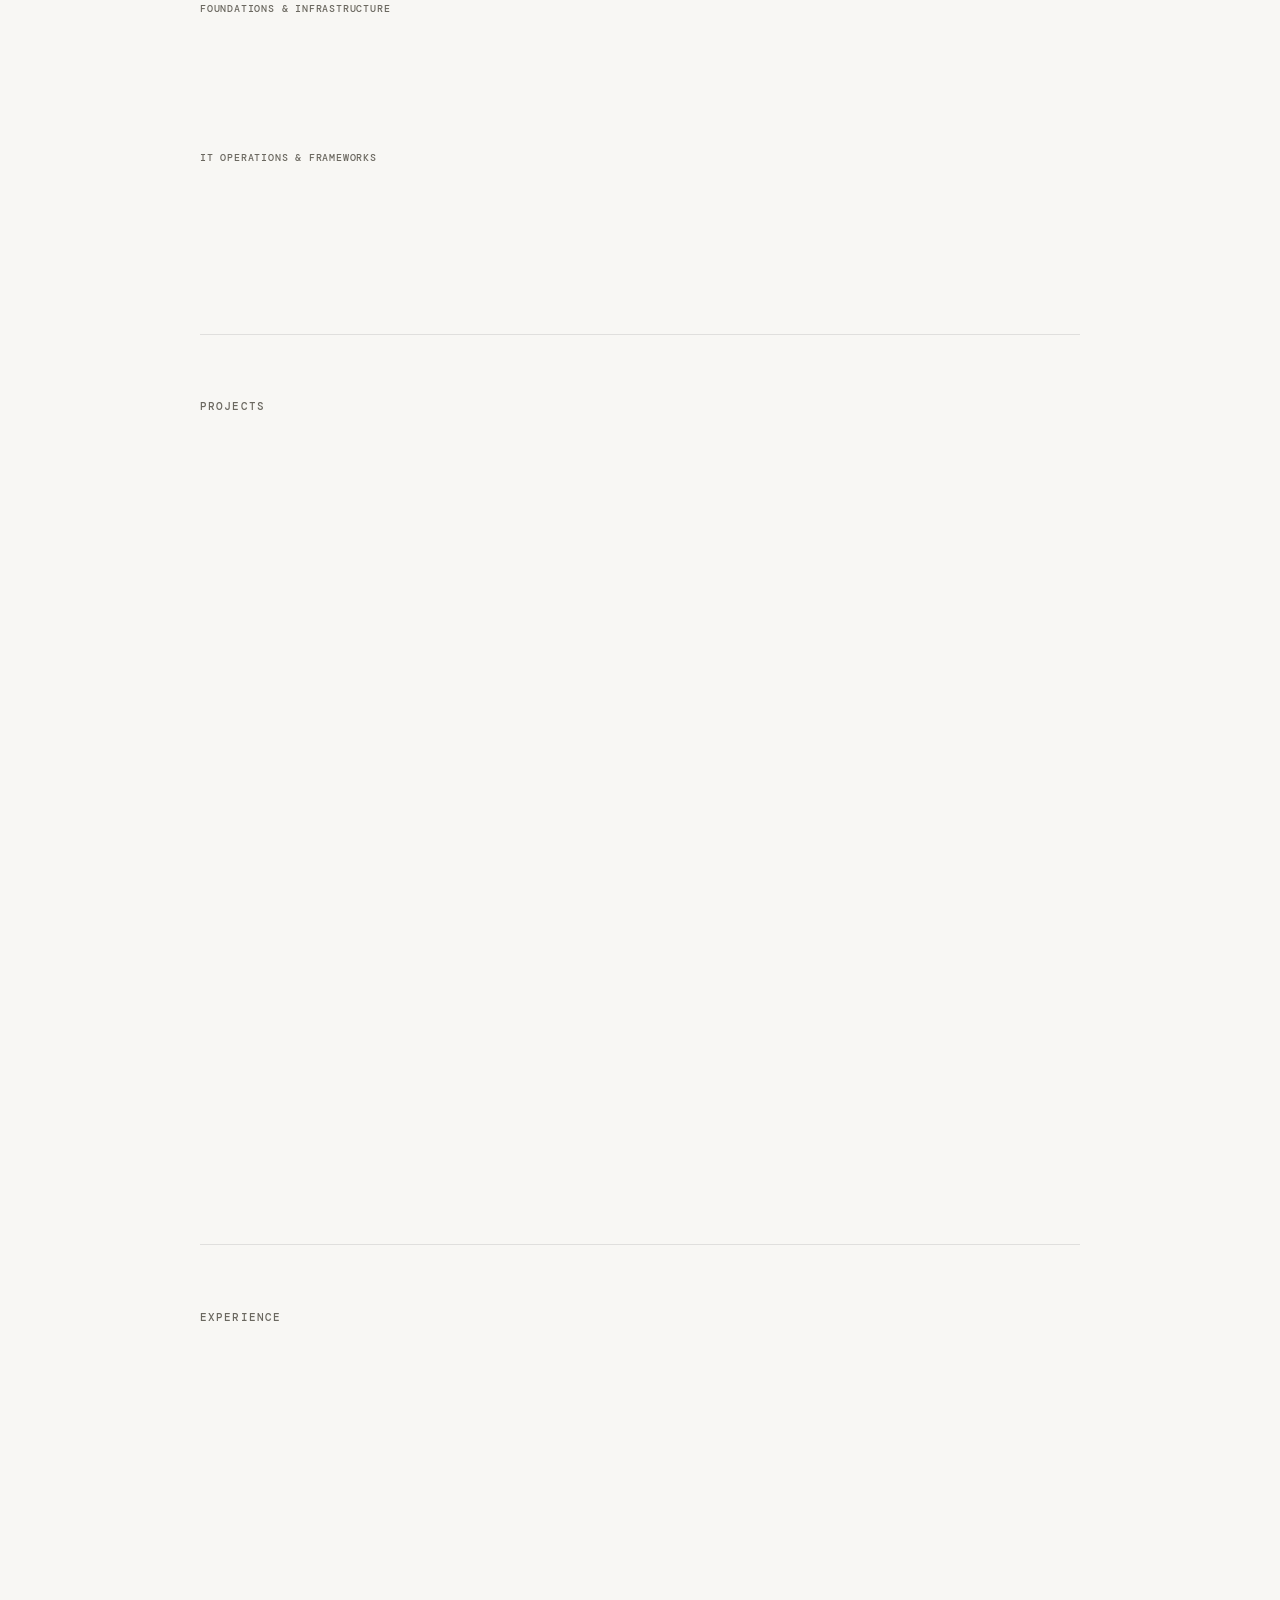
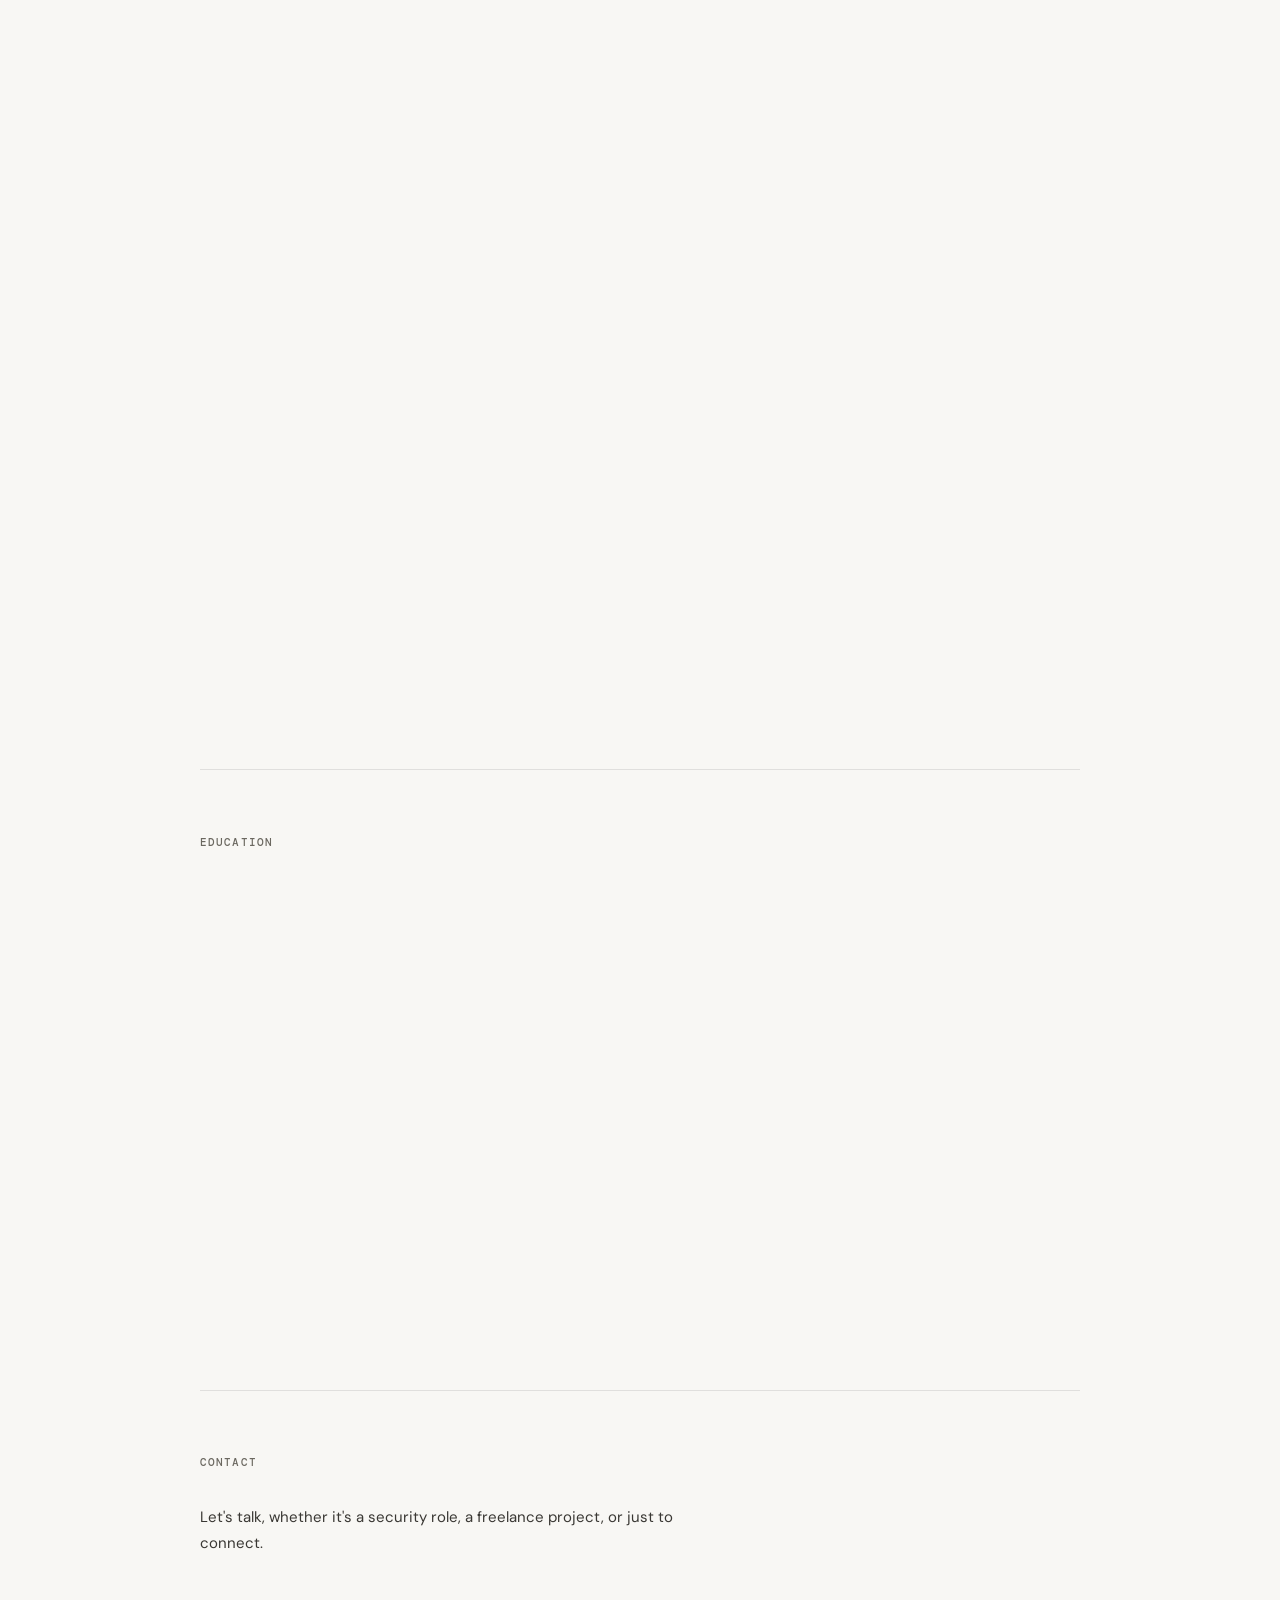
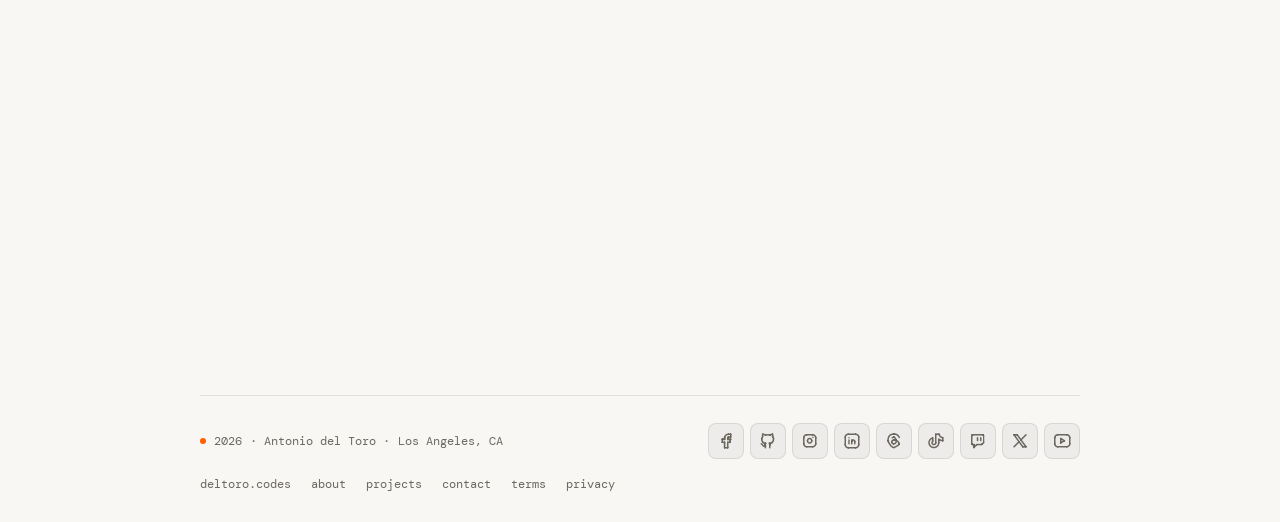
==== commit 1b181be8: "Add LPI Linux Essentials certification Co-Authored-By: Claude Opus 5.5 <noreply@anthropic.com> Claud" ====
--- a/index.html
+++ b/index.html
@@ -153,6 +153,7 @@
               <span class="skill-tag highlight">CIOS</span>
               <span class="skill-tag highlight">CSIS</span>
               <span class="skill-tag highlight">ITIL 4</span>
+              <span class="skill-tag highlight">Linux Essentials</span>
               <span class="skill-tag">TCP/IP</span>
               <span class="skill-tag">DNS</span>
               <span class="skill-tag">DHCP</span>
@@ -231,6 +232,14 @@
         <div class="cert-group">
           <div class="cert-group-label"><span class="t" data-l="en">Foundations &amp; Infrastructure</span><span class="t" data-l="es">Fundamentos e Infraestructura</span></div>
           <div class="cert-grid">
+            <a href="https://www.credly.com/badges/ec563d24-d1ec-4a2e-8347-0fc2f71d2e32" target="_blank" rel="noopener" class="cert-card fade-in">
+              <img class="cert-badge" src="badges/lpi-linux-essentials.png" alt="LPI Linux Essentials badge" width="52" height="52" loading="lazy" decoding="async">
+              <div>
+                <div class="cert-issuer"><span class="t" data-l="en">Linux Professional Institute · Oct 2026</span><span class="t" data-l="es">Linux Professional Institute · octubre 2026</span></div>
+                <h3 class="cert-name">Linux Essentials</h3>
+              </div>
+              <i class="ti ti-arrow-up-right cert-arrow"></i>
+            </a>
             <a href="https://www.credly.com/badges/2637667e-971f-40a0-b32e-607f46a8186d" target="_blank" rel="noopener" class="cert-card fade-in">
               <img class="cert-badge" src="badges/comptia-network-plus.png" alt="CompTIA Network+ ce badge" width="52" height="52" loading="lazy" decoding="async">
               <div>
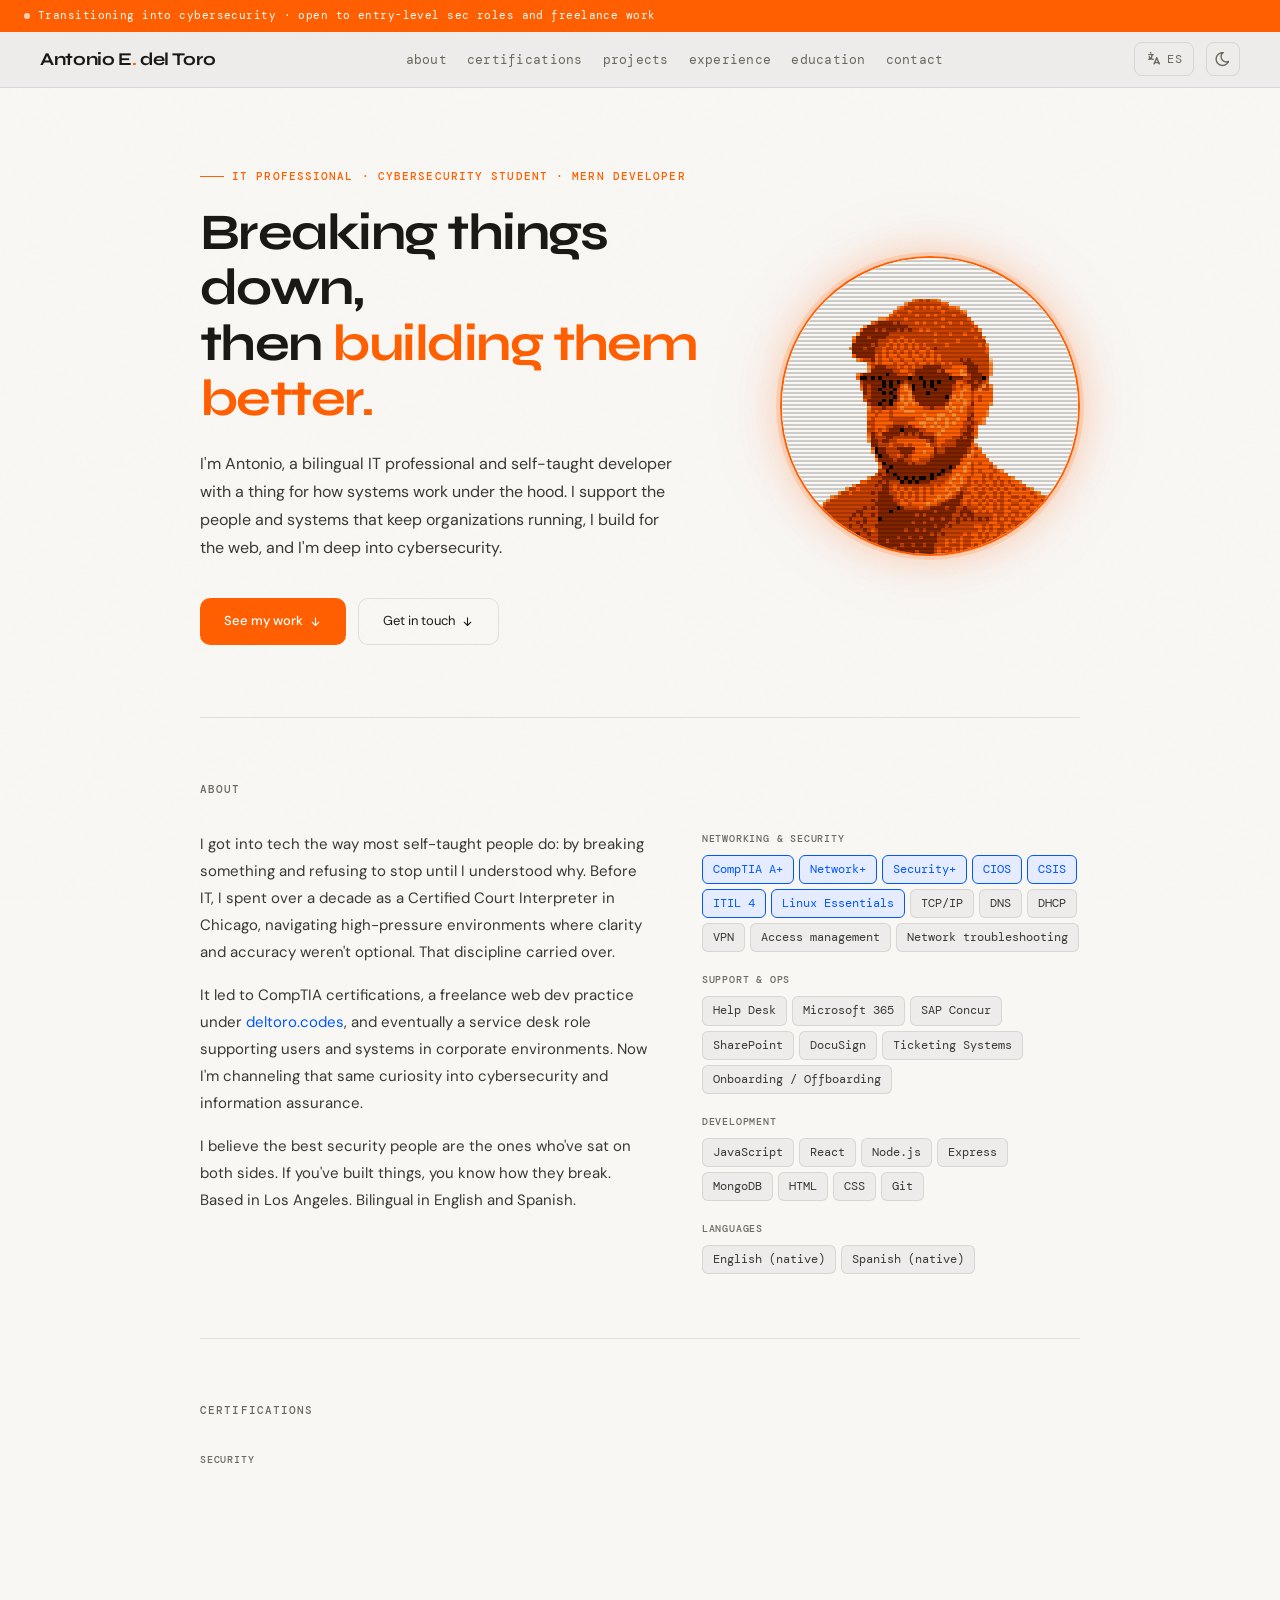
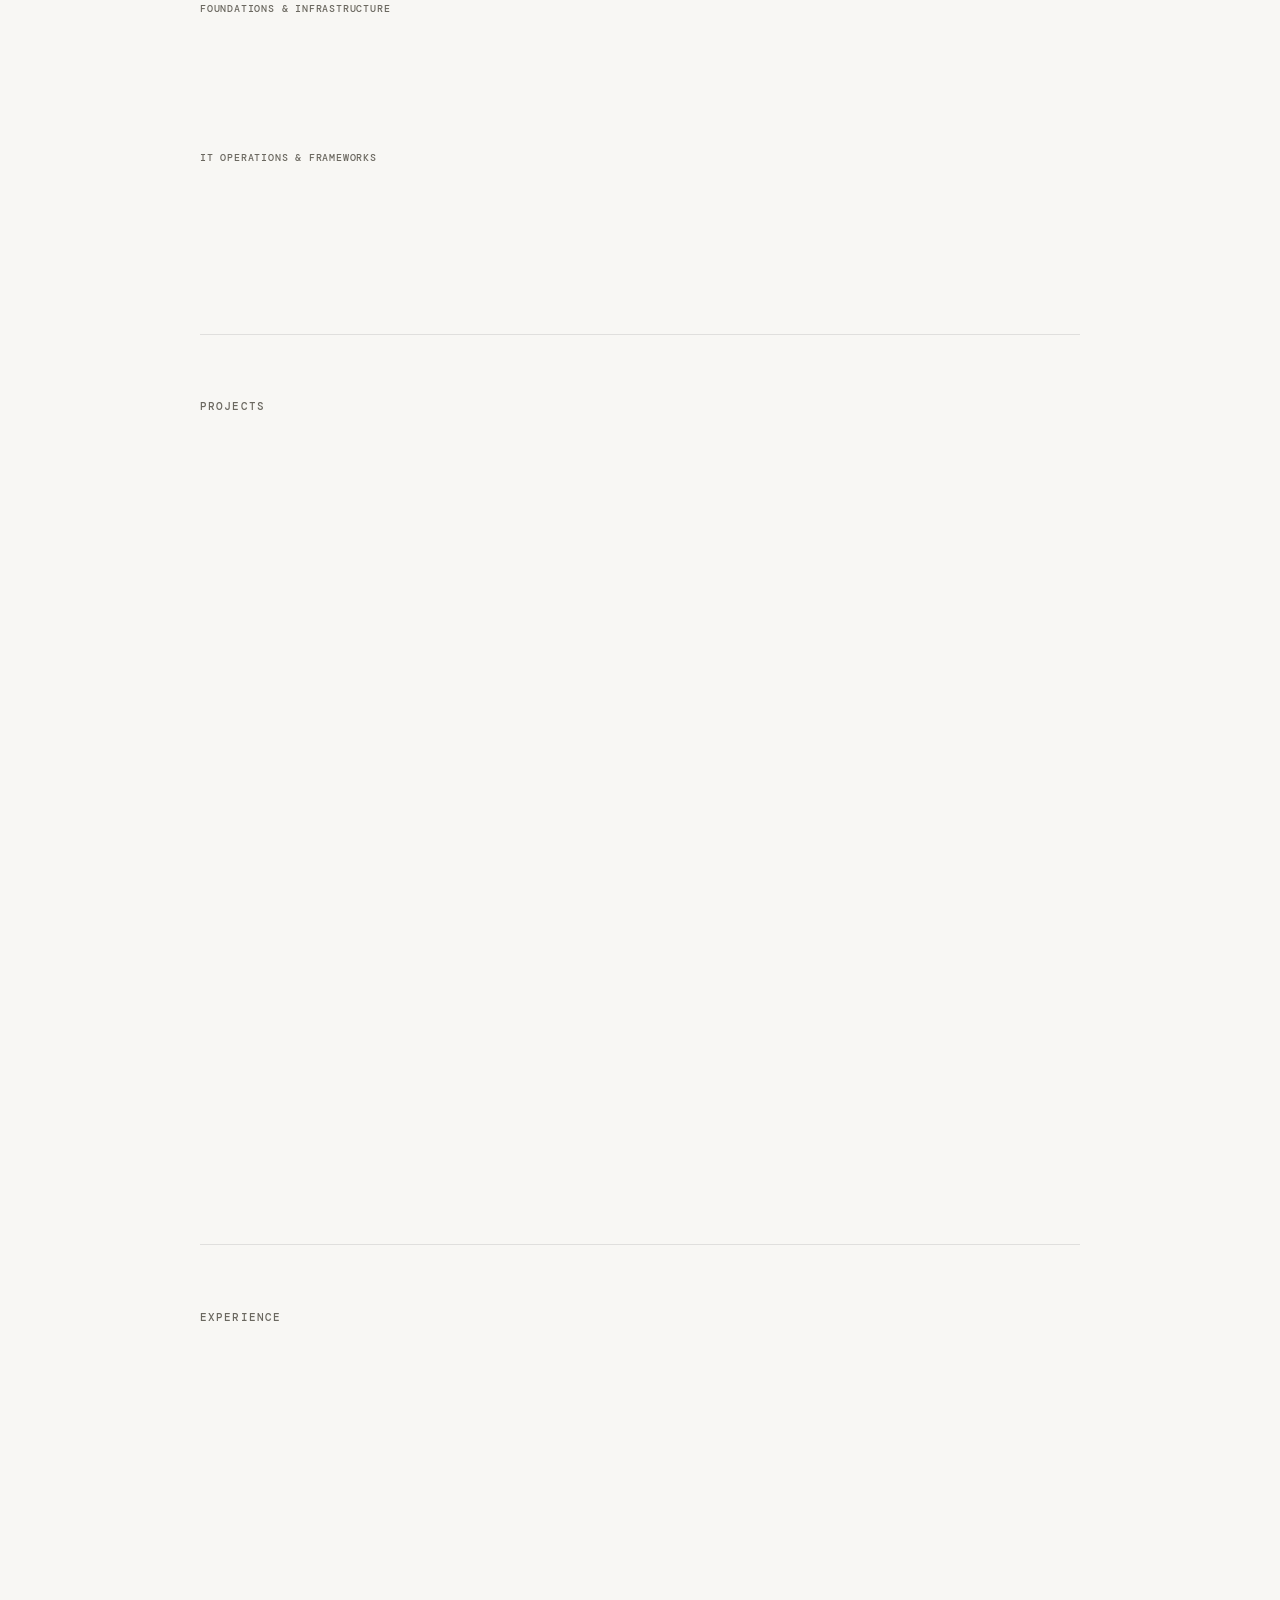
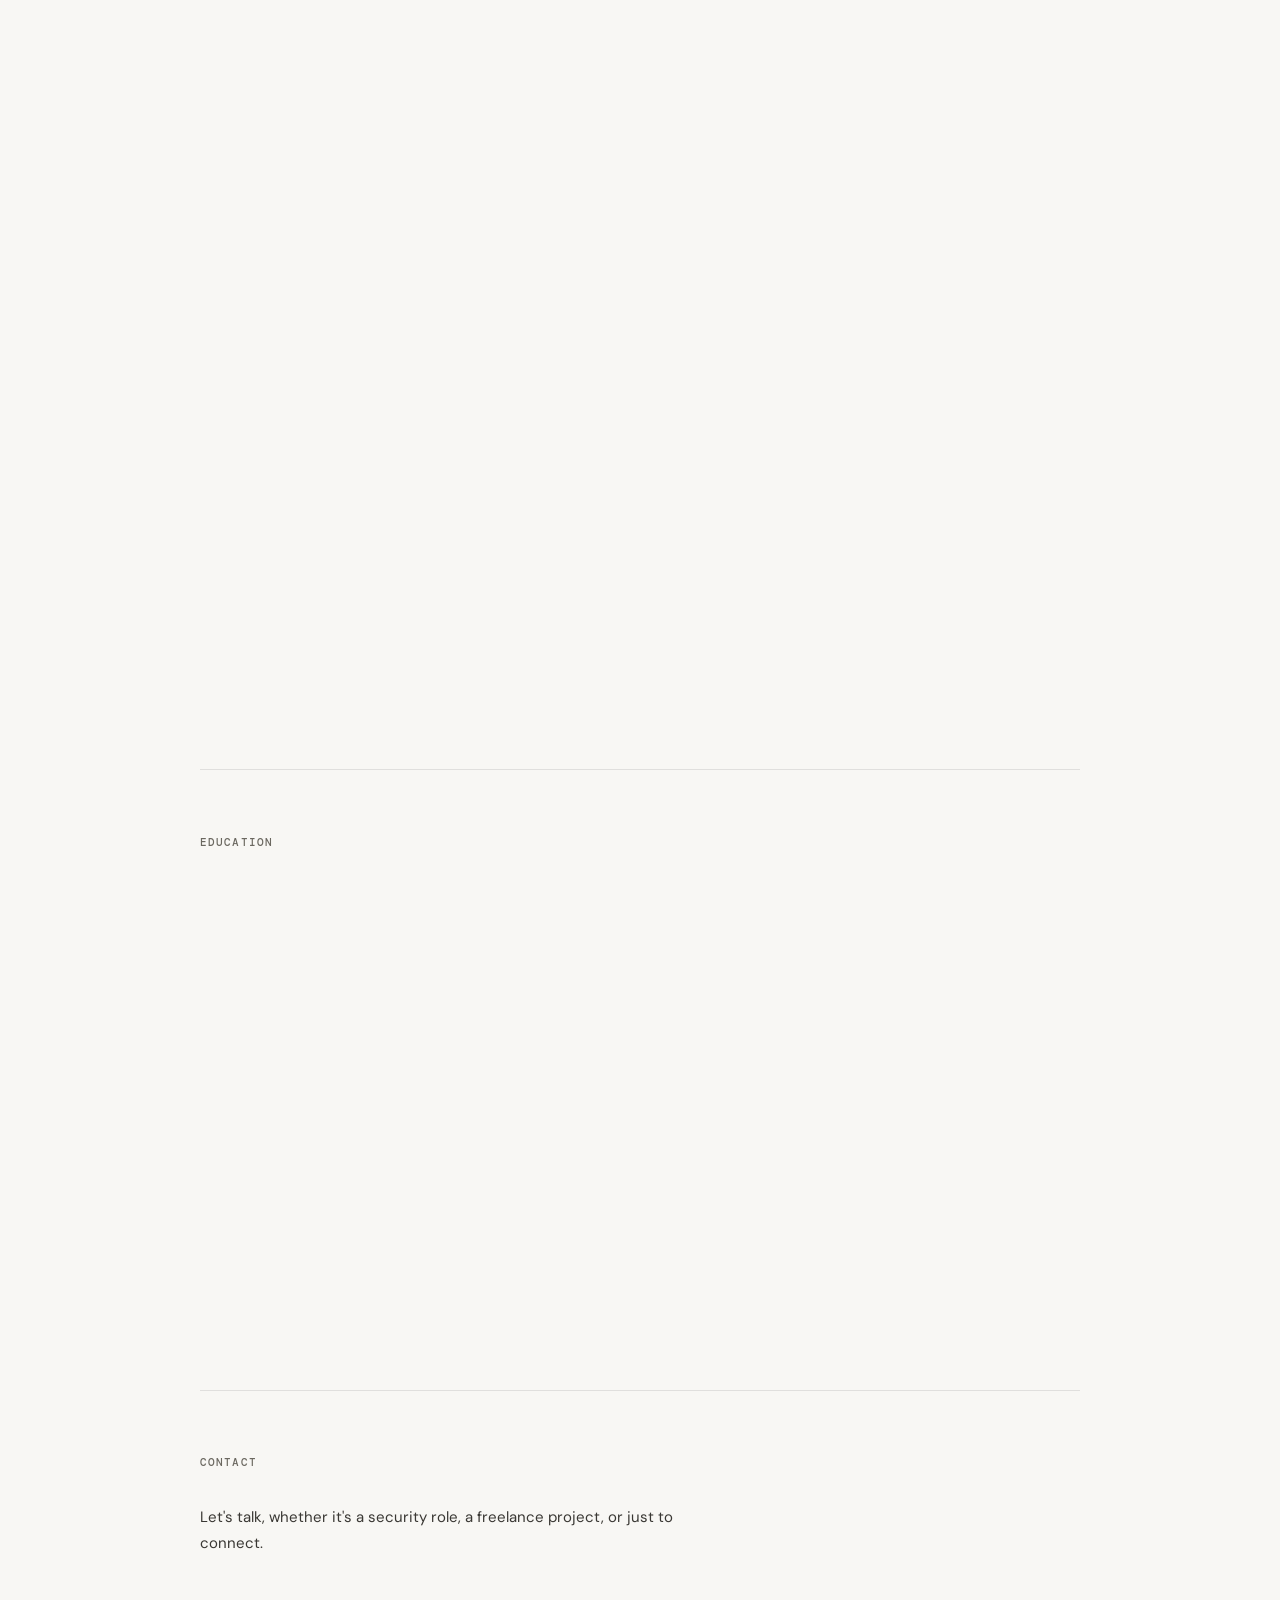
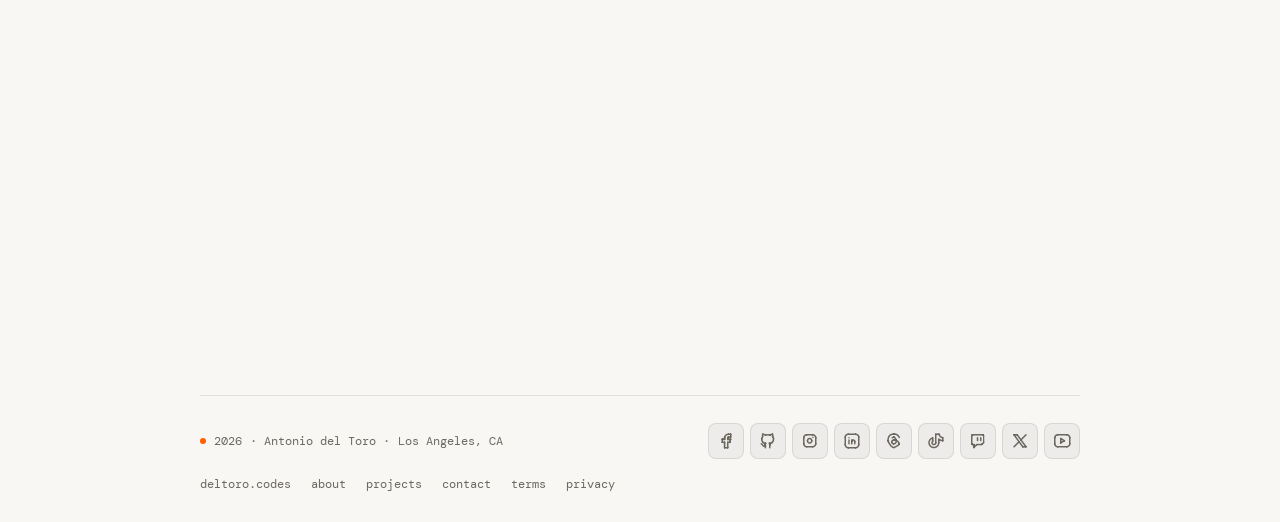
==== commit 33a9083a: "About: over a decade as court interpreter (EN/ES) Co-Authored-By: Claude Opus 5.5 <noreply@anthropic" ====
--- a/index.html
+++ b/index.html
@@ -139,7 +139,7 @@
       </div>
       <div class="about-grid">
         <div class="about-text fade-in">
-          <p><span class="t" data-l="en">I got into tech the way most self-taught people do: by breaking something and refusing to stop until I understood why. Before IT, I spent nearly a decade as a Certified Court Interpreter in Chicago, navigating high-pressure environments where clarity and accuracy weren't optional. That discipline carried over.</span><span class="t" data-l="es">Entré en la tecnología como la mayoría de los autodidactas: rompiendo algo y negándome a parar hasta entender por qué. Antes de TI, pasé casi una década como Intérprete Judicial Certificado en Chicago, desenvolviéndome en entornos de alta presión donde la claridad y la precisión no eran opcionales. Esa disciplina me acompañó.</span></p>
+          <p><span class="t" data-l="en">I got into tech the way most self-taught people do: by breaking something and refusing to stop until I understood why. Before IT, I spent over a decade as a Certified Court Interpreter in Chicago, navigating high-pressure environments where clarity and accuracy weren't optional. That discipline carried over.</span><span class="t" data-l="es">Entré en la tecnología como la mayoría de los autodidactas: rompiendo algo y negándome a parar hasta entender por qué. Antes de TI, pasé más de una década como Intérprete Judicial Certificado en Chicago, desenvolviéndome en entornos de alta presión donde la claridad y la precisión no eran opcionales. Esa disciplina me acompañó.</span></p>
           <p><span class="t" data-l="en">It led to CompTIA certifications, a freelance web dev practice under <a href="https://www.deltoro.codes" target="_blank" rel="noopener">deltoro.codes</a>, and eventually a service desk role supporting users and systems in corporate environments. Now I'm channeling that same curiosity into cybersecurity and information assurance.</span><span class="t" data-l="es">Me llevó a certificaciones de CompTIA, a una práctica freelance de desarrollo web bajo <a href="https://www.deltoro.codes" target="_blank" rel="noopener">deltoro.codes</a>, y con el tiempo a un puesto en la mesa de servicio dando soporte a usuarios y sistemas en entornos corporativos. Ahora canalizo esa misma curiosidad hacia la ciberseguridad y la seguridad de la información.</span></p>
           <p><span class="t" data-l="en">I believe the best security people are the ones who've sat on both sides. If you've built things, you know how they break. Based in Los Angeles. Bilingual in English and Spanish.</span><span class="t" data-l="es">Creo que las mejores personas en seguridad son las que han estado en ambos lados. Quien ha construido cosas sabe cómo se rompen. Radicado en Los Ángeles. Bilingüe en inglés y español.</span></p>
         </div>
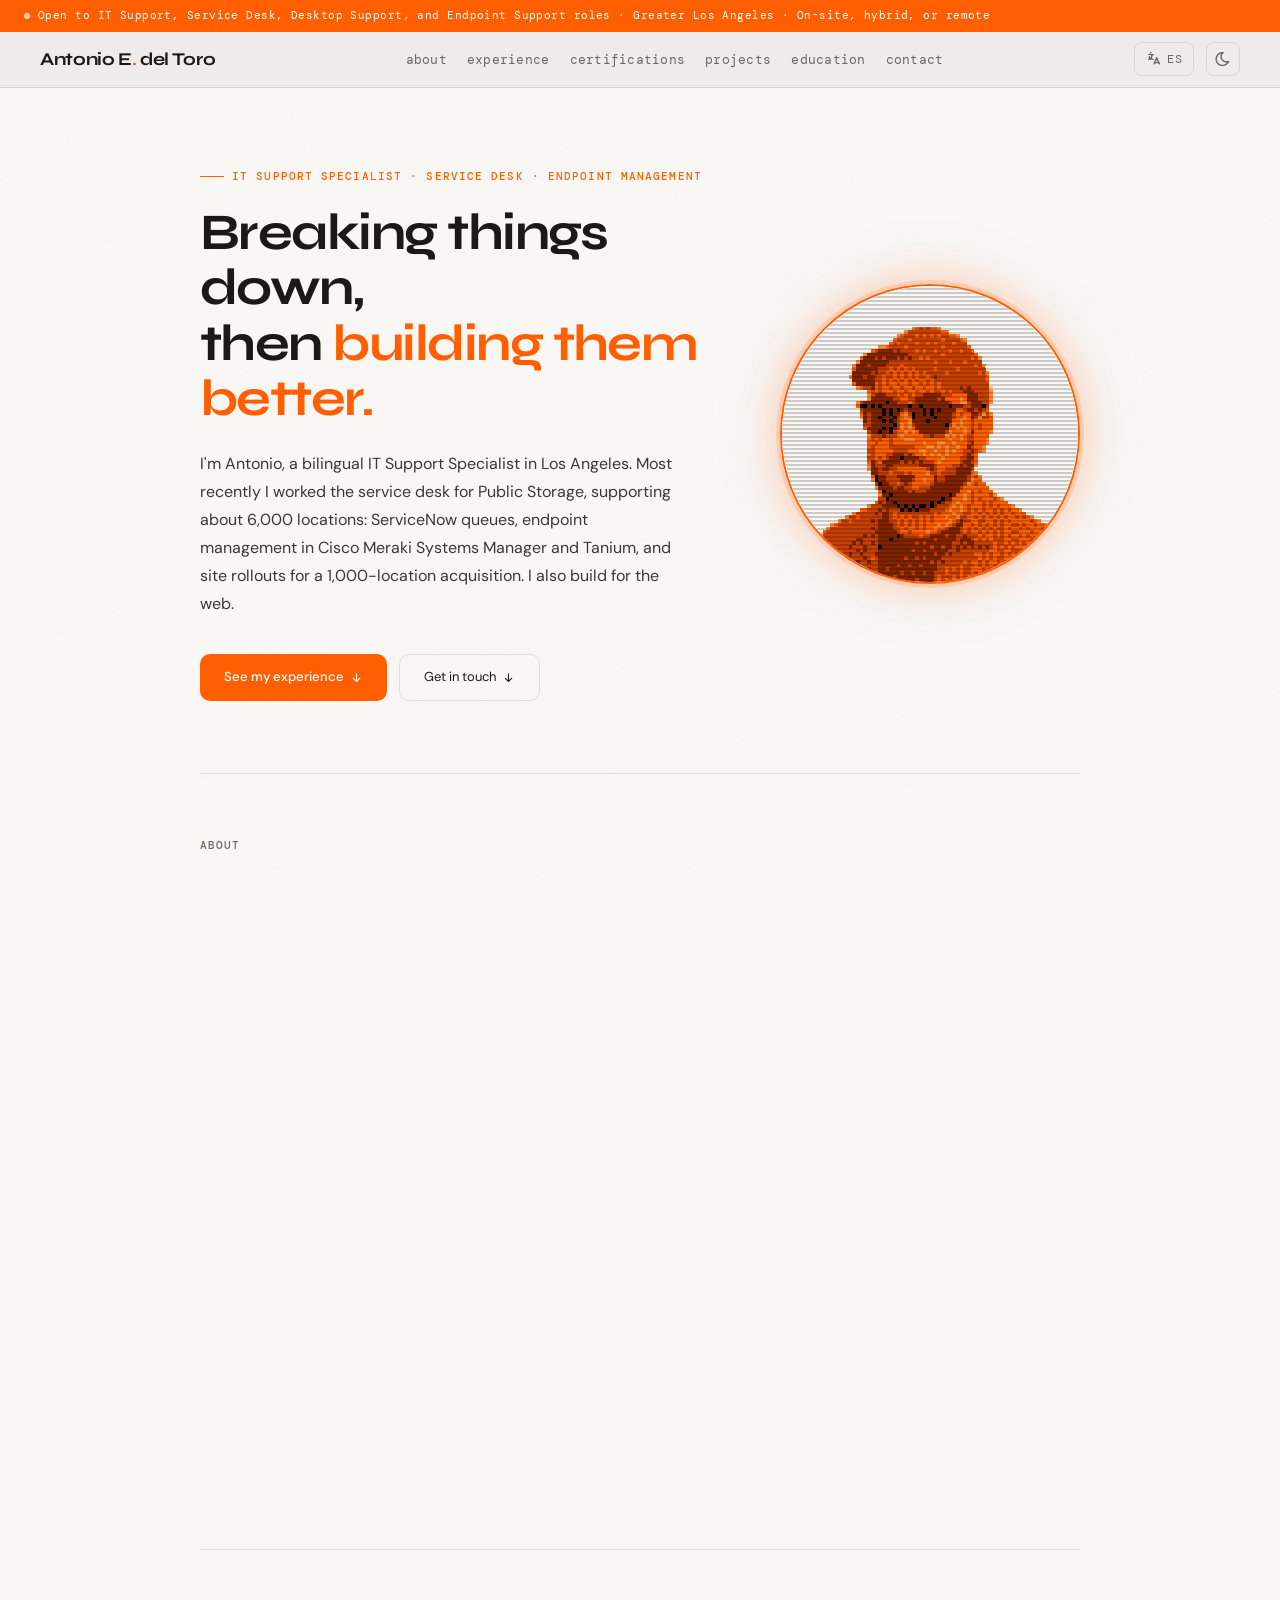
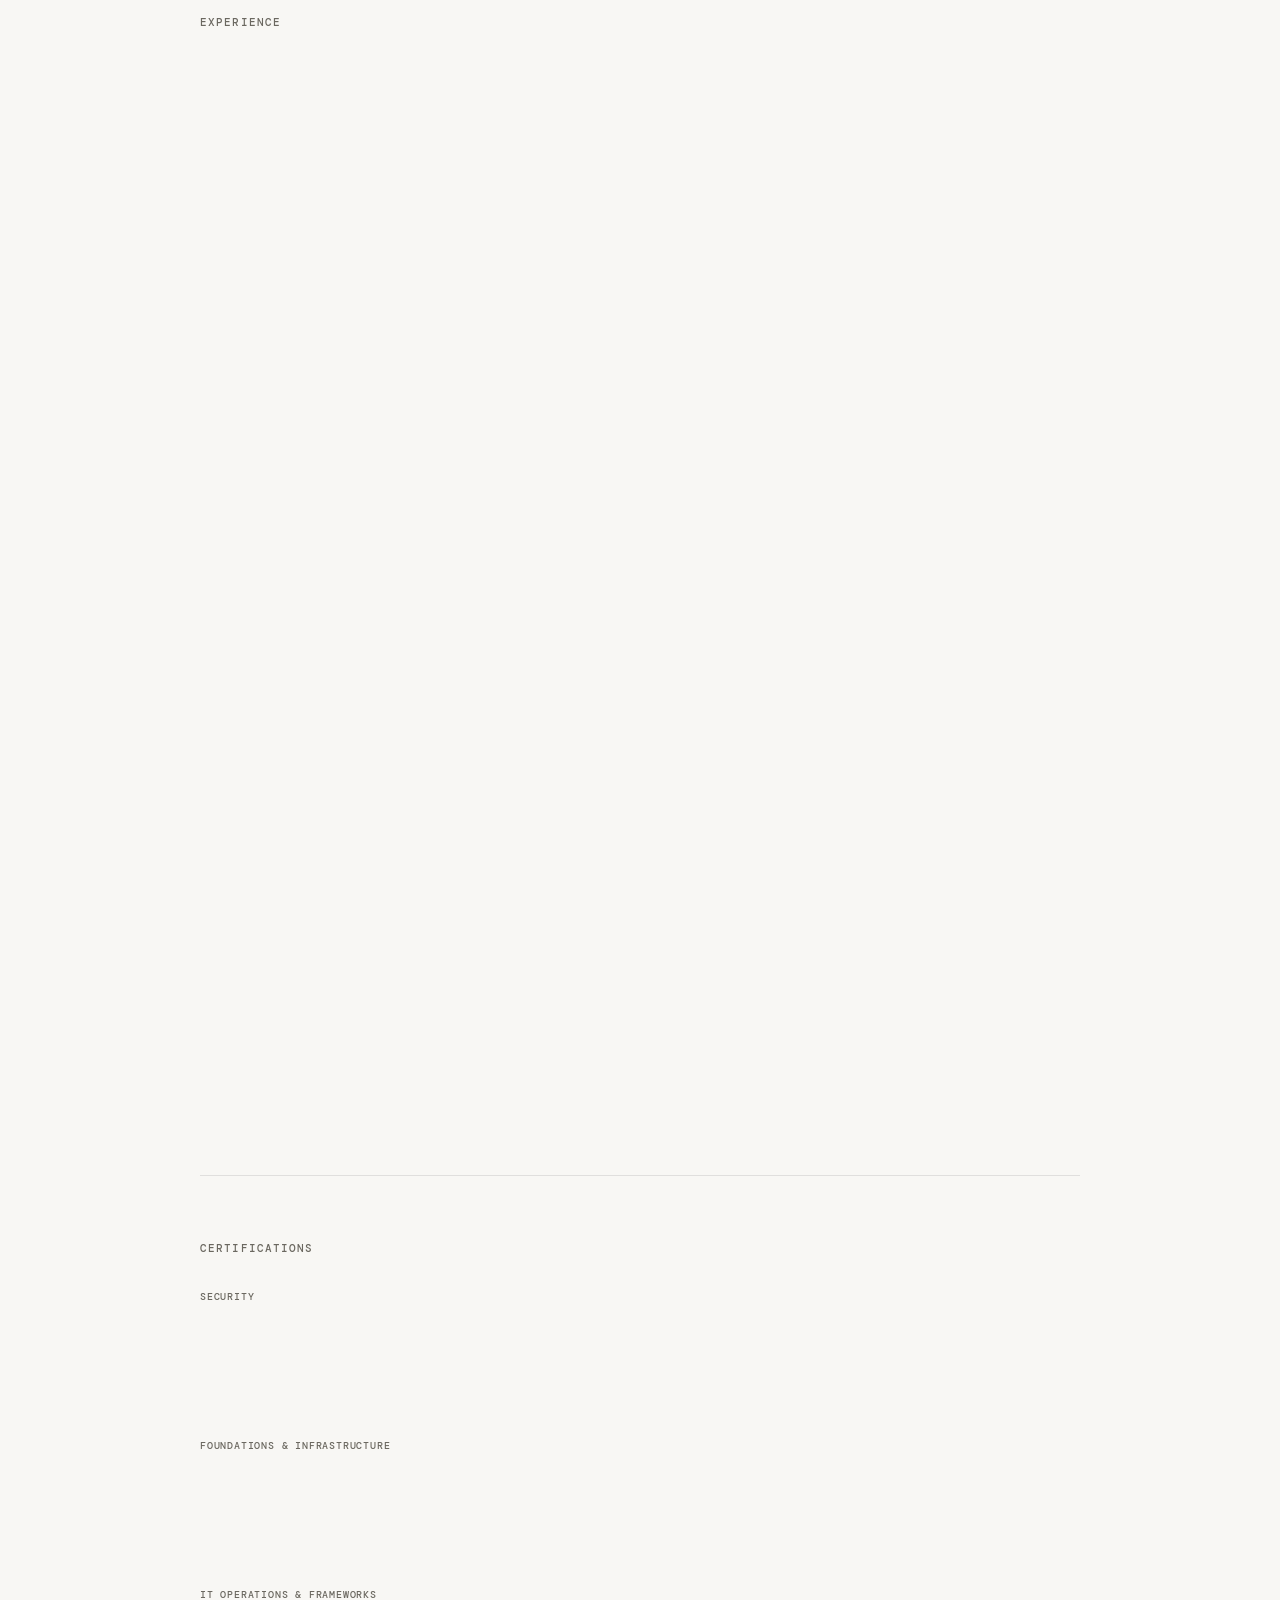
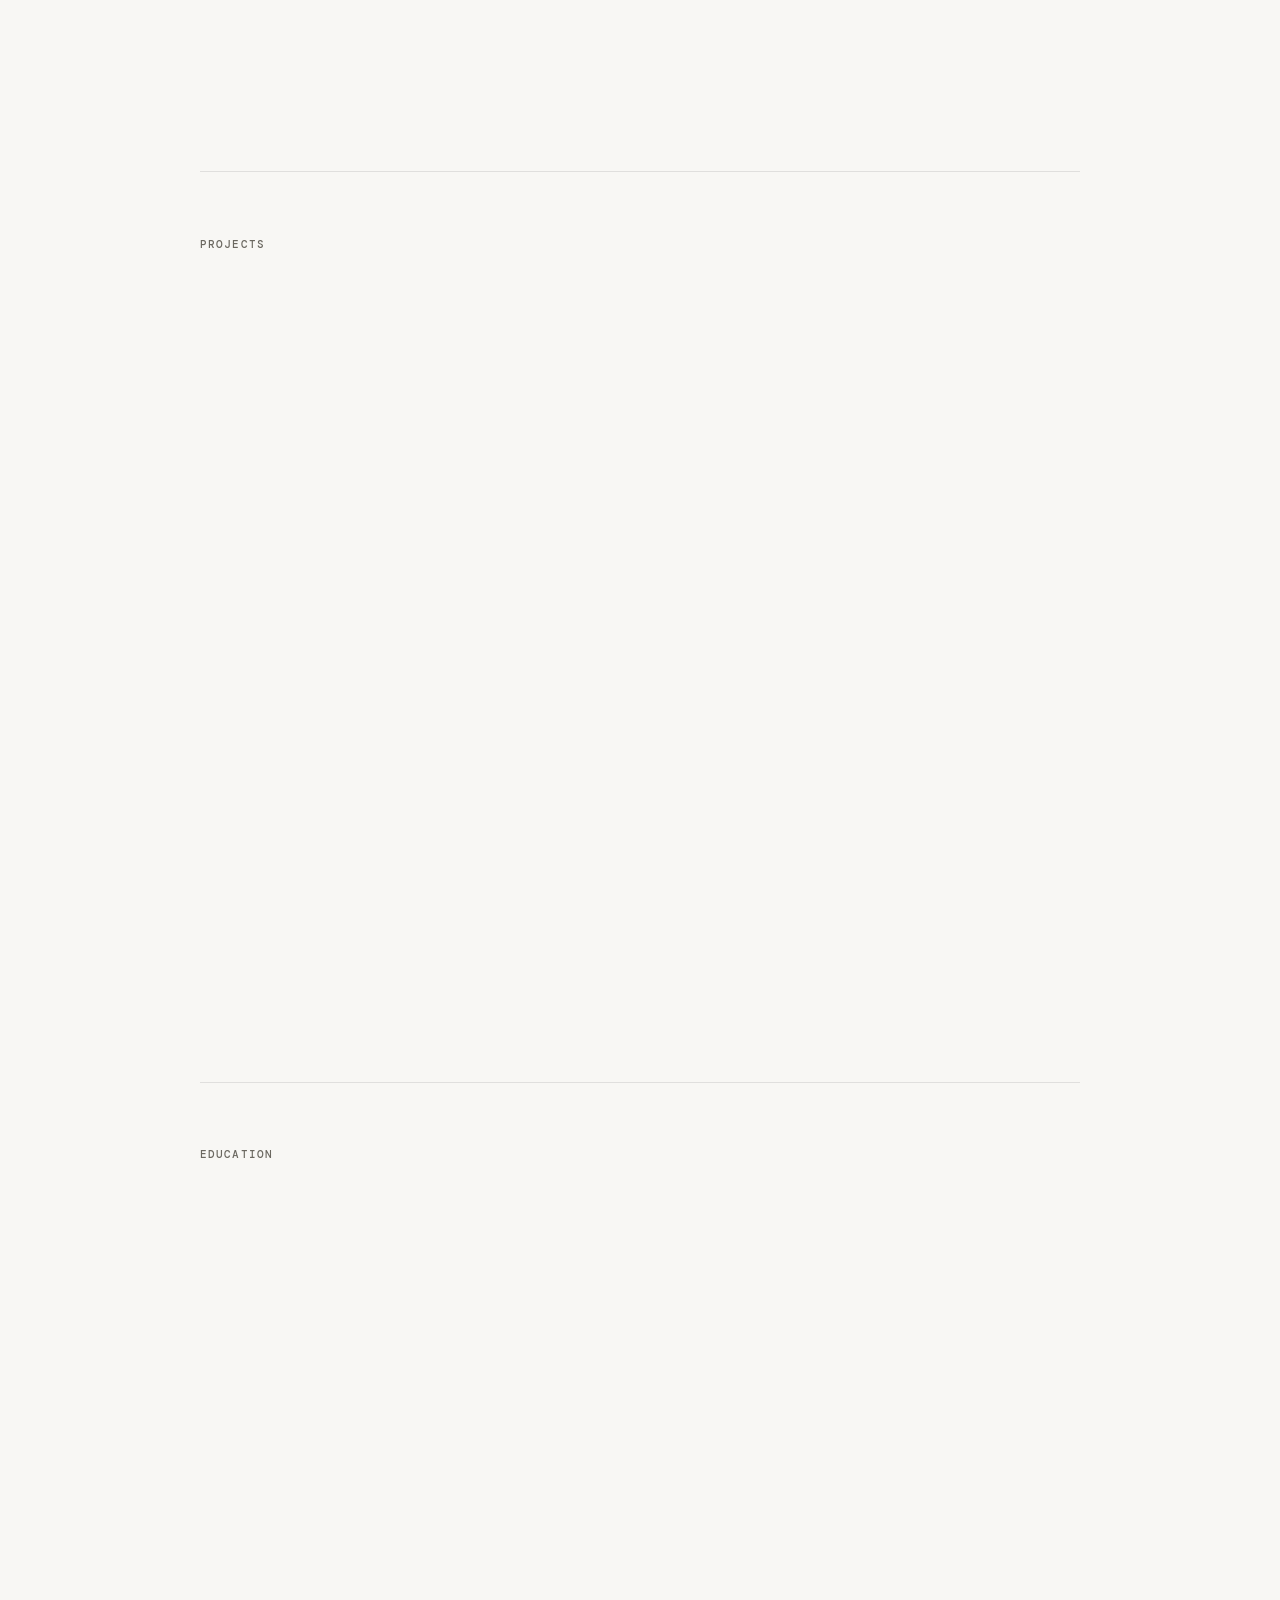
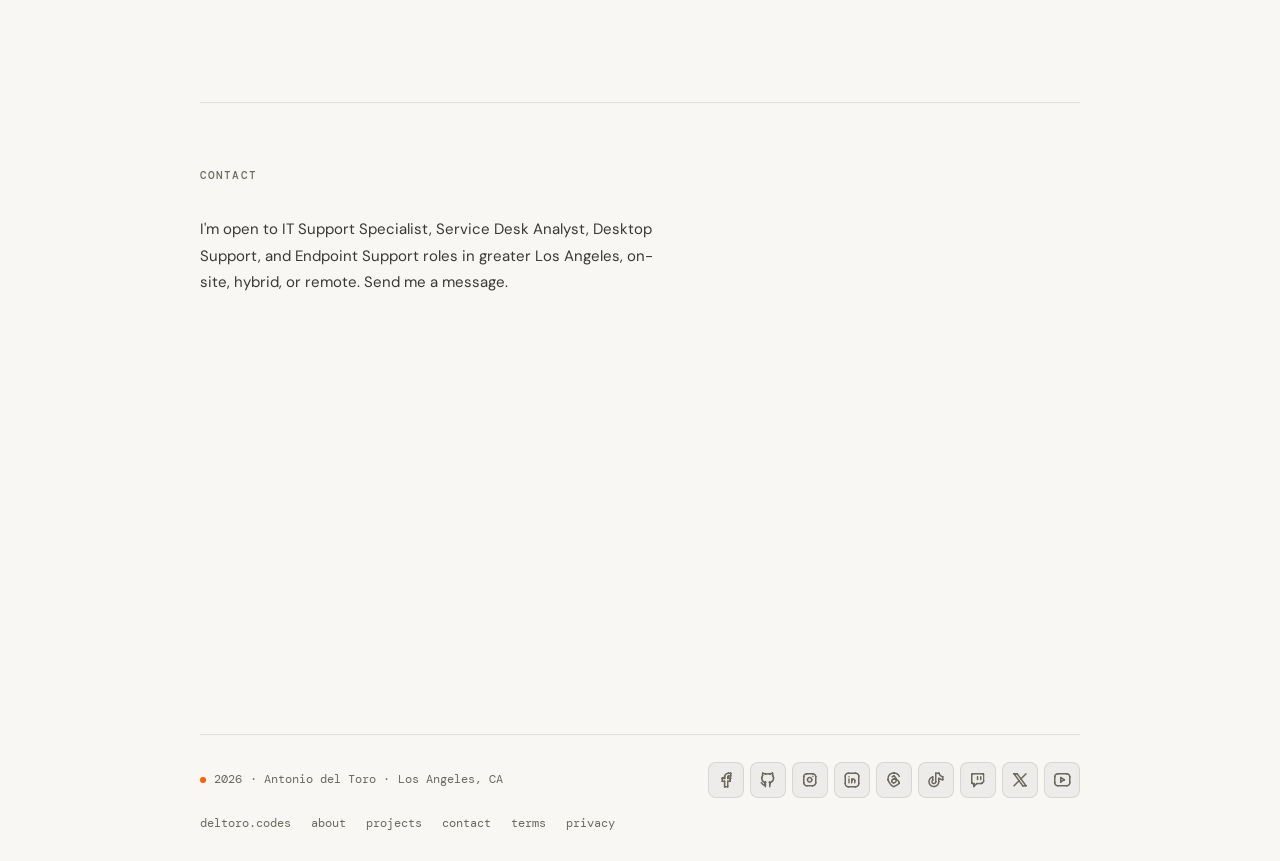
==== commit dfd2eebf: "Reposition site around IT support Hero, About, availability bar and contact now present an IT Suppor" ====
--- a/index.html
+++ b/index.html
@@ -8,10 +8,10 @@
 <meta http-equiv="Content-Security-Policy" content="default-src 'none'; script-src 'self'; style-src 'self'; font-src 'self'; img-src 'self' data:; manifest-src 'self'; form-action 'self'; base-uri 'none'; object-src 'none'; frame-src 'none'; worker-src 'none'; require-trusted-types-for 'script'; trusted-types 'none'; upgrade-insecure-requests">
 <meta name="referrer" content="strict-origin-when-cross-origin">
 
-<title>Antonio E. del Toro | IT Professional & Cybersecurity Student</title>
+<title>Antonio E. del Toro | IT Support Specialist in Los Angeles</title>
 
 <!-- Primary Meta -->
-<meta name="description" content="Antonio E. del Toro: bilingual IT professional, cybersecurity student, and self-taught MERN developer based in Los Angeles, CA.">
+<meta name="description" content="Antonio E. del Toro: bilingual IT Support Specialist in Los Angeles. Service desk, desktop support, and endpoint management. CompTIA A+, Network+, Security+, ITIL 4.">
 <meta name="author" content="Antonio E. del Toro">
 <meta name="robots" content="index, follow">
 <link rel="canonical" href="https://www.antonioedeltoro.com">
@@ -19,8 +19,8 @@
 <!-- Open Graph (Facebook, LinkedIn) -->
 <meta property="og:type" content="website">
 <meta property="og:url" content="https://www.antonioedeltoro.com">
-<meta property="og:title" content="Antonio E. del Toro | IT Professional & Cybersecurity Student">
-<meta property="og:description" content="Bilingual IT professional, cybersecurity student, and self-taught MERN developer based in Los Angeles, CA.">
+<meta property="og:title" content="Antonio E. del Toro | IT Support Specialist in Los Angeles">
+<meta property="og:description" content="Bilingual IT Support Specialist in Los Angeles. Service desk, desktop support, and endpoint management. CompTIA A+, Network+, Security+, ITIL 4.">
 <meta property="og:image" content="https://www.antonioedeltoro.com/og-image.jpg">
 <meta property="og:image:width" content="1200">
 <meta property="og:image:height" content="630">
@@ -30,8 +30,8 @@
 <!-- Twitter Card -->
 <meta name="twitter:card" content="summary_large_image">
 <meta name="twitter:url" content="https://www.antonioedeltoro.com">
-<meta name="twitter:title" content="Antonio E. del Toro | IT Professional & Cybersecurity Student">
-<meta name="twitter:description" content="Bilingual IT professional, cybersecurity student, and self-taught MERN developer based in Los Angeles, CA.">
+<meta name="twitter:title" content="Antonio E. del Toro | IT Support Specialist in Los Angeles">
+<meta name="twitter:description" content="Bilingual IT Support Specialist in Los Angeles. Service desk, desktop support, and endpoint management. CompTIA A+, Network+, Security+, ITIL 4.">
 <meta name="twitter:image" content="https://www.antonioedeltoro.com/og-image.jpg">
 <meta name="twitter:creator" content="@antonioedeltoro">
 
@@ -43,8 +43,8 @@
   "name": "Antonio E. del Toro",
   "url": "https://www.antonioedeltoro.com",
   "image": "https://www.antonioedeltoro.com/og-image.jpg",
-  "jobTitle": "IT Professional & Cybersecurity Student",
-  "description": "Bilingual IT professional, cybersecurity student, and self-taught MERN developer based in Los Angeles, CA.",
+  "jobTitle": "IT Support Specialist",
+  "description": "Bilingual IT Support Specialist in Los Angeles. Service desk, desktop support, and endpoint management. CompTIA A+, Network+, Security+, ITIL 4.",
   "address": {
     "@type": "PostalAddress",
     "addressLocality": "Los Angeles",
@@ -96,7 +96,7 @@
 
 <div class="avail-bar">
   <div class="avail-dot"></div>
-  <span><span class="t" data-l="en">Transitioning into cybersecurity · open to entry-level sec roles and freelance work</span><span class="t" data-l="es">En transición hacia la ciberseguridad · abierto a puestos de seguridad de nivel inicial y trabajo freelance</span></span>
+  <span><span class="t" data-l="en">Open to IT Support, Service Desk, Desktop Support, and Endpoint Support roles · Greater Los Angeles · On-site, hybrid, or remote</span><span class="t" data-l="es">Disponible para puestos de Soporte de TI, Mesa de Servicio, Soporte de Escritorio y Soporte de Endpoints · Gran Los Ángeles · Presencial, híbrido o remoto</span></span>
 </div>
 
 <div id="site-nav"></div>
@@ -107,7 +107,7 @@
     <div class="container">
       <div class="hero-inner">
         <div class="hero-text">
-          <div class="hero-tag"><span class="t" data-l="en">IT Professional · Cybersecurity Student · MERN Developer</span><span class="t" data-l="es">Profesional de TI · Estudiante de Ciberseguridad · Desarrollador MERN</span></div>
+          <div class="hero-tag"><span class="t" data-l="en">IT Support Specialist · Service Desk · Endpoint Management</span><span class="t" data-l="es">Especialista en Soporte de TI · Mesa de Servicio · Gestión de Endpoints</span></div>
           <h1><span class="t" data-l="en">Breaking things down,<br>then <em>building them better.</em></span><span class="t" data-l="es">Desarmando las cosas,<br>para luego <em>construirlas mejor.</em></span></h1>
           <div class="hero-image-mobile-wrap">
             <div class="hero-image-wrap">
@@ -115,9 +115,9 @@
               <div class="scanline"></div>
             </div>
           </div>
-          <p class="hero-sub"><span class="t" data-l="en">I'm Antonio, a bilingual IT professional and self-taught developer with a thing for how systems work under the hood. I support the people and systems that keep organizations running, I build for the web, and I'm deep into cybersecurity.</span><span class="t" data-l="es">Soy Antonio, un profesional de TI bilingüe y desarrollador autodidacta al que le fascina cómo funcionan los sistemas por dentro. Doy soporte a las personas y los sistemas que mantienen en marcha a las organizaciones, desarrollo para la web y estoy de lleno en la ciberseguridad.</span></p>
+          <p class="hero-sub"><span class="t" data-l="en">I'm Antonio, a bilingual IT Support Specialist in Los Angeles. Most recently I worked the service desk for Public Storage, supporting about 6,000 locations: ServiceNow queues, endpoint management in Cisco Meraki Systems Manager and Tanium, and site rollouts for a 1,000-location acquisition. I also build for the web.</span><span class="t" data-l="es">Soy Antonio, especialista bilingüe en soporte de TI en Los Ángeles. Mi puesto más reciente fue en la mesa de servicio de Public Storage, dando soporte a unas 6,000 ubicaciones: colas de ServiceNow, gestión de endpoints con Cisco Meraki Systems Manager y Tanium, y la puesta en marcha de sitios para una adquisición de 1,000 ubicaciones. También desarrollo para la web.</span></p>
           <div class="hero-actions">
-            <a href="#projects" class="btn-primary"><span class="t" data-l="en">See my work <i class="ti ti-arrow-down"></i></span><span class="t" data-l="es">Ver mi trabajo <i class="ti ti-arrow-down"></i></span></a>
+            <a href="#experience" class="btn-primary"><span class="t" data-l="en">See my experience <i class="ti ti-arrow-down"></i></span><span class="t" data-l="es">Ver mi experiencia <i class="ti ti-arrow-down"></i></span></a>
             <a href="#contact" class="btn-secondary"><span class="t" data-l="en">Get in touch <i class="ti ti-arrow-down"></i></span><span class="t" data-l="es">Contáctame <i class="ti ti-arrow-down"></i></span></a>
           </div>
         </div>
@@ -140,10 +140,29 @@
       <div class="about-grid">
         <div class="about-text fade-in">
           <p><span class="t" data-l="en">I got into tech the way most self-taught people do: by breaking something and refusing to stop until I understood why. Before IT, I spent over a decade as a Certified Court Interpreter in Chicago, navigating high-pressure environments where clarity and accuracy weren't optional. That discipline carried over.</span><span class="t" data-l="es">Entré en la tecnología como la mayoría de los autodidactas: rompiendo algo y negándome a parar hasta entender por qué. Antes de TI, pasé más de una década como Intérprete Judicial Certificado en Chicago, desenvolviéndome en entornos de alta presión donde la claridad y la precisión no eran opcionales. Esa disciplina me acompañó.</span></p>
-          <p><span class="t" data-l="en">It led to CompTIA certifications, a freelance web dev practice under <a href="https://www.deltoro.codes" target="_blank" rel="noopener">deltoro.codes</a>, and eventually a service desk role supporting users and systems in corporate environments. Now I'm channeling that same curiosity into cybersecurity and information assurance.</span><span class="t" data-l="es">Me llevó a certificaciones de CompTIA, a una práctica freelance de desarrollo web bajo <a href="https://www.deltoro.codes" target="_blank" rel="noopener">deltoro.codes</a>, y con el tiempo a un puesto en la mesa de servicio dando soporte a usuarios y sistemas en entornos corporativos. Ahora canalizo esa misma curiosidad hacia la ciberseguridad y la seguridad de la información.</span></p>
-          <p><span class="t" data-l="en">I believe the best security people are the ones who've sat on both sides. If you've built things, you know how they break. Based in Los Angeles. Bilingual in English and Spanish.</span><span class="t" data-l="es">Creo que las mejores personas en seguridad son las que han estado en ambos lados. Quien ha construido cosas sabe cómo se rompen. Radicado en Los Ángeles. Bilingüe en inglés y español.</span></p>
+          <p><span class="t" data-l="en">It led to CompTIA certifications, a web development practice under <a href="https://www.deltoro.codes" target="_blank" rel="noopener">deltoro.codes</a>, and IT support. As a Service Desk Analyst for Public Storage, I worked ServiceNow incident and request queues under ITIL-aligned processes, 16 to 30 tickets a day, consistently meeting SLA targets. I administered devices in Cisco Meraki Systems Manager, deployed software, drivers, and patches through Tanium, and triaged Okta SSO access issues, verifying identity before escalating.</span><span class="t" data-l="es">Me llevó a certificaciones de CompTIA, a una práctica de desarrollo web bajo <a href="https://www.deltoro.codes" target="_blank" rel="noopener">deltoro.codes</a> y al soporte de TI. Como Analista de Mesa de Servicio para Public Storage, atendí colas de incidentes y solicitudes en ServiceNow bajo procesos alineados con ITIL, de 16 a 30 tickets al día, cumpliendo de forma constante los objetivos de SLA. Administré dispositivos en Cisco Meraki Systems Manager, desplegué software, controladores y parches con Tanium, e hice el triage de problemas de acceso en Okta SSO, verificando la identidad antes de escalar.</span></p>
+          <p><span class="t" data-l="en">Before that, at FUJIFILM Business Innovation, I handled onboarding and offboarding, account provisioning and access revocation, and SAP Concur, SharePoint, DocuSign, and mobile device support. My Security+ and CSIS certifications, and the BS in Cybersecurity and Information Assurance I'm completing at WGU (expected April 2027), shape how I support users: verify first, document everything. Based in Los Angeles. Native bilingual in English and Spanish.</span><span class="t" data-l="es">Antes, en FUJIFILM Business Innovation, me encargué de altas y bajas de personal, aprovisionamiento de cuentas y revocación de accesos, y soporte de SAP Concur, SharePoint, DocuSign y dispositivos móviles. Mis certificaciones Security+ y CSIS, y la licenciatura en Ciberseguridad y Seguridad de la Información que curso en WGU (prevista para abril de 2027), definen cómo doy soporte: primero verificar, documentarlo todo. Radicado en Los Ángeles. Bilingüe nativo en inglés y español.</span></p>
         </div>
         <div class="skills-block fade-in">
+          <div>
+            <div class="skill-group-label"><span class="t" data-l="en">Support & Endpoints</span><span class="t" data-l="es">Soporte y Endpoints</span></div>
+            <div class="skill-tags">
+              <span class="skill-tag"><span class="t" data-l="en">Help Desk</span><span class="t" data-l="es">Mesa de ayuda</span></span>
+              <span class="skill-tag">ServiceNow</span>
+              <span class="skill-tag">Cisco Meraki Systems Manager</span>
+              <span class="skill-tag">Tanium</span>
+              <span class="skill-tag"><span class="t" data-l="en">Endpoint management</span><span class="t" data-l="es">Gestión de endpoints</span></span>
+              <span class="skill-tag"><span class="t" data-l="en">Mobile device support</span><span class="t" data-l="es">Soporte de dispositivos móviles</span></span>
+              <span class="skill-tag">Okta SSO</span>
+              <span class="skill-tag"><span class="t" data-l="en">POS &amp; payment systems</span><span class="t" data-l="es">POS y sistemas de pago</span></span>
+              <span class="skill-tag">Microsoft 365</span>
+              <span class="skill-tag">SAP Concur</span>
+              <span class="skill-tag">SharePoint</span>
+              <span class="skill-tag">DocuSign</span>
+              <span class="skill-tag"><span class="t" data-l="en">Ticketing Systems</span><span class="t" data-l="es">Sistemas de tickets</span></span>
+              <span class="skill-tag"><span class="t" data-l="en">Onboarding / Offboarding</span><span class="t" data-l="es">Alta / Baja de usuarios</span></span>
+            </div>
+          </div>
           <div>
             <div class="skill-group-label"><span class="t" data-l="en">Networking & Security</span><span class="t" data-l="es">Redes y Seguridad</span></div>
             <div class="skill-tags">
@@ -158,20 +177,10 @@
               <span class="skill-tag">DNS</span>
               <span class="skill-tag">DHCP</span>
               <span class="skill-tag">VPN</span>
+              <span class="skill-tag">Cisco Meraki</span>
+              <span class="skill-tag">VMware VeloCloud SD-WAN</span>
               <span class="skill-tag"><span class="t" data-l="en">Access management</span><span class="t" data-l="es">Gestión de accesos</span></span>
               <span class="skill-tag"><span class="t" data-l="en">Network troubleshooting</span><span class="t" data-l="es">Resolución de problemas de red</span></span>
-            </div>
-          </div>
-          <div>
-            <div class="skill-group-label"><span class="t" data-l="en">Support & Ops</span><span class="t" data-l="es">Soporte y Operaciones</span></div>
-            <div class="skill-tags">
-              <span class="skill-tag"><span class="t" data-l="en">Help Desk</span><span class="t" data-l="es">Mesa de ayuda</span></span>
-              <span class="skill-tag">Microsoft 365</span>
-              <span class="skill-tag">SAP Concur</span>
-              <span class="skill-tag">SharePoint</span>
-              <span class="skill-tag">DocuSign</span>
-              <span class="skill-tag"><span class="t" data-l="en">Ticketing Systems</span><span class="t" data-l="es">Sistemas de tickets</span></span>
-              <span class="skill-tag"><span class="t" data-l="en">Onboarding / Offboarding</span><span class="t" data-l="es">Alta / Baja de usuarios</span></span>
             </div>
           </div>
           <div>
@@ -193,6 +202,73 @@
               <span class="skill-tag"><span class="t" data-l="en">English (native)</span><span class="t" data-l="es">Inglés (nativo)</span></span>
               <span class="skill-tag"><span class="t" data-l="en">Spanish (native)</span><span class="t" data-l="es">Español (nativo)</span></span>
             </div>
+          </div>
+        </div>
+      </div>
+    </div>
+  </section>
+
+  <!-- EXPERIENCE -->
+  <section id="experience">
+    <div class="container">
+      <div class="section-header">
+        <h2 class="section-title"><span class="t" data-l="en">Experience</span><span class="t" data-l="es">Experiencia</span></h2>
+      </div>
+      <div class="experience-list">
+        <div class="exp-item fade-in">
+          <div class="exp-date"><span class="t" data-l="en">2024 – Present</span><span class="t" data-l="es">2024 – Presente</span></div>
+          <div>
+            <h3 class="exp-role"><span class="t" data-l="en">Full-Stack Web Developer</span><span class="t" data-l="es">Desarrollador Web Full-Stack</span></h3>
+            <div class="exp-company"><span class="t" data-l="en">deltoro.codes · Remote</span><span class="t" data-l="es">deltoro.codes · Remoto</span></div>
+            <ul class="exp-bullets">
+              <li><span class="t" data-l="en">Build and maintain full-stack web applications for clients using the MERN stack</span><span class="t" data-l="es">Desarrollo y mantengo aplicaciones web full-stack para clientes usando el stack MERN</span></li>
+              <li><span class="t" data-l="en">Troubleshoot website, hosting, and user-related issues across client projects</span><span class="t" data-l="es">Resuelvo problemas de sitios web, hosting y usuarios en los proyectos de clientes</span></li>
+              <li><span class="t" data-l="en">Guide clients through system workflows and create documentation to reduce repeat issues</span><span class="t" data-l="es">Guío a los clientes por los flujos de trabajo del sistema y creo documentación para reducir problemas recurrentes</span></li>
+              <li><span class="t" data-l="en">Diagnose technical issues independently using documentation and online resources</span><span class="t" data-l="es">Diagnostico problemas técnicos de forma independiente usando documentación y recursos en línea</span></li>
+            </ul>
+          </div>
+        </div>
+        <div class="exp-item fade-in">
+          <div class="exp-date"><span class="t" data-l="en">May 2026 – Oct 2026</span><span class="t" data-l="es">mayo 2026 – octubre 2026</span></div>
+          <div>
+            <h3 class="exp-role"><span class="t" data-l="en">Service Desk Analyst</span><span class="t" data-l="es">Analista de Mesa de Servicio</span></h3>
+            <div class="exp-company"><span class="t" data-l="en">Thunderhawk Technology Partners · Contract · Glendale, CA · Onsite &rarr; Remote</span><span class="t" data-l="es">Thunderhawk Technology Partners · Contrato · Glendale, CA · Presencial &rarr; Remoto</span></div>
+            <ul class="exp-bullets">
+              <li><span class="t" data-l="en">Supported about 6,000 Public Storage locations, including the integration of about 1,000 acquired locations</span><span class="t" data-l="es">Di soporte a unas 6,000 ubicaciones de Public Storage, incluida la integración de unas 1,000 ubicaciones adquiridas</span></li>
+              <li><span class="t" data-l="en">Worked ServiceNow incident and request queues under ITIL-aligned processes, 16 to 30 tickets a day, consistently meeting SLA targets</span><span class="t" data-l="es">Atendí colas de incidentes y solicitudes en ServiceNow bajo procesos alineados con ITIL, de 16 a 30 tickets al día, cumpliendo de forma constante los objetivos de SLA</span></li>
+              <li><span class="t" data-l="en">Triaged first-line authentication and access issues in an Okta SSO environment, verifying identity and isolating password state, MFA factor, or app assignment before escalating with documented findings</span><span class="t" data-l="es">Realicé el triage de primer nivel de problemas de autenticación y acceso en un entorno Okta SSO, verificando la identidad y aislando el estado de la contraseña, el factor MFA o la asignación de aplicaciones antes de escalar con hallazgos documentados</span></li>
+              <li><span class="t" data-l="en">Administered devices in Cisco Meraki Systems Manager (enrollment, configuration profiles, app updates) and deployed software, drivers, and patches through Tanium</span><span class="t" data-l="es">Administré dispositivos en Cisco Meraki Systems Manager (inscripción, perfiles de configuración, actualizaciones de aplicaciones) y desplegué software, controladores y parches con Tanium</span></li>
+              <li><span class="t" data-l="en">Owned end-to-end site readiness for 18 locations in phase one of a 1,000-site acquisition integration, coordinating network, workstation, and PCI DSS-scoped payment hardware installs</span><span class="t" data-l="es">Gestioné de principio a fin la preparación de 18 ubicaciones en la primera fase de una integración de 1,000 sitios adquiridos, coordinando la instalación de hardware de red, estaciones de trabajo y pagos en un entorno de alcance PCI DSS</span></li>
+              <li><span class="t" data-l="en">Coordinated access point installs across 150 properties in phase two of the integration</span><span class="t" data-l="es">Coordiné la instalación de puntos de acceso en 150 propiedades durante la segunda fase de la integración</span></li>
+              <li><span class="t" data-l="en">Supported POS terminals, registers, and payment gateways in a PCI DSS-scoped environment, along with Cisco Meraki networking and VMware VeloCloud SD-WAN across distributed sites</span><span class="t" data-l="es">Di soporte a terminales POS, cajas registradoras y pasarelas de pago en un entorno de alcance PCI DSS, además de redes Cisco Meraki y VMware VeloCloud SD-WAN en sitios distribuidos</span></li>
+            </ul>
+          </div>
+        </div>
+        <div class="exp-item fade-in">
+          <div class="exp-date">2022 – 2023</div>
+          <div>
+            <h3 class="exp-role"><span class="t" data-l="en">Executive Administrative Assistant</span><span class="t" data-l="es">Asistente Administrativo Ejecutivo</span></h3>
+            <div class="exp-company"><span class="t" data-l="en">FUJIFILM Business Innovation Corp. · Hanover Park, IL · Hybrid &rarr; Remote</span><span class="t" data-l="es">FUJIFILM Business Innovation Corp. · Hanover Park, IL · Híbrido &rarr; Remoto</span></div>
+            <ul class="exp-bullets">
+              <li><span class="t" data-l="en">Handled onboarding and offboarding with IT and HR, including account provisioning and access revocation</span><span class="t" data-l="es">Gestioné altas y bajas de personal junto con TI y Recursos Humanos, incluido el aprovisionamiento de cuentas y la revocación de accesos</span></li>
+              <li><span class="t" data-l="en">Troubleshot SAP Concur access and user issues in a high-volume corporate environment</span><span class="t" data-l="es">Resolví problemas de acceso y de usuarios en SAP Concur en un entorno corporativo de alto volumen</span></li>
+              <li><span class="t" data-l="en">Supported SharePoint, DocuSign, and internal tools across the organization</span><span class="t" data-l="es">Di soporte a SharePoint, DocuSign y herramientas internas en toda la organización</span></li>
+              <li><span class="t" data-l="en">Provided mobile device support for staff</span><span class="t" data-l="es">Brindé soporte de dispositivos móviles al personal</span></li>
+              <li><span class="t" data-l="en">Resolved user access and reporting discrepancies in expense management systems</span><span class="t" data-l="es">Resolví discrepancias de acceso de usuarios y de reportes en sistemas de gestión de gastos</span></li>
+            </ul>
+          </div>
+        </div>
+        <div class="exp-item fade-in">
+          <div class="exp-date">2013 – 2022</div>
+          <div>
+            <h3 class="exp-role"><span class="t" data-l="en">Certified Court Interpreter</span><span class="t" data-l="es">Intérprete Judicial Certificado</span></h3>
+            <div class="exp-company"><span class="t" data-l="en">Cook County Office of the Chief Judge · Chicago, IL · Onsite &rarr; Hybrid</span><span class="t" data-l="es">Cook County Office of the Chief Judge · Chicago, IL · Presencial &rarr; Híbrido</span></div>
+            <ul class="exp-bullets">
+              <li><span class="t" data-l="en">Provided precise English/Spanish interpretation across criminal, civil, and family court proceedings</span><span class="t" data-l="es">Proporcioné interpretación precisa inglés/español en procedimientos judiciales penales, civiles y de familia</span></li>
+              <li><span class="t" data-l="en">Maintained strict confidentiality, impartiality, and accuracy in high-pressure legal environments</span><span class="t" data-l="es">Mantuve estricta confidencialidad, imparcialidad y precisión en entornos legales de alta presión</span></li>
+              <li><span class="t" data-l="en">Facilitated clear communication between Spanish-speaking individuals and the judicial system</span><span class="t" data-l="es">Facilité la comunicación clara entre personas hispanohablantes y el sistema judicial</span></li>
+              <li><span class="t" data-l="en">Illinois Supreme Court Certified · <a href="https://publicapps.illinoiscourts.gov/apex/f?p=303:18:::::P18_IDINTERPRETER,P18_READMODE:183,1" target="_blank" rel="noopener" class="credential-link">Credential #1190</a> · occasional assignments accepted</span><span class="t" data-l="es">Certificado por la Corte Suprema de Illinois · <a href="https://publicapps.illinoiscourts.gov/apex/f?p=303:18:::::P18_IDINTERPRETER,P18_READMODE:183,1" target="_blank" rel="noopener" class="credential-link">Credencial n.º 1190</a> · acepto asignaciones ocasionales</span></li>
+            </ul>
           </div>
         </div>
       </div>
@@ -377,70 +453,6 @@
     </div>
   </section>
 
-  <!-- EXPERIENCE -->
-  <section id="experience">
-    <div class="container">
-      <div class="section-header">
-        <h2 class="section-title"><span class="t" data-l="en">Experience</span><span class="t" data-l="es">Experiencia</span></h2>
-      </div>
-      <div class="experience-list">
-        <div class="exp-item fade-in">
-          <div class="exp-date"><span class="t" data-l="en">2024 — Present</span><span class="t" data-l="es">2024 — Presente</span></div>
-          <div>
-            <h3 class="exp-role"><span class="t" data-l="en">Full-Stack Web Developer</span><span class="t" data-l="es">Desarrollador Web Full-Stack</span></h3>
-            <div class="exp-company"><span class="t" data-l="en">deltoro.codes · Remote</span><span class="t" data-l="es">deltoro.codes · Remoto</span></div>
-            <ul class="exp-bullets">
-              <li><span class="t" data-l="en">Build and maintain full-stack web applications for clients using the MERN stack</span><span class="t" data-l="es">Desarrollo y mantengo aplicaciones web full-stack para clientes usando el stack MERN</span></li>
-              <li><span class="t" data-l="en">Troubleshoot website, hosting, and user-related issues across client projects</span><span class="t" data-l="es">Resuelvo problemas de sitios web, hosting y usuarios en los proyectos de clientes</span></li>
-              <li><span class="t" data-l="en">Guide clients through system workflows and create documentation to reduce repeat issues</span><span class="t" data-l="es">Guío a los clientes por los flujos de trabajo del sistema y creo documentación para reducir problemas recurrentes</span></li>
-              <li><span class="t" data-l="en">Diagnose technical issues independently using documentation and online resources</span><span class="t" data-l="es">Diagnostico problemas técnicos de forma independiente usando documentación y recursos en línea</span></li>
-            </ul>
-          </div>
-        </div>
-        <div class="exp-item fade-in">
-          <div class="exp-date"><span class="t" data-l="en">May 2026 — Oct 2026</span><span class="t" data-l="es">mayo 2026 — octubre 2026</span></div>
-          <div>
-            <h3 class="exp-role"><span class="t" data-l="en">Service Desk Analyst</span><span class="t" data-l="es">Analista de Mesa de Servicio</span></h3>
-            <div class="exp-company"><span class="t" data-l="en">Thunderhawk Technology Partners · Contract · Glendale, CA · Onsite &rarr; Remote</span><span class="t" data-l="es">Thunderhawk Technology Partners · Contrato · Glendale, CA · Presencial &rarr; Remoto</span></div>
-            <ul class="exp-bullets">
-              <li><span class="t" data-l="en">Triaged first-line authentication and access issues in an Okta SSO environment for Public Storage, isolating password, MFA, or app-assignment root cause before escalating with documented findings</span><span class="t" data-l="es">Realicé el triage de primer nivel de problemas de autenticación y acceso en un entorno Okta SSO para Public Storage, aislando la causa raíz (contraseña, MFA o asignación de aplicaciones) antes de escalar con hallazgos documentados</span></li>
-              <li><span class="t" data-l="en">Verified user identity against policy before credential and MFA resets to harden the service desk against social engineering, and remediated endpoints via Tanium across a distributed environment</span><span class="t" data-l="es">Verifiqué la identidad del usuario según la política antes de restablecer credenciales y MFA para reforzar la mesa de servicio contra la ingeniería social, y remedié endpoints con Tanium en un entorno distribuido</span></li>
-              <li><span class="t" data-l="en">Owned end-to-end site readiness for 18 locations in phase one of a 1,000-site acquisition integration, coordinating network, workstation, and PCI DSS-scoped payment hardware installs</span><span class="t" data-l="es">Gestioné de principio a fin la preparación de 18 ubicaciones en la primera fase de una integración de 1,000 sitios adquiridos, coordinando la instalación de hardware de red, estaciones de trabajo y pagos en un entorno de alcance PCI DSS</span></li>
-              <li><span class="t" data-l="en">Coordinated access point installs across 150 properties in phase two of the integration</span><span class="t" data-l="es">Coordiné la instalación de puntos de acceso en 150 propiedades durante la segunda fase de la integración</span></li>
-              <li><span class="t" data-l="en">Managed ServiceNow incident and service-request queues under ITIL-aligned processes, supporting Cisco Meraki and VMware VeloCloud SD-WAN across distributed retail sites</span><span class="t" data-l="es">Administré las colas de incidentes y solicitudes de servicio en ServiceNow bajo procesos alineados con ITIL, dando soporte a Cisco Meraki y VMware VeloCloud SD-WAN en sitios minoristas distribuidos</span></li>
-            </ul>
-          </div>
-        </div>
-        <div class="exp-item fade-in">
-          <div class="exp-date">2022 — 2023</div>
-          <div>
-            <h3 class="exp-role"><span class="t" data-l="en">Executive Administrative Assistant to the CEO</span><span class="t" data-l="es">Asistente Administrativo Ejecutivo del CEO</span></h3>
-            <div class="exp-company"><span class="t" data-l="en">FUJIFILM Business Innovation Corp. · Hanover Park, IL · Hybrid &rarr; Remote</span><span class="t" data-l="es">FUJIFILM Business Innovation Corp. · Hanover Park, IL · Híbrido &rarr; Remoto</span></div>
-            <ul class="exp-bullets">
-              <li><span class="t" data-l="en">Coordinated onboarding/offboarding and system access with IT and HR</span><span class="t" data-l="es">Coordiné altas y bajas de personal y accesos a sistemas junto con TI y Recursos Humanos</span></li>
-              <li><span class="t" data-l="en">Troubleshot SAP Concur access and user issues in a high-volume corporate environment</span><span class="t" data-l="es">Resolví problemas de acceso y de usuarios en SAP Concur en un entorno corporativo de alto volumen</span></li>
-              <li><span class="t" data-l="en">Supported SharePoint, DocuSign, and internal tools across the organization</span><span class="t" data-l="es">Di soporte a SharePoint, DocuSign y herramientas internas en toda la organización</span></li>
-              <li><span class="t" data-l="en">Resolved user access and reporting discrepancies in expense management systems</span><span class="t" data-l="es">Resolví discrepancias de acceso de usuarios y de reportes en sistemas de gestión de gastos</span></li>
-            </ul>
-          </div>
-        </div>
-        <div class="exp-item fade-in">
-          <div class="exp-date">2013 — 2022</div>
-          <div>
-            <h3 class="exp-role"><span class="t" data-l="en">Certified Court Interpreter</span><span class="t" data-l="es">Intérprete Judicial Certificado</span></h3>
-            <div class="exp-company"><span class="t" data-l="en">Cook County Office of the Chief Judge · Chicago, IL · Onsite &rarr; Hybrid</span><span class="t" data-l="es">Cook County Office of the Chief Judge · Chicago, IL · Presencial &rarr; Híbrido</span></div>
-            <ul class="exp-bullets">
-              <li><span class="t" data-l="en">Provided precise English/Spanish interpretation across criminal, civil, and family court proceedings</span><span class="t" data-l="es">Proporcioné interpretación precisa inglés/español en procedimientos judiciales penales, civiles y de familia</span></li>
-              <li><span class="t" data-l="en">Maintained strict confidentiality, impartiality, and accuracy in high-pressure legal environments</span><span class="t" data-l="es">Mantuve estricta confidencialidad, imparcialidad y precisión en entornos legales de alta presión</span></li>
-              <li><span class="t" data-l="en">Facilitated clear communication between Spanish-speaking individuals and the judicial system</span><span class="t" data-l="es">Facilité la comunicación clara entre personas hispanohablantes y el sistema judicial</span></li>
-              <li><span class="t" data-l="en">Illinois Supreme Court Certified · <a href="https://publicapps.illinoiscourts.gov/apex/f?p=303:18:::::P18_IDINTERPRETER,P18_READMODE:183,1" target="_blank" rel="noopener" class="credential-link">Credential #1190</a> · occasional assignments accepted</span><span class="t" data-l="es">Certificado por la Corte Suprema de Illinois · <a href="https://publicapps.illinoiscourts.gov/apex/f?p=303:18:::::P18_IDINTERPRETER,P18_READMODE:183,1" target="_blank" rel="noopener" class="credential-link">Credencial n.º 1190</a> · acepto asignaciones ocasionales</span></li>
-            </ul>
-          </div>
-        </div>
-      </div>
-    </div>
-  </section>
-
   <!-- EDUCATION -->
   <section id="education">
     <div class="container">
@@ -449,35 +461,35 @@
       </div>
       <div class="education-list">
         <div class="edu-item fade-in">
-          <div class="edu-date"><span class="t" data-l="en">2025 — 2027 (expected)</span><span class="t" data-l="es">2025 — 2027 (previsto)</span></div>
+          <div class="edu-date"><span class="t" data-l="en">2025 – 2027 (expected)</span><span class="t" data-l="es">2025 – 2027 (previsto)</span></div>
           <div>
             <h3 class="edu-degree"><span class="t" data-l="en">BS, Cybersecurity & Information Assurance</span><span class="t" data-l="es">Lic. en Ciberseguridad y Seguridad de la Información</span></h3>
             <div class="edu-school">Western Governors University</div>
           </div>
         </div>
         <div class="edu-item fade-in">
-          <div class="edu-date">2018 — 2022</div>
+          <div class="edu-date">2018 – 2022</div>
           <div>
             <h3 class="edu-degree"><span class="t" data-l="en">MA, Latin American Literature & Culture</span><span class="t" data-l="es">Maestría en Literatura y Cultura Latinoamericana</span></h3>
             <div class="edu-school">Northeastern Illinois University</div>
           </div>
         </div>
         <div class="edu-item fade-in">
-          <div class="edu-date">2014 — 2017</div>
+          <div class="edu-date">2014 – 2017</div>
           <div>
             <h3 class="edu-degree"><span class="t" data-l="en">BA, Spanish Language & Literature</span><span class="t" data-l="es">Lic. en Lengua y Literatura Española</span></h3>
             <div class="edu-school">Northeastern Illinois University</div>
           </div>
         </div>
         <div class="edu-item fade-in">
-          <div class="edu-date">2011 — 2012</div>
+          <div class="edu-date">2011 – 2012</div>
           <div>
             <h3 class="edu-degree"><span class="t" data-l="en">Certificate, Legal Interpreting</span><span class="t" data-l="es">Certificado en Interpretación Legal</span></h3>
             <div class="edu-school">Waubonsee Community College</div>
           </div>
         </div>
         <div class="edu-item fade-in">
-          <div class="edu-date">2005 — 2006</div>
+          <div class="edu-date">2005 – 2006</div>
           <div>
             <h3 class="edu-degree"><span class="t" data-l="en">Certificate, Web Design & Multimedia</span><span class="t" data-l="es">Certificado en Diseño Web y Multimedia</span></h3>
             <div class="edu-school">Waubonsee Community College</div>
@@ -493,7 +505,7 @@
       <div class="section-header">
         <h2 class="section-title"><span class="t" data-l="en">Contact</span><span class="t" data-l="es">Contacto</span></h2>
       </div>
-      <p class="contact-intro"><span class="t" data-l="en">Let's talk, whether it's a security role, a freelance project, or just to connect.</span><span class="t" data-l="es">Hablemos, ya sea sobre un puesto en seguridad, un proyecto freelance o simplemente para conectar.</span></p>
+      <p class="contact-intro"><span class="t" data-l="en">I'm open to IT Support Specialist, Service Desk Analyst, Desktop Support, and Endpoint Support roles in greater Los Angeles, on-site, hybrid, or remote. Send me a message.</span><span class="t" data-l="es">Estoy disponible para puestos de Especialista en Soporte de TI, Analista de Mesa de Servicio, Soporte de Escritorio y Soporte de Endpoints en el área de Los Ángeles, ya sea presencial, híbrido o remoto. Envíame un mensaje.</span></p>
       <div class="contact-form-wrap">
         <form class="contact-form fade-in">
           <div class="form-row">
@@ -512,7 +524,7 @@
           </div>
           <div class="field">
             <label for="message"><span class="t" data-l="en">Message</span><span class="t" data-l="es">Mensaje</span></label>
-            <textarea id="message" placeholder="Tell me what you're working on..." data-es-ph="Cuéntame en qué estás trabajando..." maxlength="2000" required></textarea>
+            <textarea id="message" placeholder="Tell me about the role..." data-es-ph="Cuéntame sobre el puesto..." maxlength="2000" required></textarea>
           </div>
           <button type="submit" class="form-submit">
             <span class="t" data-l="en">Submit message <i class="ti ti-send"></i></span><span class="t" data-l="es">Enviar mensaje <i class="ti ti-send"></i></span>
